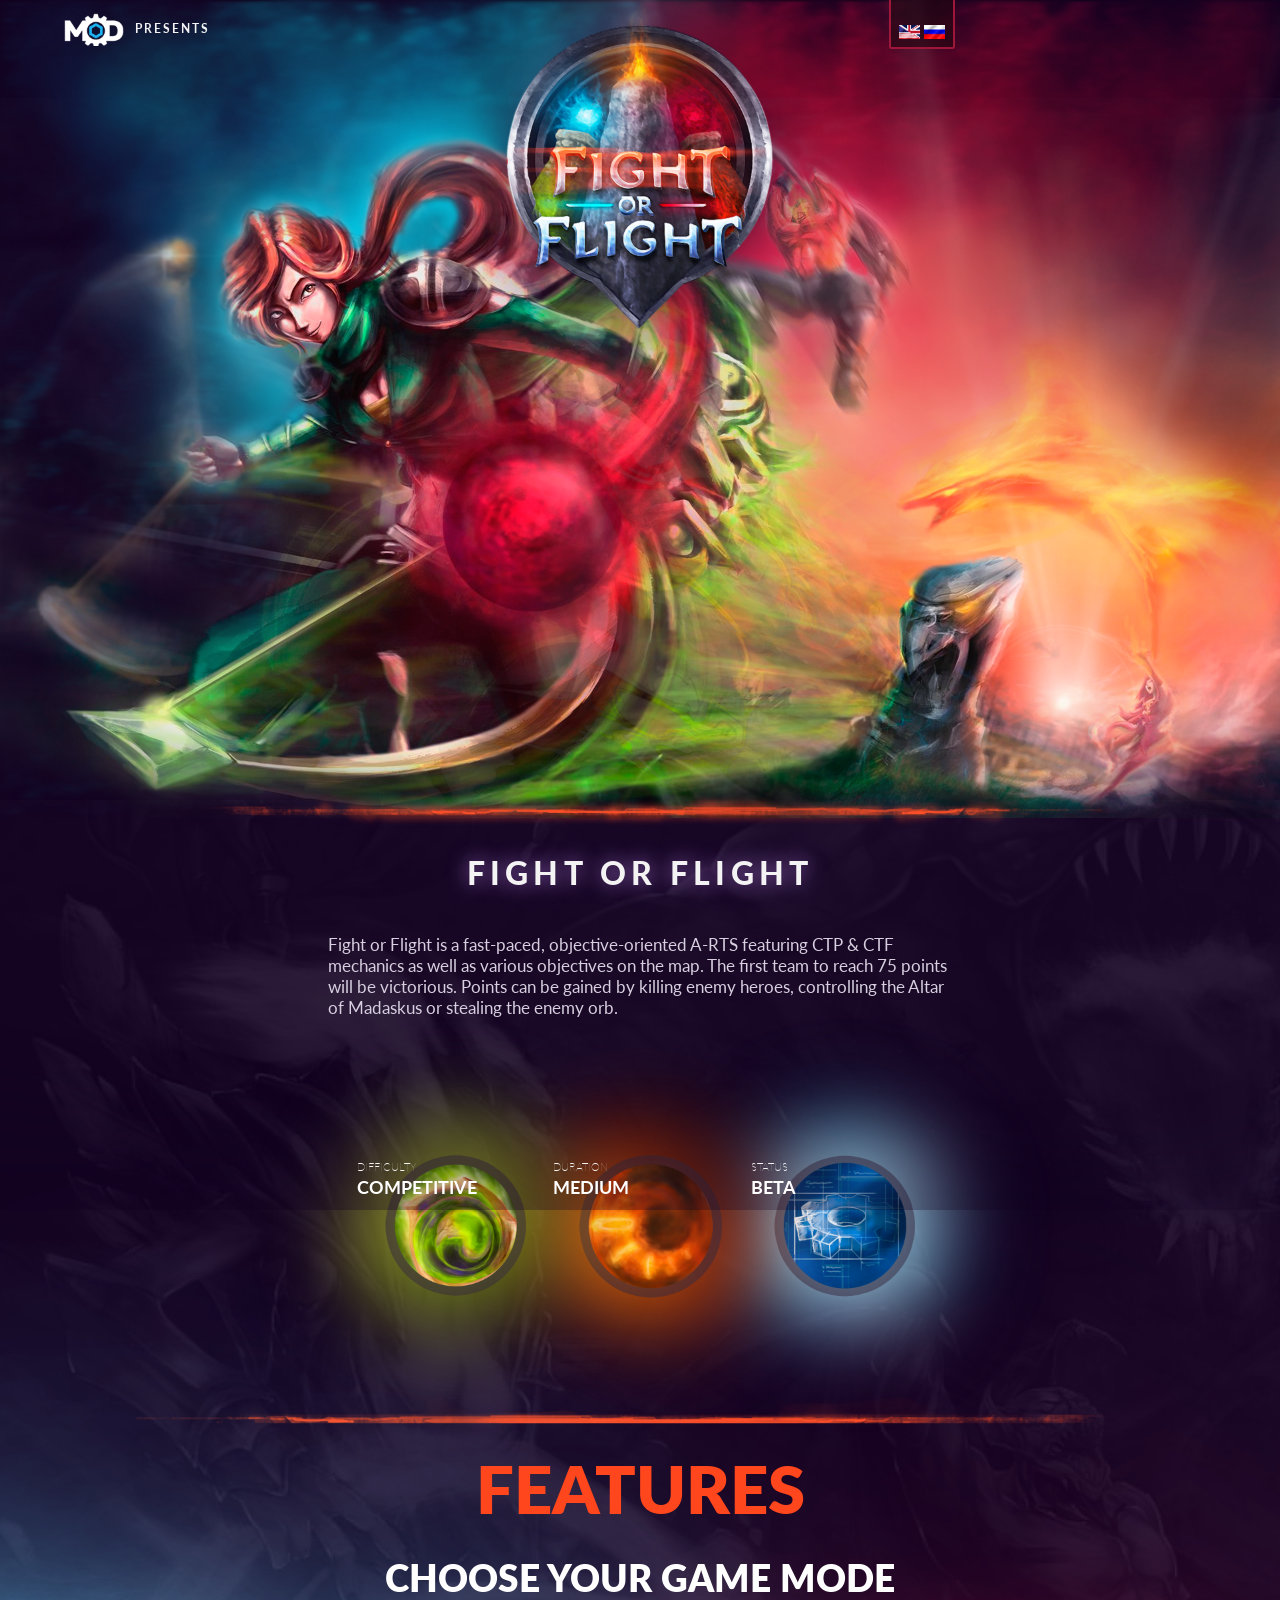
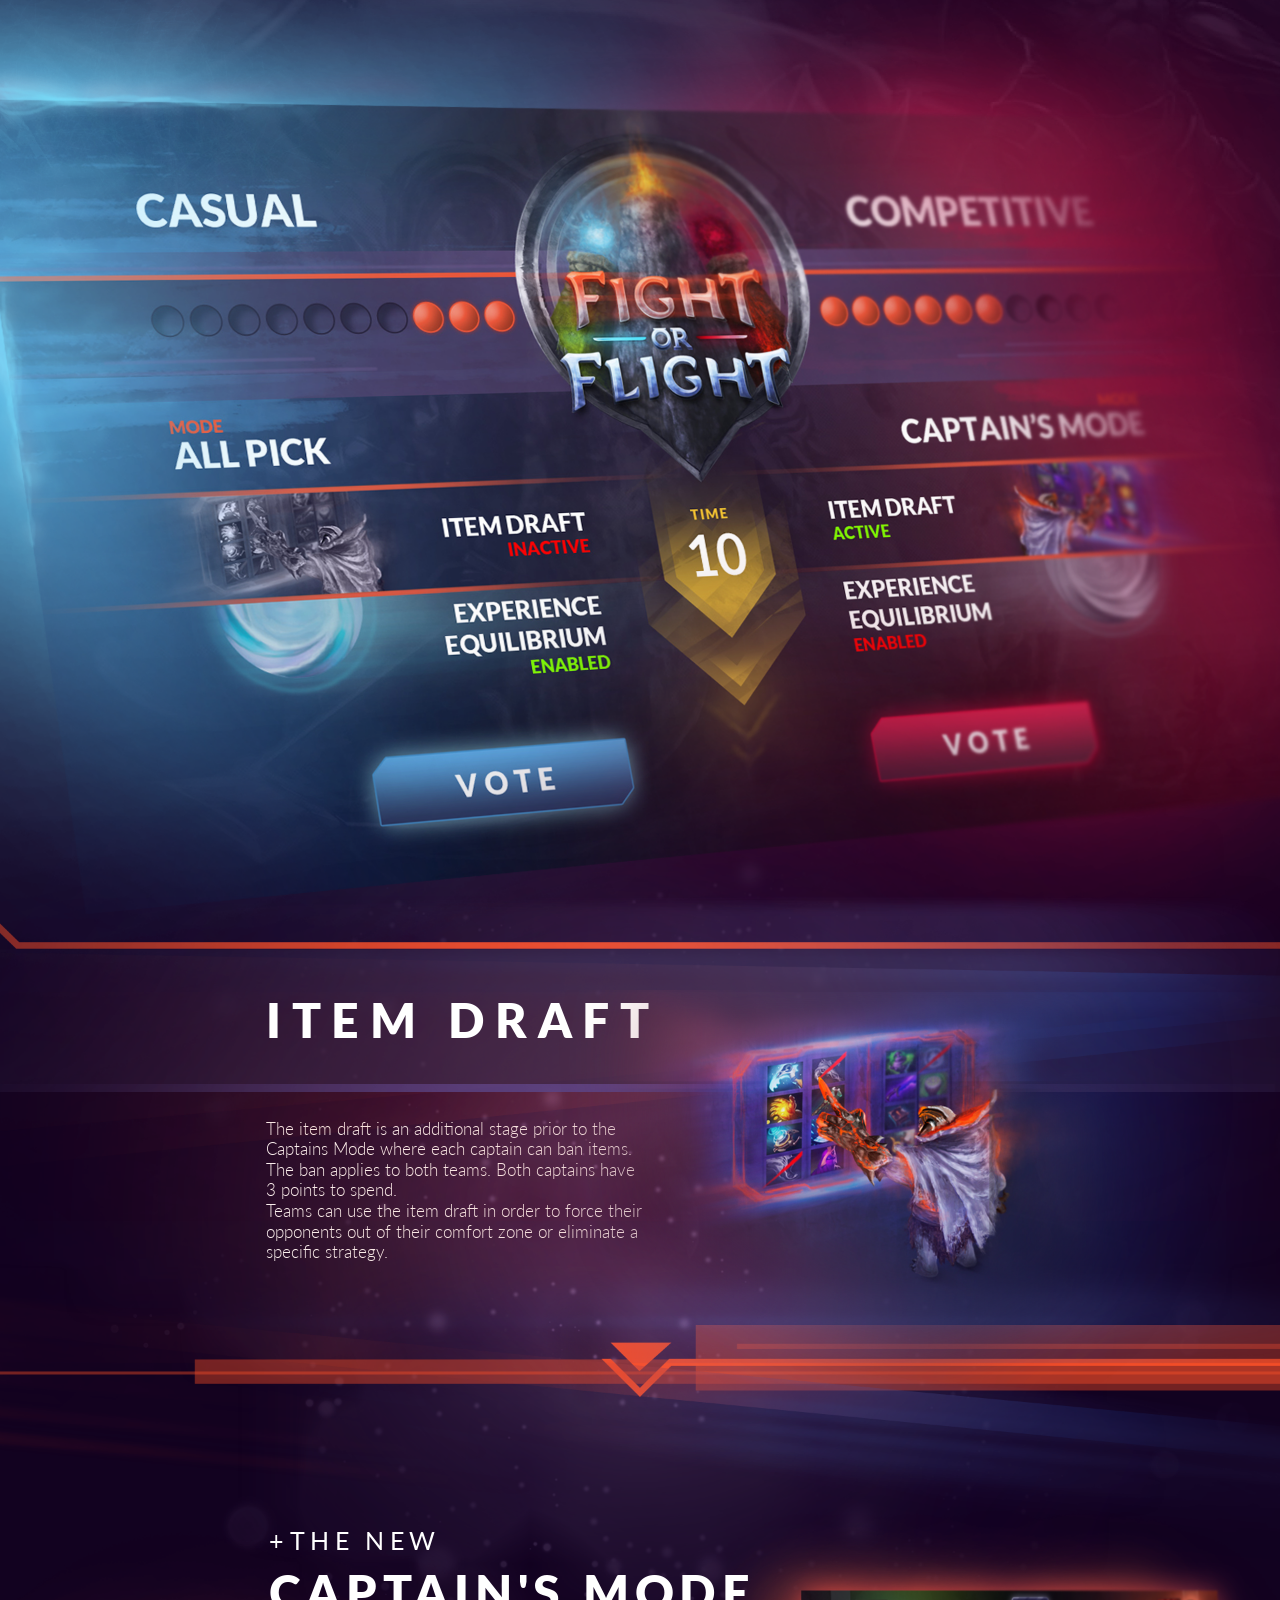
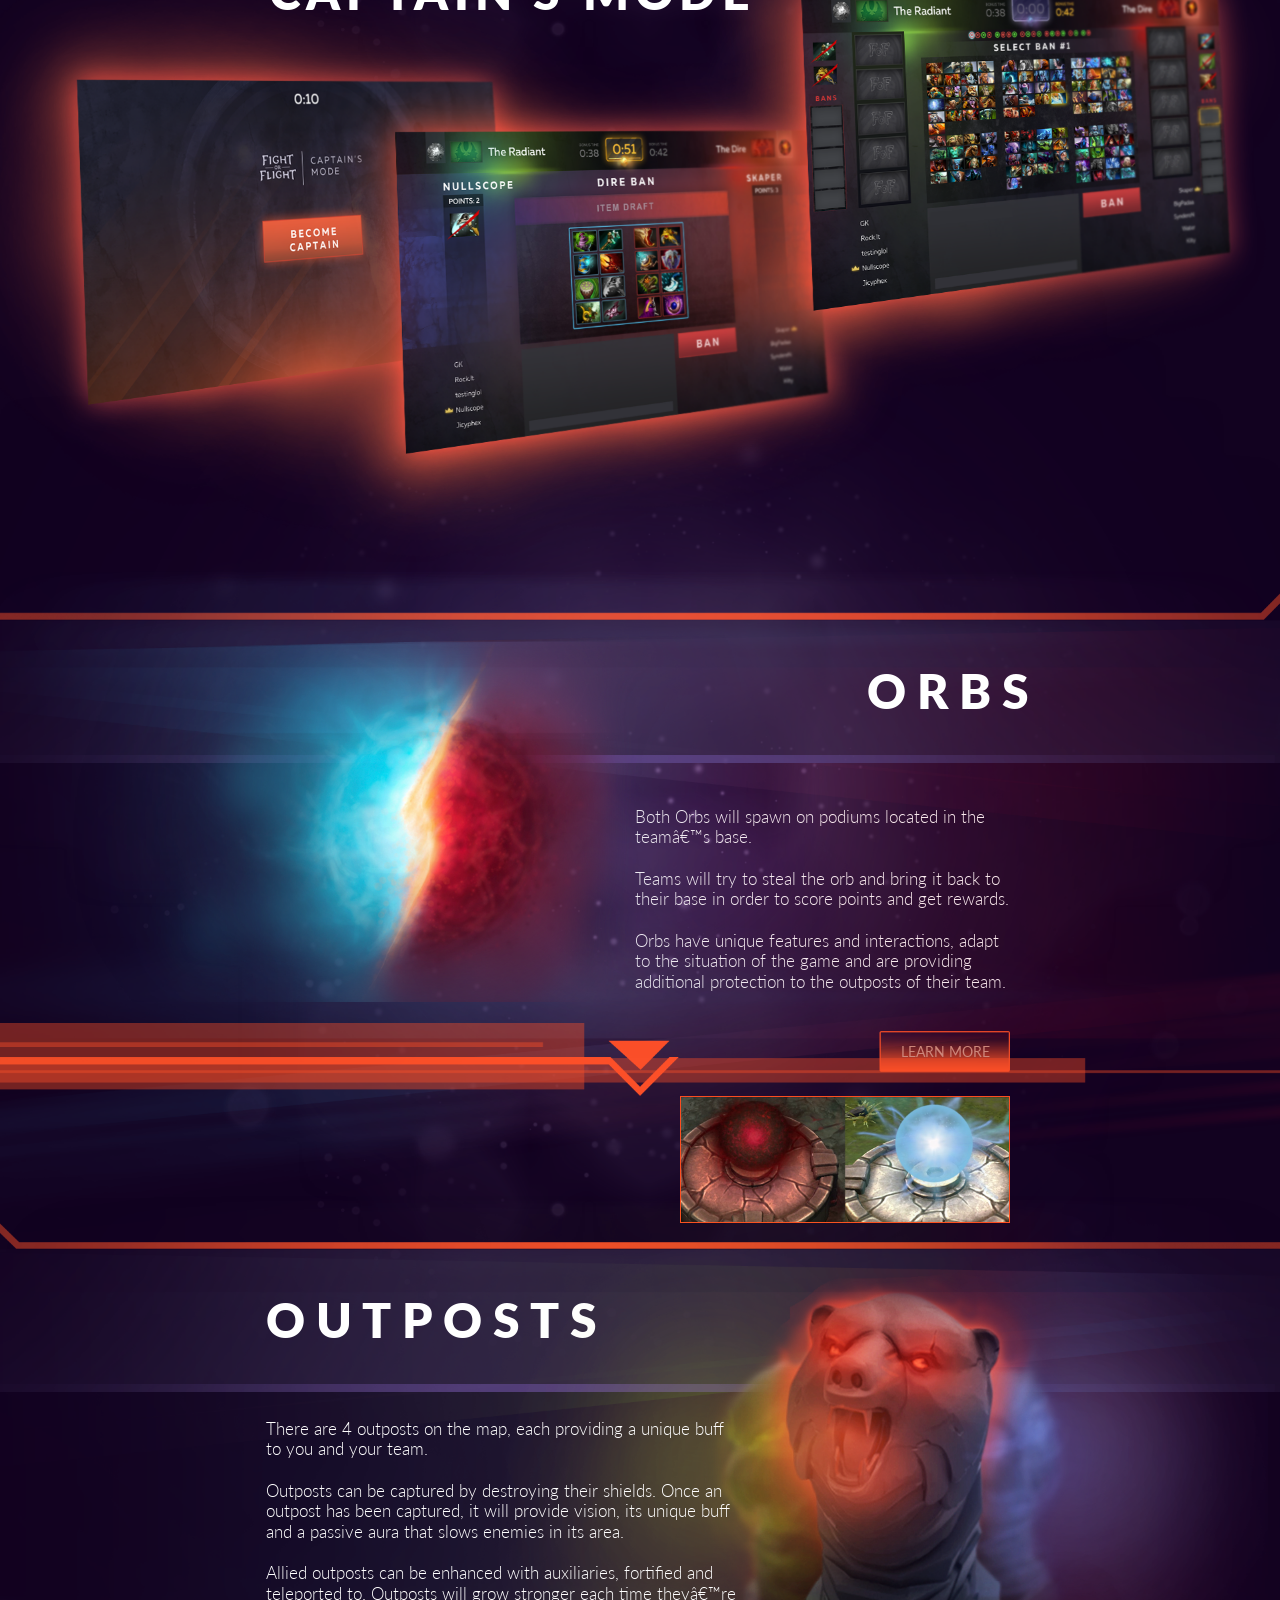
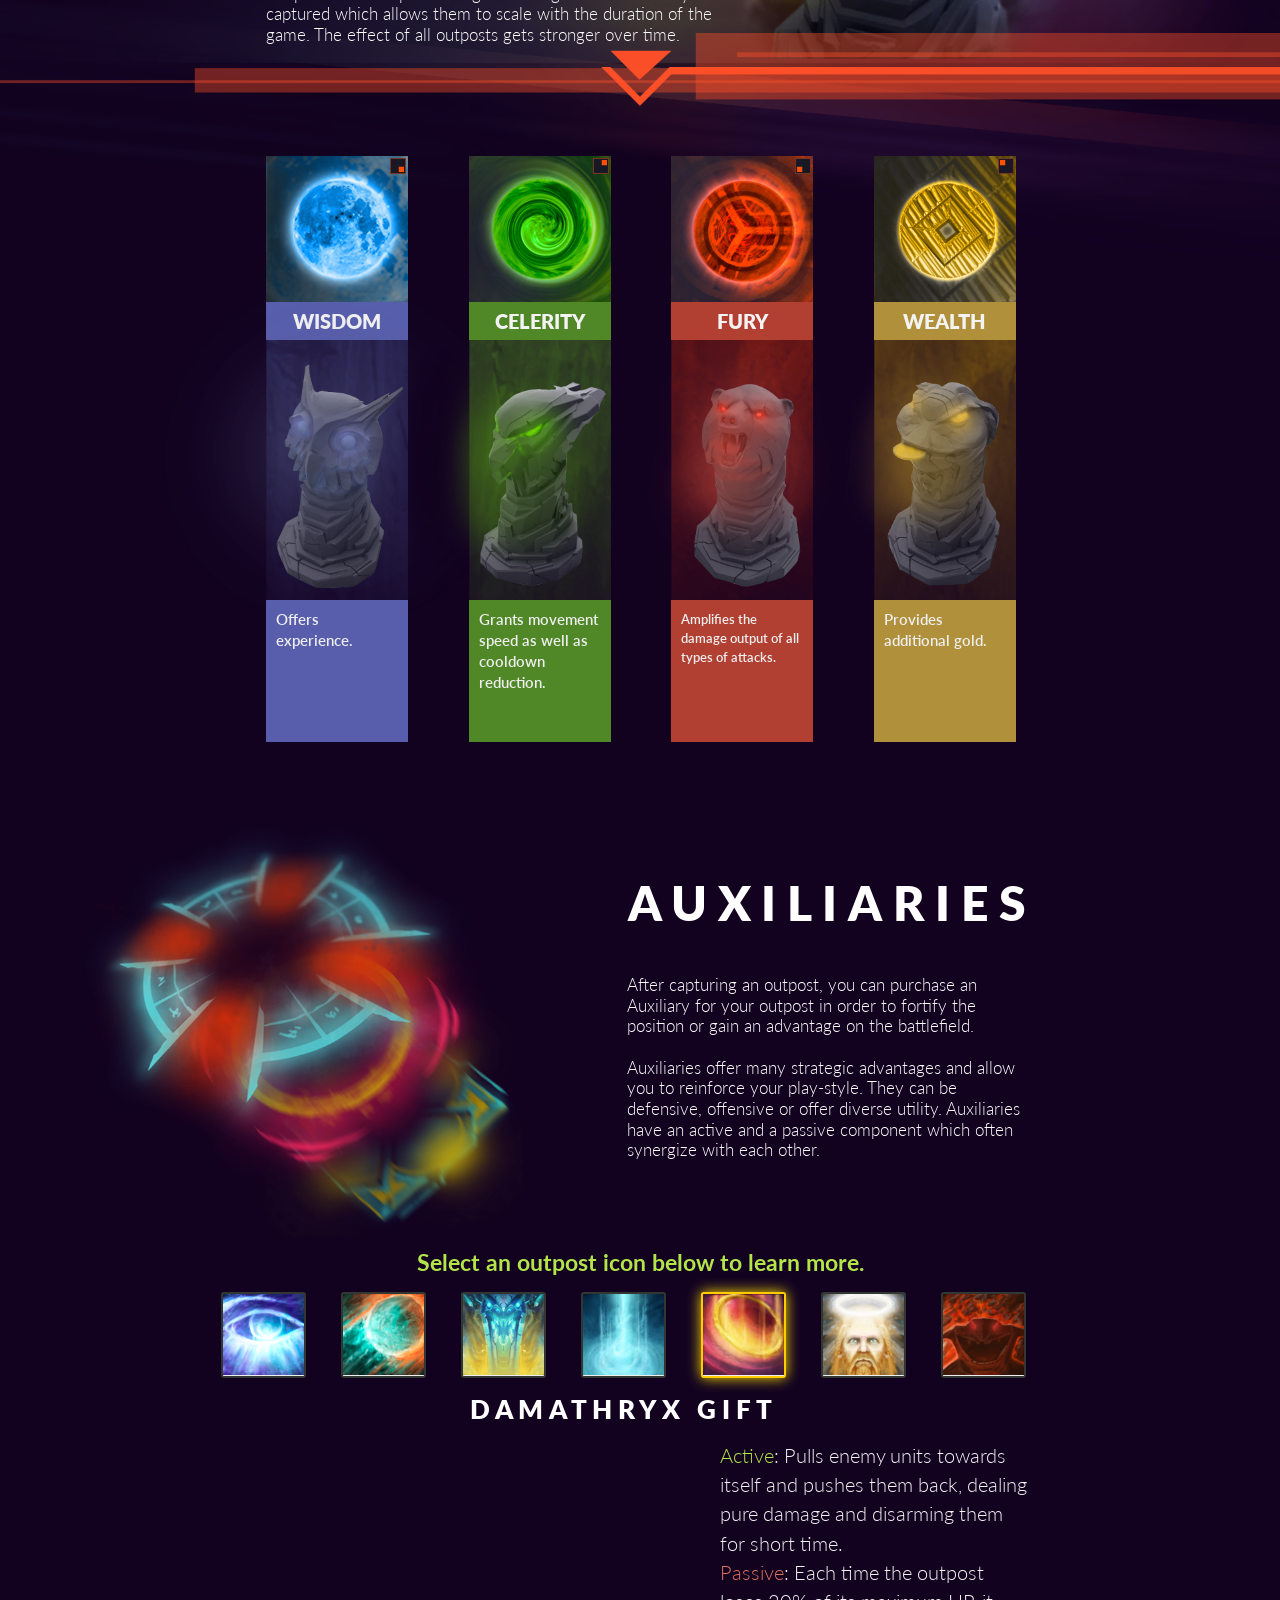
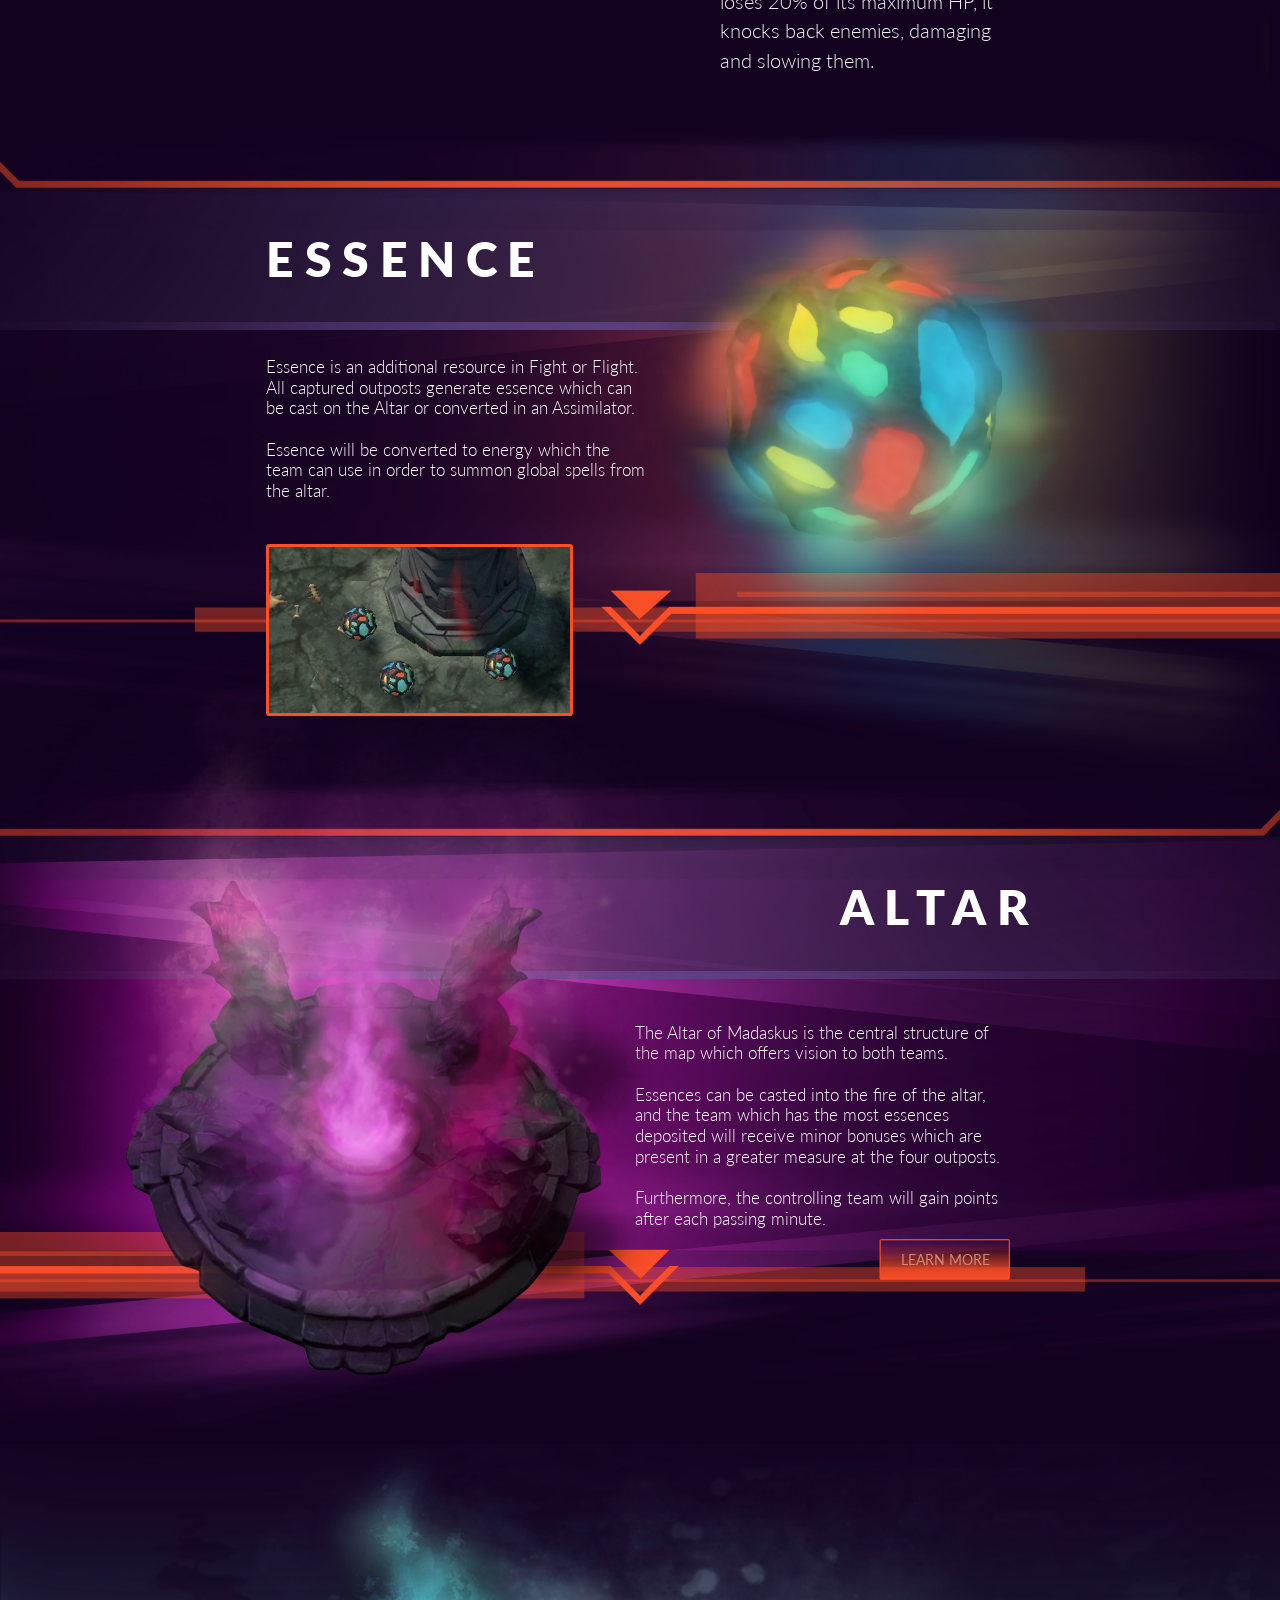
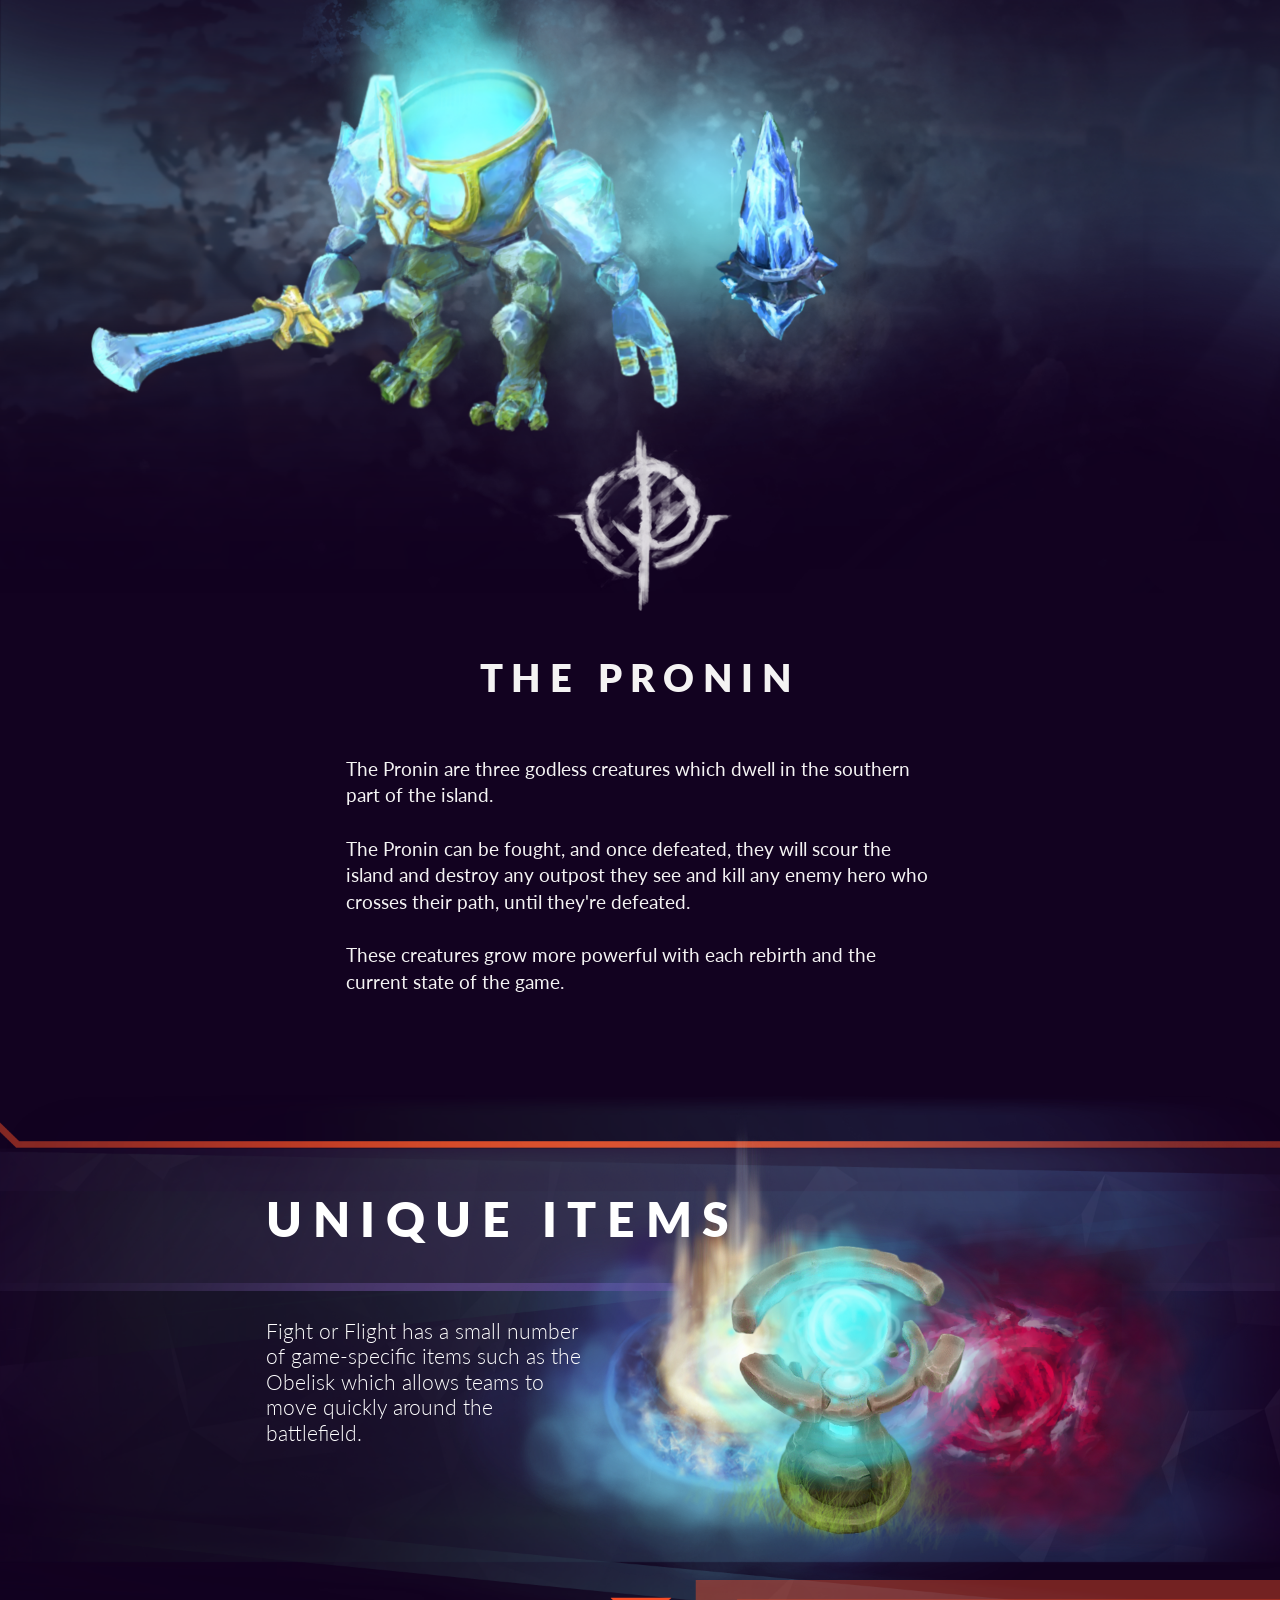
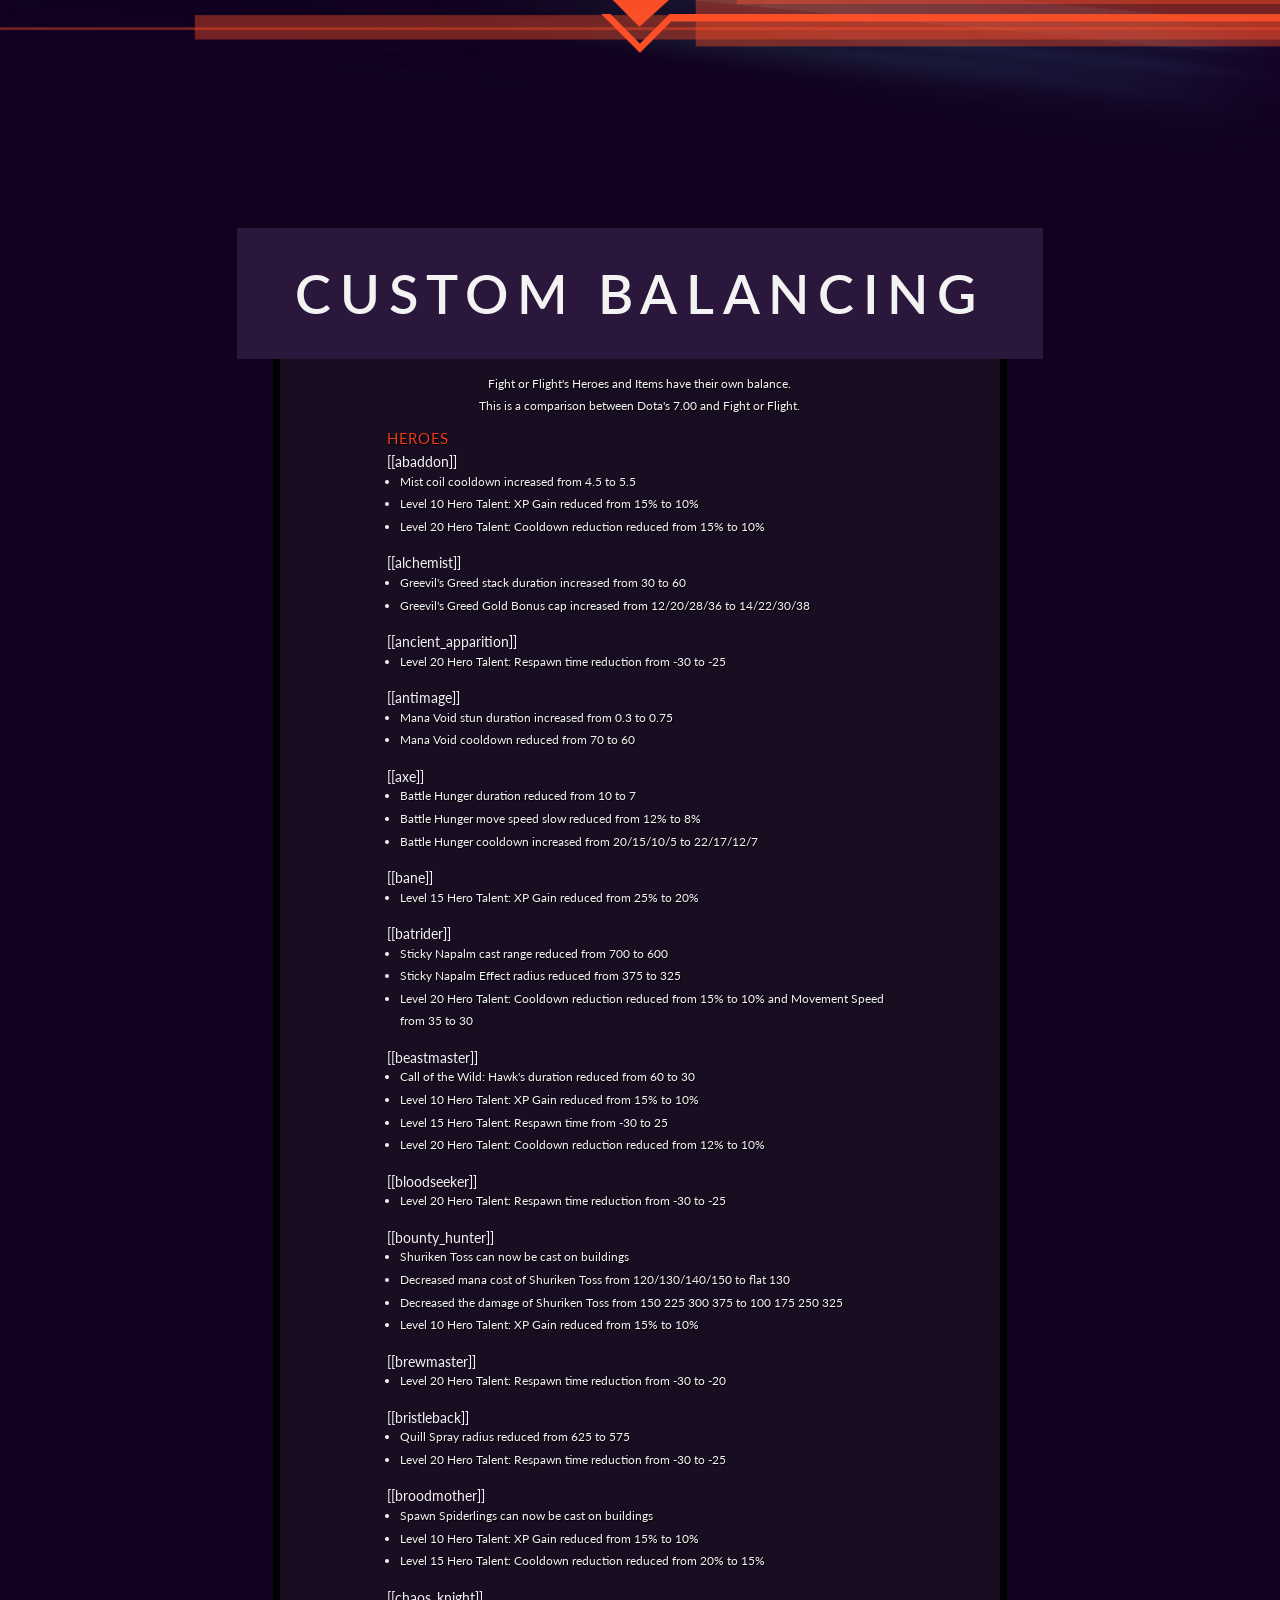
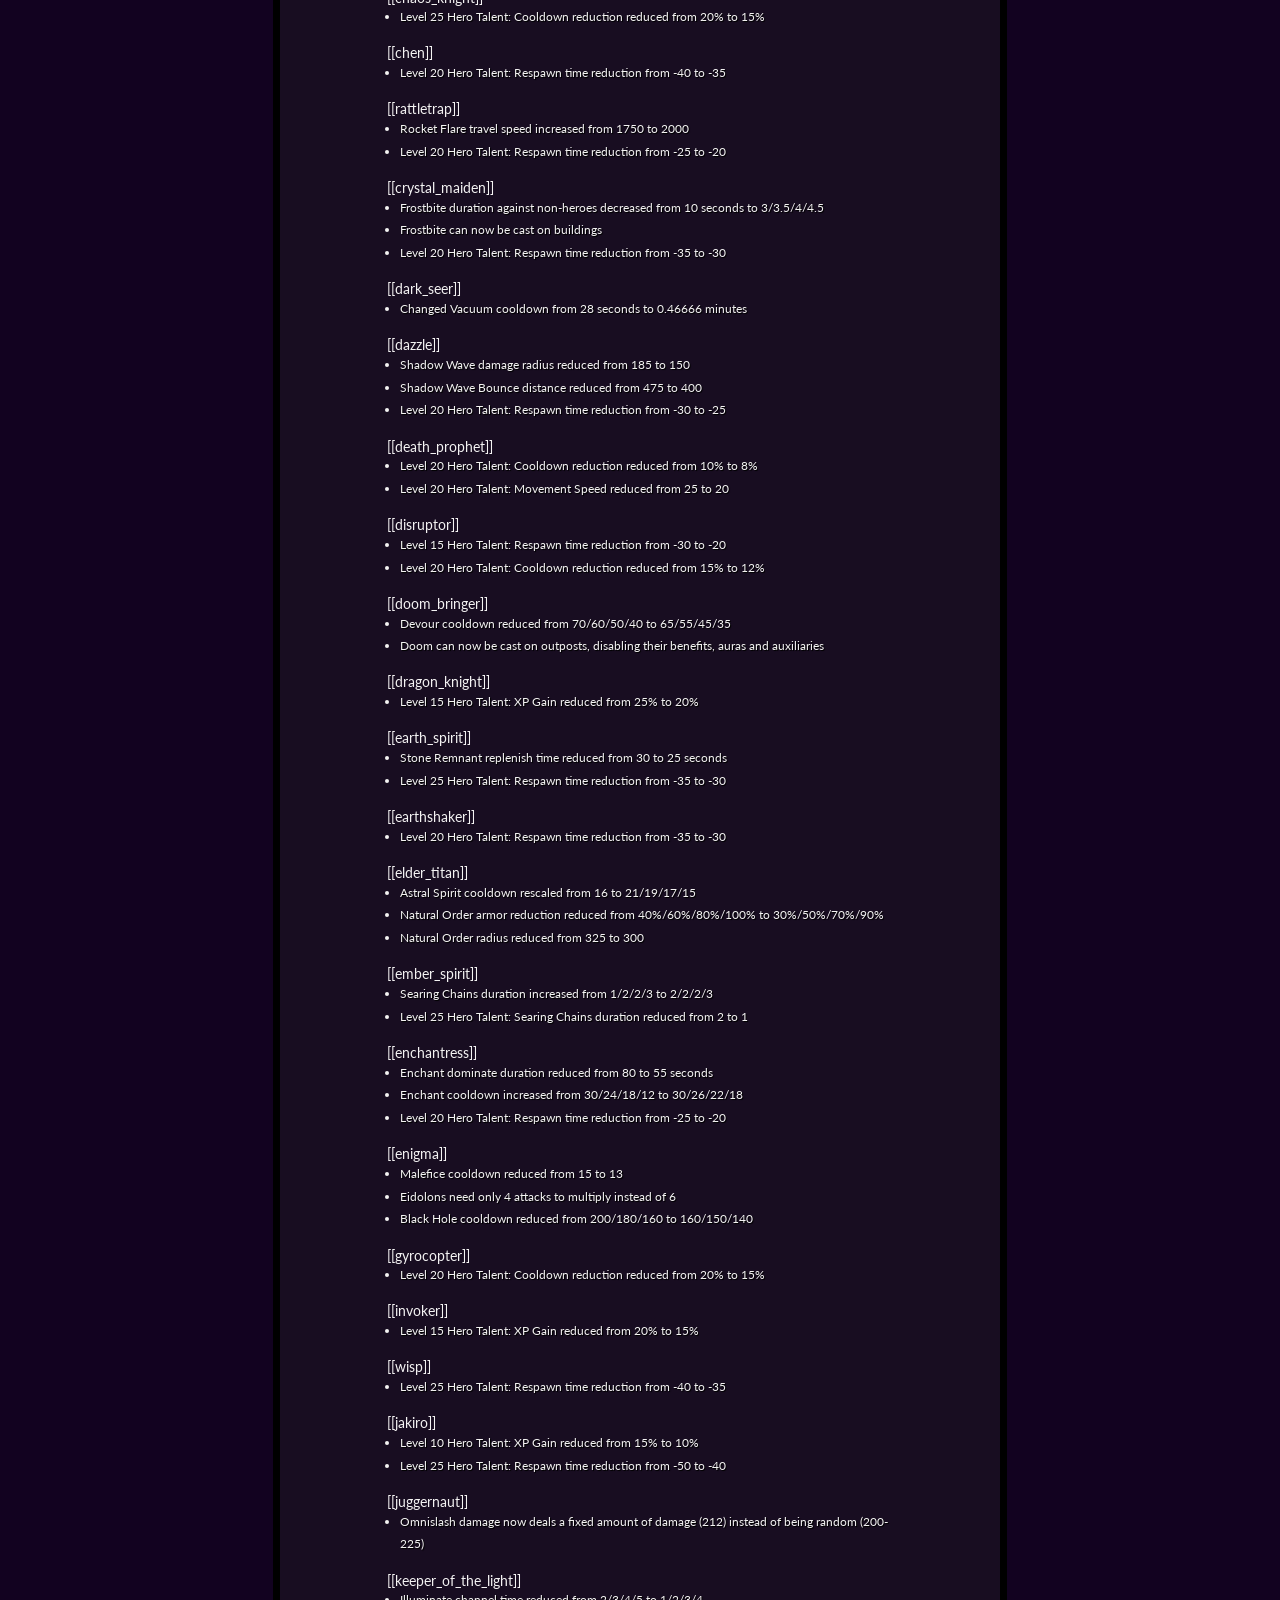
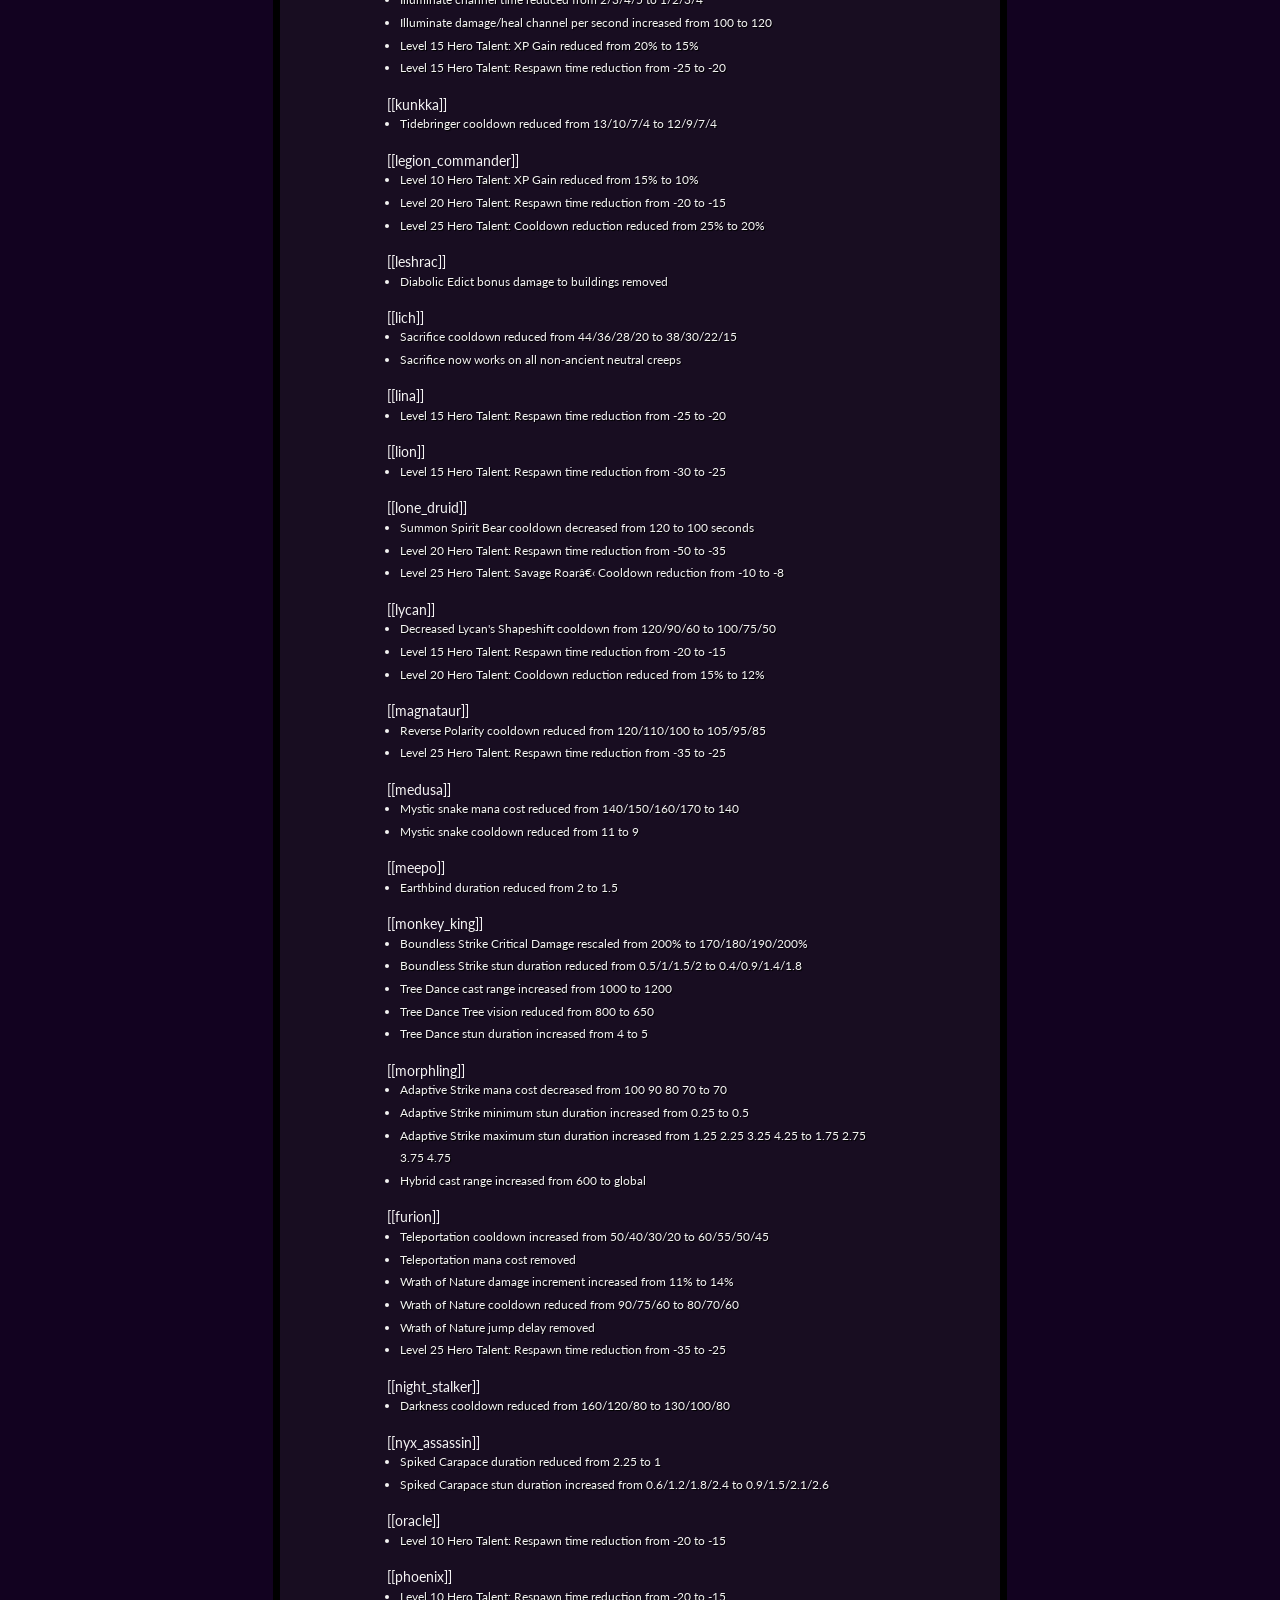
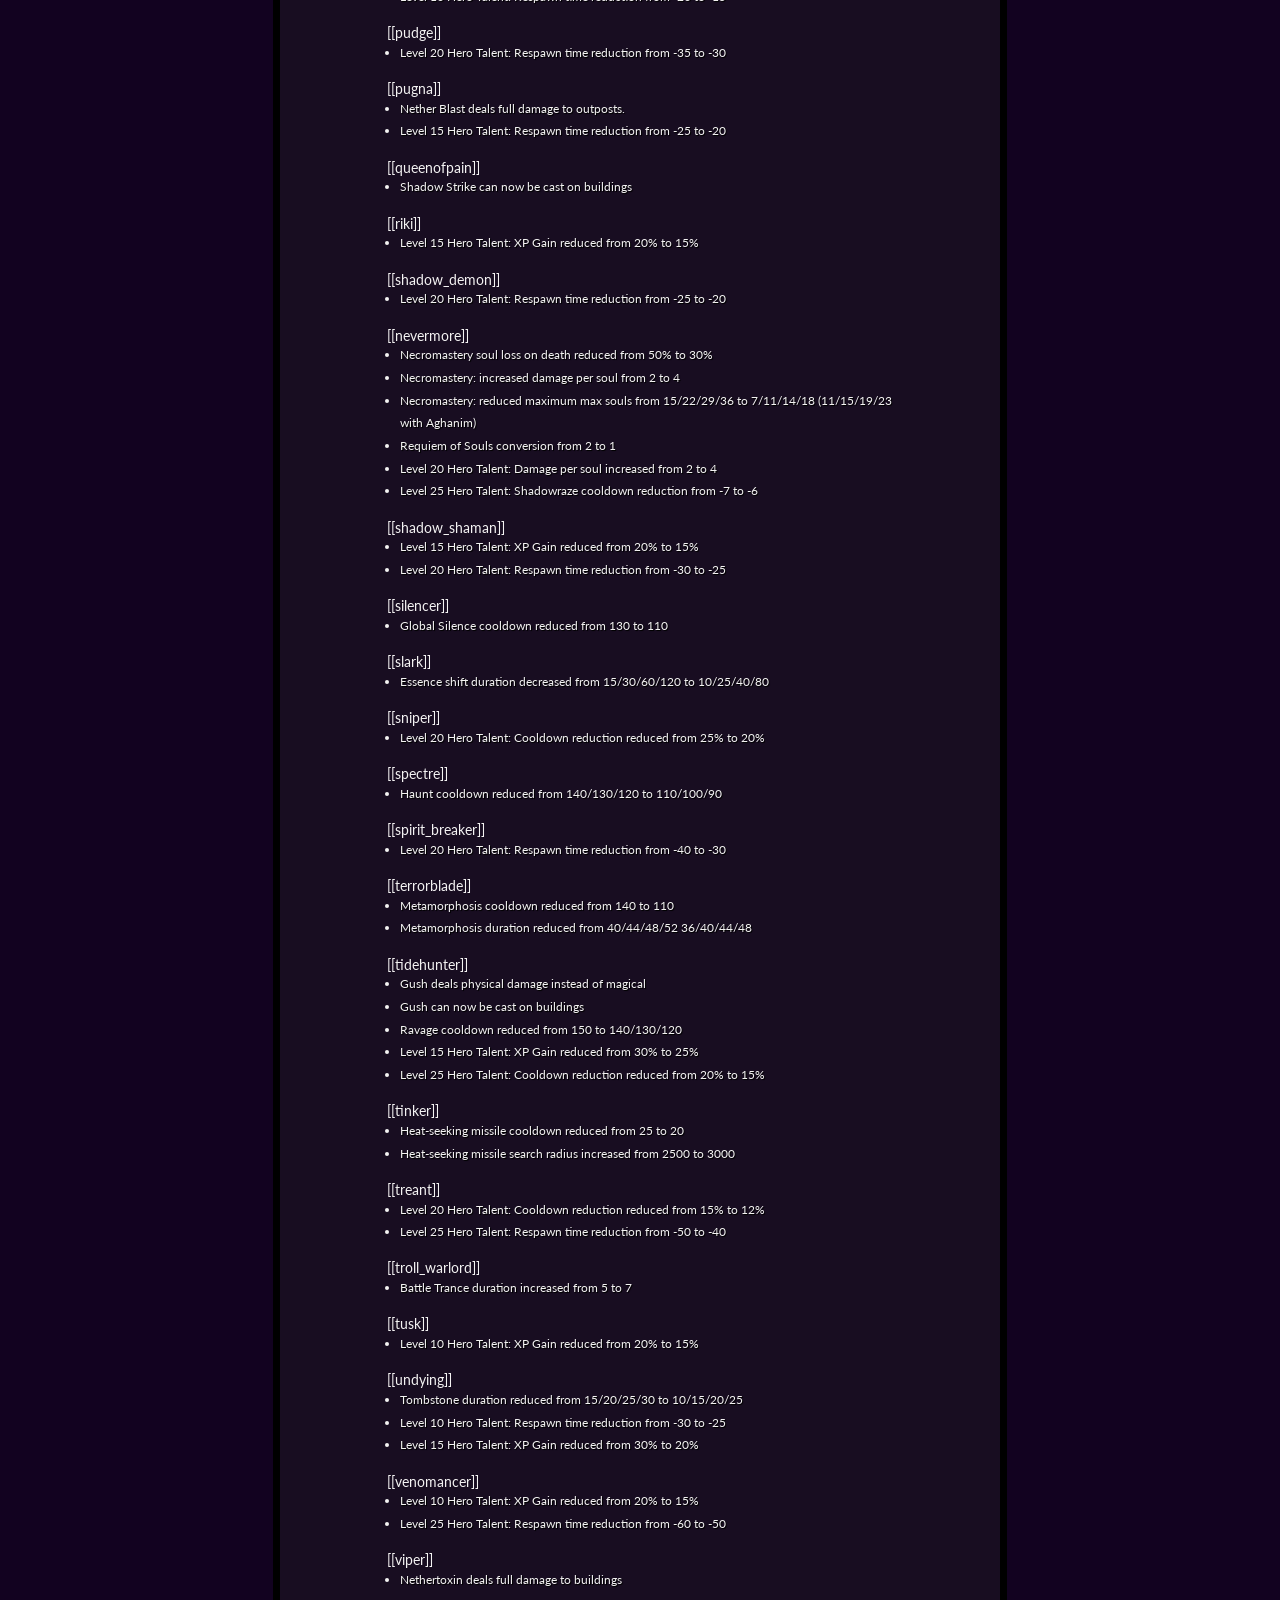
==== index.html @ daba7af6 "Fixed hrefs and srcs" ====
<!DOCTYPE html>
<html>
    <head>
        <!-- <meta name="robots" content="noindex,nofollow"> -->
        <meta name="viewport" content="width=device-width, initial-scale=1">

        <title>Fight or Flight</title>
        <!--[if IE]><link rel="shortcut icon" href="images/favicons/ie-fof.ico"><![endif]-->
        <link rel="icon" href="assets/images/favicons/modern-fof.png">
        <link rel="apple-touch-icon-precomposed" href="/assets/images/favicons/apple-touch-fof.png">
        <link rel="image_src" href="/assets/images/logo.png" />
        <link href='https://fonts.googleapis.com/css?family=Lato:400,300,700,900' rel='stylesheet' type='text/css'>
        <link rel="stylesheet" type="text/css" href="assets/css/home.css">
        <link rel="stylesheet" type="text/css" href="assets/css/bootstrap.min.css">
        <meta charset="ISO-8859-1">
        <meta http-equiv="Content-Type" value="text/html; charset=ISO-8859-1">

        <link rel="stylesheet" type="text/css" href="assets/css/day1.css">
    </head>
    
    <body>
        
            <script>
        (function(d, s, id){
            var js, fjs = d.getElementsByTagName(s)[0];
            if (d.getElementById(id)) {return;}
            js = d.createElement(s); js.id = id;
            js.src = "https://assets.gfycat.com/gfycat.js";
            fjs.parentNode.insertBefore(js, fjs);
        }(document, 'script', 'gfycat-js'));
    </script>
    <div id="header">
        <div class="mod-logo"></div>
        <div class="presents-text">Presents</div>
        <div class="logo"></div>
        <div class="choose-language">
            <a class="language en" href="http://fightorflightgame.com"></a>
            <a class="language ru" href="http://ru.fightorflightgame.com"></a>
        </div>
        <div class="dividing-line"></div>
    </div>

    <div id="main">
        <div id="introduction">
            <div class="title">Fight or Flight</div>
            <div class="description">Fight or Flight is a fast-paced, objective-oriented A-RTS featuring CTP & CTF mechanics as well as various objectives on the map. The first team to reach 75 points will be victorious. Points can be gained by killing enemy heroes, controlling the Altar of Madaskus or stealing the enemy orb.</div>
            <div id="characteristics">
                <div class="shadow">
                </div>
                <div class="char-info difficulty">
                    <div class="title">Difficulty</div>
                    <div class="description">Competitive</div>
                </div>

                <div class="char-info duration">
                    <div class="title">Duration</div>
                    <div class="description">Medium</div>
                </div>

                <div class="char-info status">
                    <div class="title">Status</div>
                    <div class="description">Beta</div>
                </div>

                <div class="characteristic status">

                </div>

                <div class="characteristic duration">

                </div>

                <div class="characteristic difficulty">

                </div>
            </div>
        </div>
        <div id="features">
            <div class="dividing-line"></div>
            <div class="title">Features</div>
            <div id="voting">
                <div class="title">Choose your game mode</div>
                <div class="wallpaper"></div>
                <div class="dividing-line"></div>
            </div>
            <div id="item-draft">
                <div class="art"></div>
                <div class="header">
                    <div class="title">Item Draft</div>
                </div>
                <div class="description">The item draft is an additional stage prior to the Captains Mode where each captain can ban items. The ban applies to both teams. Both captains have 3 points to spend.<br/>
        Teams can use the item draft in order to force their opponents out of their comfort zone or eliminate a specific strategy.</div>
                <div class="wallpaper"></div>
                <div class="dividing-line"></div>
            </div>
            <div id="captains-mode">
                <div class="title">+the new</div>
                <div class="description">Captain's Mode</div>
                <div class="wallpaper"></div>
                <div class="dividing-line"></div>
            </div>
            <div id="orbs">
                <div class="art"></div>
                <div class="header">
                    <div class="title">Orbs</div>
                </div>
                <div class="description">Both Orbs will spawn on podiums located in the team’s base.
        <br/><br/>
        Teams will try to steal the orb and bring it back to their base in order to score points and get rewards.
        <br/><br/>
        Orbs have unique features and interactions, adapt to the situation of the game and are providing additional protection to the outposts of their team.</div>
                <div class="wallpaper"></div>
                <div class="dividing-line"></div>
                <a id="orbs-learn-more" class="learn-more" target="_blank" href="https://www.reddit.com/r/Dota2FoF/wiki/orbs"><span>Learn more</span></a>
                <div class="extra"></div>
                <div class="dividing-line-2"></div>
            </div>
            <div id="outposts" class="clearfix">
                <div class="art"></div>
                <div class="header">
                    <div class="title">Outposts</div>
                </div>
                <div class="description">There are 4 outposts on the map, each providing a unique buff to you and your team. 
        <br/><br/>
        Outposts can be captured by destroying their shields.
        Once an outpost has been captured, it will provide vision, its unique buff and a passive aura that slows enemies in its area. 
        <br/><br/>
        Allied outposts can be enhanced with auxiliaries, fortified and teleported to. Outposts will grow stronger each time they’re captured which allows them to scale with the duration of the game. The effect of all outposts gets stronger over time.</div>
                <div class="wallpaper"></div>
                <div class="dividing-line"></div>

                <div class="info clearfix">
                    <div class="outpost-info wisdom">
                        <div class="header"></div>
                        <div class="title">Wisdom</div>
                        <div class="background"></div>
                        <div class="model"></div>
                        <div class="description">Offers experience.</div>
                    </div>
                    <div class="outpost-info celerity">
                        <div class="header"></div>
                        <div class="title">Celerity</div>
                        <div class="background"></div>
                        <div class="model"></div>
                        <div class="description">Grants movement speed as well as cooldown reduction.</div>
                    </div>
                    <div class="outpost-info fury">
                        <div class="header"></div>
                        <div class="title">Fury</div>
                        <div class="background"></div>
                        <div class="model"></div>
                        <div class="description">Amplifies the damage output of all types of attacks.</div>
                    </div>
                    <div class="outpost-info wealth last">
                        <div class="header"></div>
                        <div class="title">Wealth</div>
                        <div class="background"></div>
                        <div class="model"></div>
                        <div class="description">Provides additional gold.</div>
                    </div>
                </div>

                <!-- <div class="description-2">day1.outposts_desc_2</div> -->
            </div>
            <div id="auxiliaries" class="clearfix">
                <div class="title">Auxiliaries</div>
                <div class="description">After capturing an outpost, you can purchase an Auxiliary for your outpost in order to fortify the position or gain an advantage on the battlefield.
        <br/><br/>
        Auxiliaries offer many strategic advantages and allow you to reinforce your play-style. They can be defensive, offensive or offer diverse utility. Auxiliaries have an active and a passive component which often synergize with each other.
        <br/><br/></div>
                <div class="wallpaper"></div>
                <div class="auxes-learn-more"><b><font color="#b3e44a">Select an outpost icon below to learn more.</b></font></div>
                
                <div id="auxes-info" class="info clearfix">
                    <input type="button" id="soruq-bane" class="aux"></input>
                    <input type="button" id="diffusal-stone" class="aux"></input>
                    <input type="button" id="necrolic-equilibrium" class="aux"></input>
                    <input type="button" id="fundamental-boon" class="aux"></input>
                    <input type="button" id="damathryx-gift" class="aux"></input>
                    <input type="button" id="omniscience-blessing" class="aux"></input>
                    <input type="button" id="goblin-artillery" class="aux"></input>

                    <!-- <div id="aux-info"> -->
                        <div id="aux-title"></div>
                        <div id="aux-description"></div>
                        <div id="aux-video"><div class="gfyitem" data-autoplay="true" data-controls="false" data-id="WhiteDapperHornshark"></div></div>
                    <!-- </div> -->
                </div>
                <div class="dividing-line"></div>
            </div>

            <div id="essence" class="clearfix">
                <div class="art"></div>
                <div class="header">
                    <div class="title">Essence</div>
                </div>
                <div class="description">Essence is an additional resource in Fight or Flight. All captured outposts generate essence which can be cast on the Altar or converted in an Assimilator.
        <br/><br/>
        Essence will be converted to energy which the team can use in order to summon global spells from the altar.</div>
                <div class="wallpaper"></div>
                <div class="extra"></div>
                <div class="dividing-line"></div>
                <div class="dividing-line-2"></div>
            </div>

            <div id="altar" class="clearfix">
                <div class="art"></div>
                <div class="header">
                    <div class="title">Altar</div>
                </div>
                <div class="description">The Altar of Madaskus is the central structure of the map which offers vision to both teams.
        <br/><br/>
        Essences can be casted into the fire of the altar, and the team which has the most essences deposited will receive minor bonuses which are present in a greater measure at the four outposts.
        <br/><br/>
        Furthermore, the controlling team will gain points after each passing minute.</div>
                <div class="wallpaper"></div>
                <div class="dividing-line"></div>
                <a id="altar-learn-more" class="learn-more" target="_blank" href="https://www.reddit.com/r/Dota2FoF/wiki/altar"><span>Learn more</span></a>
            </div>

            <div id="pronin" class="clearfix">
                <div class="wallpaper"></div>
                <div class="header">
                    <div class="icon"></div>
                    <div class="title">The Pronin</div>
                </div>
                <div class="description">The Pronin are three godless creatures which dwell in the southern part of the island.  
        <br/><br/>
        The Pronin can be fought, and once defeated, they will scour the island and destroy any outpost they see and kill any enemy hero who crosses their path, until they're defeated. 
        <br/><br/>
        These creatures grow more powerful with each rebirth and the current state of the game.</div>
                <div class="dividing-line"></div>
            </div>

            <div id="unique-items" class="clearfix">
                <div class="art"></div>
                <div class="header">
                    <div class="title">Unique Items</div>
                </div>
                <div class="description">Fight or Flight has a small number of game-specific items such as the Obelisk which allows teams to move quickly around the battlefield.</div>
                <div class="wallpaper"></div>
                <div class="dividing-line"></div>
            </div>
        </div>

        <div id="changelog">
            <div class="header">
                <div class="title">Custom Balancing</div>
            </div>
            <div class="description">
                <div class="note">
    Fight or Flight's Heroes and Items have their own balance. <br/> This is a comparison between Dota's 7.00 and Fight or Flight.
</div>

<div class="Container RepeatY BGStyle1" id="Heroes">
     <div class="Inner">
        <h3>Heroes</h3>

        [[abaddon]]
        <ul>
            <li>Mist coil cooldown increased from 4.5 to 5.5</li>
            <li>Level 10 Hero Talent: XP Gain reduced from 15% to 10%</li>
            <li>Level 20 Hero Talent: Cooldown reduction reduced from 15% to 10%</li>
        </ul>
        [[alchemist]]
        <ul>
            <li>Greevil's Greed stack duration increased from 30 to 60 </li>
            <li>Greevil's Greed Gold Bonus cap increased from 12/20/28/36 to 14/22/30/38</li>
        </ul>
        [[ancient_apparition]]
        <ul>
            <li>Level 20 Hero Talent: Respawn time reduction from -30 to -25</li> 
        </ul>
        [[antimage]]
        <ul>
            <li>Mana Void stun duration increased from 0.3 to 0.75</li>
            <li>Mana Void cooldown reduced from 70 to 60</li>
        </ul>
        [[axe]]
        <ul>
            <li>Battle Hunger duration reduced from 10 to 7</li>
            <li>Battle Hunger move speed slow reduced from 12% to 8%</li>
            <li>Battle Hunger cooldown increased from 20/15/10/5 to 22/17/12/7</li>
        </ul>
        [[bane]]
        <ul>
            <li>Level 15 Hero Talent: XP Gain reduced from 25% to 20% </li>
        </ul>
        [[batrider]]
        <ul>
            <li>Sticky Napalm cast range reduced from 700 to 600</li>
            <li>Sticky Napalm Effect radius reduced from 375 to 325</li>
            <li>Level 20 Hero Talent: Cooldown reduction reduced from 15% to 10% and Movement Speed from 35 to 30</li>
        </ul>
        [[beastmaster]]
        <ul>
            <li>Call of the Wild: Hawk's duration reduced from 60 to 30</li>
            <li>Level 10 Hero Talent: XP Gain reduced from 15% to 10%</li>
            <li>Level 15 Hero Talent: Respawn time from -30 to 25</li>
            <li>Level 20 Hero Talent: Cooldown reduction reduced from 12% to 10%</li>
        </ul>
        [[bloodseeker]]
        <ul>
            <li>Level 20 Hero Talent: Respawn time reduction from -30 to -25</li>
        </ul>
        [[bounty_hunter]]
        <ul>
            <li>Shuriken Toss can now be cast on buildings</li>
            <li>Decreased mana cost of Shuriken Toss from 120/130/140/150 to flat 130</li>
            <li>Decreased the damage of Shuriken Toss from 150 225 300 375 to 100 175 250 325</li>
            <li>Level 10 Hero Talent: XP Gain reduced from 15% to 10%</li>
        </ul>
        [[brewmaster]]
        <ul>
            <li>Level 20 Hero Talent: Respawn time reduction from -30 to -20</li>
        </ul>
        [[bristleback]]
        <ul>
            <li>Quill Spray radius reduced from 625 to 575 </li>
            <li>Level 20 Hero Talent: Respawn time reduction from -30 to -25</li>
        </ul>
        [[broodmother]]
        <ul>
            <li>Spawn Spiderlings can now be cast on buildings</li>
            <li>Level 10 Hero Talent: XP Gain reduced from 15% to 10% </li>
            <li>Level 15 Hero Talent: Cooldown reduction reduced from 20% to 15%</li>
        </ul>
        [[chaos_knight]]
        <ul>
            <li>Level 25 Hero Talent: Cooldown reduction reduced from 20% to 15%</li>
        </ul>
        [[chen]]
        <ul>
            <li>Level 20 Hero Talent: Respawn time reduction from -40 to -35</li>
        </ul>
        [[rattletrap]]
        <ul>
            <li>Rocket Flare travel speed increased from 1750 to 2000</li>
            <li>Level 20 Hero Talent: Respawn time reduction from -25 to -20</li>
        </ul>
         [[crystal_maiden]]
        <ul> 
            <li>Frostbite duration against non-heroes decreased from 10 seconds to 3/3.5/4/4.5 </li>
            <li>Frostbite can now be cast on buildings</li>
            <li>Level 20 Hero Talent: Respawn time reduction from -35 to -30</li>
        </ul>
        [[dark_seer]] 
        <ul> 
            <li>Changed Vacuum cooldown from 28 seconds to 0.46666 minutes</li>
        </ul>
        [[dazzle]]
        <ul>
            <li>Shadow Wave damage radius reduced from 185 to 150</li>
            <li>Shadow Wave Bounce distance reduced from 475 to 400</li>
            <li>Level 20 Hero Talent: Respawn time reduction from -30 to -25</li>
        </ul>
        [[death_prophet]]
        <ul>
            <li>Level 20 Hero Talent: Cooldown reduction reduced from 10% to 8%</li>
            <li>Level 20 Hero Talent: Movement Speed reduced from 25 to 20</li>
        </ul>
        [[disruptor]]
        <ul>
            <li>Level 15 Hero Talent: Respawn time reduction from -30 to -20</li>
            <li>Level 20 Hero Talent: Cooldown reduction reduced from 15% to 12%</li>
        </ul>
        [[doom_bringer]]
        <ul>
            <li>Devour cooldown reduced from 70/60/50/40 to 65/55/45/35</li>
            <li>Doom can now be cast on outposts, disabling their benefits, auras and auxiliaries</li>
        </ul>
        [[dragon_knight]]
        <ul>
            <li>Level 15 Hero Talent: XP Gain reduced from 25% to 20%</li>
        </ul>
        [[earth_spirit]]
        <ul>
            <li>Stone Remnant replenish time reduced from 30 to 25 seconds</li>
            <li>Level 25 Hero Talent: Respawn time reduction from -35 to -30</li>
        </ul>
        [[earthshaker]]
        <ul>
            <li>Level 20 Hero Talent: Respawn time reduction from -35 to -30</li>
        </ul>
        [[elder_titan]] 
        <ul>
            <li>Astral Spirit cooldown rescaled from 16 to 21/19/17/15</li>
            <li>Natural Order armor reduction reduced from 40%/60%/80%/100% to 30%/50%/70%/90%</li>
            <li>Natural Order radius reduced from 325 to 300</li>
        </ul>
        [[ember_spirit]]
        <ul>
            <li>Searing Chains duration increased from 1/2/2/3 to 2/2/2/3</li>
            <li>Level 25 Hero Talent: Searing Chains duration reduced from 2 to 1</li>
        </ul>
        [[enchantress]]
        <ul>
            <li>Enchant dominate duration reduced from 80 to 55 seconds  </li>
            <li>Enchant cooldown increased from 30/24/18/12 to 30/26/22/18</li>
            <li>Level 20 Hero Talent: Respawn time reduction from -25 to -20</li>
        </ul>
        [[enigma]]
        <ul>
            <li>Malefice cooldown reduced from 15 to 13</li>
            <li>Eidolons need only 4 attacks to multiply instead of 6</li>
            <li>Black Hole cooldown reduced from 200/180/160 to 160/150/140</li>
        </ul>
        [[gyrocopter]]
        <ul>
            <li>Level 20 Hero Talent: Cooldown reduction reduced from 20% to 15%</li>
        </ul>
        [[invoker]]
        <ul>
            <li>Level 15 Hero Talent: XP Gain reduced from 20% to 15%</li>
        </ul>
        [[wisp]]
        <ul>
            <li>Level 25 Hero Talent: Respawn time reduction from -40 to -35</li>
        </ul>
        [[jakiro]] 
        <ul>
            <li>Level 10 Hero Talent: XP Gain reduced from 15% to 10%</li>
            <li>Level 25 Hero Talent: Respawn time reduction from -50 to -40</li>
        </ul>
        [[juggernaut]]
        <ul>
            <li>Omnislash damage now deals a fixed amount of damage (212) instead of being random (200-225)</li>
        </ul>
        [[keeper_of_the_light]]
        <ul>
            <li>Illuminate channel time reduced from 2/3/4/5 to 1/2/3/4</li>
            <li>Illuminate damage/heal channel per second increased from 100 to 120</li>
            <li>Level 15 Hero Talent: XP Gain reduced from 20% to 15%</li>
            <li>Level 15 Hero Talent: Respawn time reduction from -25 to -20</li>
        </ul>
        [[kunkka]] 
        <ul>
            <li>Tidebringer cooldown reduced from 13/10/7/4 to 12/9/7/4</li>
        </ul>
        [[legion_commander]] 
        <ul>
            <li>Level 10 Hero Talent: XP Gain reduced from 15% to 10%</li>
            <li>Level 20 Hero Talent: Respawn time reduction from -20 to -15</li>
            <li>Level 25 Hero Talent: Cooldown reduction reduced from 25% to 20%</li>
        </ul>
        [[leshrac]] 
        <ul>
            <li>Diabolic Edict bonus damage to buildings removed</li>
        </ul>
        [[lich]]
        <ul>
            <li>Sacrifice cooldown reduced from 44/36/28/20 to 38/30/22/15 </li>
            <li>Sacrifice now works on all non-ancient neutral creeps</li>
        </ul>
        [[lina]]
        <ul>
            <li>Level 15 Hero Talent: Respawn time reduction from -25 to -20</li>
        </ul>
        [[lion]]
        <ul>
            <li>Level 15 Hero Talent: Respawn time reduction from -30 to -25</li>
        </ul>
        [[lone_druid]]
        <ul>
            <li>Summon Spirit Bear cooldown decreased from 120 to 100 seconds</li>
            <li>Level 20 Hero Talent: Respawn time reduction from -50 to -35</li>
            <li>Level 25 Hero Talent: Savage Roar​ Cooldown reduction from -10 to -8</li>
        </ul>
        [[lycan]]
        <ul>
            <li>Decreased Lycan's Shapeshift cooldown from 120/90/60 to 100/75/50</li>
            <li>Level 15 Hero Talent: Respawn time reduction from -20 to -15</li>
            <li>Level 20 Hero Talent: Cooldown reduction reduced from 15% to 12%</li>
        </ul>
        [[magnataur]]
        <ul>
            <li>Reverse Polarity cooldown reduced from 120/110/100 to 105/95/85</li>
            <li>Level 25 Hero Talent: Respawn time reduction from -35 to -25</li>
        </ul>
        [[medusa]]
        <ul>
            <li>Mystic snake mana cost reduced from 140/150/160/170 to 140</li>
            <li>Mystic snake cooldown reduced from 11 to 9</li>
        </ul>
        [[meepo]]
        <ul>
            <li>Earthbind duration reduced from 2 to 1.5</li>
        </ul>
        [[monkey_king]]
        <ul>
            <li>Boundless Strike Critical Damage rescaled from 200% to 170/180/190/200%</li>
            <li>Boundless Strike stun duration reduced from 0.5/1/1.5/2 to 0.4/0.9/1.4/1.8</li>
            <li>Tree Dance cast range increased from 1000 to 1200</li>
            <li>Tree Dance Tree vision reduced from 800 to 650</li>
            <li>Tree Dance stun duration increased from 4 to 5</li>
        </ul>
        [[morphling]]
        <ul>
            <li>Adaptive Strike mana cost decreased from 100 90 80 70 to 70</li>
            <li>Adaptive Strike minimum stun duration increased from 0.25 to 0.5</li>
            <li>Adaptive Strike maximum stun duration increased from 1.25 2.25 3.25 4.25 to 1.75 2.75 3.75 4.75</li>
            <li>Hybrid cast range increased from 600 to global</li>
        </ul>
        [[furion]]
        <ul>
            <li>Teleportation cooldown increased from 50/40/30/20 to 60/55/50/45</li>
            <li>Teleportation mana cost removed</li>
            <li>Wrath of Nature damage increment increased from 11% to 14%  </li>
            <li>Wrath of Nature cooldown reduced from 90/75/60 to 80/70/60</li>
            <li>Wrath of Nature jump delay removed </li>
            <li>Level 25 Hero Talent: Respawn time reduction from -35 to -25</li>
        </ul>
        [[night_stalker]]
        <ul>
            <li>Darkness cooldown reduced from 160/120/80 to 130/100/80</li>
        </ul>
        [[nyx_assassin]]
        <ul>
            <li>Spiked Carapace duration reduced from 2.25 to 1</li>
            <li>Spiked Carapace stun duration increased from 0.6/1.2/1.8/2.4 to 0.9/1.5/2.1/2.6</li>
        </ul>
        [[oracle]]
        <ul>
            <li>Level 10 Hero Talent: Respawn time reduction from -20 to -15</li>
        </ul>
        [[phoenix]]
        <ul>
            <li>Level 10 Hero Talent: Respawn time reduction from -20 to -15</li>
        </ul>
        [[pudge]]
        <ul>
            <li>Level 20 Hero Talent: Respawn time reduction from -35 to -30</li>
        </ul>
        [[pugna]]
        <ul>
            <li>Nether Blast deals full damage to outposts.</li>
            <li>Level 15 Hero Talent: Respawn time reduction from -25 to -20</li>
        </ul>
        [[queenofpain]]
        <ul>
            <li>Shadow Strike can now be cast on buildings</li>
        </ul>
        [[riki]]
        <ul>
            <li>Level 15 Hero Talent: XP Gain reduced from 20% to 15%</li>
        </ul>
        [[shadow_demon]]
        <ul>
            <li>Level 20 Hero Talent: Respawn time reduction from -25 to -20</li>
        </ul>
        [[nevermore]]
        <ul>
            <li>Necromastery soul loss on death reduced from 50% to 30%</li>
            <li>Necromastery: increased damage per soul from 2 to 4</li>
            <li>Necromastery: reduced maximum max souls from 15/22/29/36 to 7/11/14/18 (11/15/19/23 with Aghanim)</li>
            <li>Requiem of Souls conversion from 2 to 1</li>
            <li>Level 20 Hero Talent: Damage per soul increased from 2 to 4</li>
            <li>Level 25 Hero Talent: Shadowraze cooldown reduction from -7 to -6</li>
        </ul>
        [[shadow_shaman]]
        <ul>
            <li>Level 15 Hero Talent: XP Gain reduced from 20% to 15%</li>
            <li>Level 20 Hero Talent: Respawn time reduction from -30 to -25</li>
        </ul>
        [[silencer]]
        <ul>
            <li>Global Silence cooldown reduced from 130 to 110</li>
        </ul>
        [[slark]]
        <ul>
            <li>Essence shift duration decreased from 15/30/60/120 to 10/25/40/80</li>
        </ul>
        [[sniper]]
        <ul>
            <li>Level 20 Hero Talent: Cooldown reduction reduced from 25% to 20%</li>
        </ul>
        [[spectre]]
        <ul>
            <li>Haunt cooldown reduced from 140/130/120 to 110/100/90</li>
        </ul>
        [[spirit_breaker]]
        <ul>
            <li>Level 20 Hero Talent: Respawn time reduction from -40 to -30</li>
        </ul>
        [[terrorblade]]
        <ul>
            <li>Metamorphosis cooldown reduced from 140 to 110</li>
            <li>Metamorphosis duration reduced from 40/44/48/52 36/40/44/48</li>
        </ul>
        [[tidehunter]]
        <ul>
            <li>Gush deals physical damage instead of magical</li>
            <li>Gush can now be cast on buildings</li>
            <li>Ravage cooldown reduced from 150 to 140/130/120</li>
            <li>Level 15 Hero Talent: XP Gain reduced from 30% to 25%</li>
            <li>Level 25 Hero Talent: Cooldown reduction reduced from 20% to 15%</li>
        </ul>
        [[tinker]]
        <ul>
            <li>Heat-seeking missile cooldown reduced from 25 to 20</li>
            <li>Heat-seeking missile search radius increased from 2500 to 3000</li>
        </ul>
        [[treant]] 
        <ul>
            <li>Level 20 Hero Talent: Cooldown reduction reduced from 15% to 12%</li>
            <li>Level 25 Hero Talent: Respawn time reduction from -50 to -40</li>
        </ul>
        [[troll_warlord]]
        <ul>
            <li>Battle Trance duration increased from 5 to 7</li>
        </ul>
        [[tusk]] 
        <ul>
            <li>Level 10 Hero Talent: XP Gain reduced from 20% to 15%</li>
        </ul>
        [[undying]]
        <ul>
            <li>Tombstone duration reduced from 15/20/25/30 to 10/15/20/25</li>
            <li>Level 10 Hero Talent: Respawn time reduction from -30 to -25</li>
            <li>Level 15 Hero Talent: XP Gain reduced from 30% to 20%</li>
        </ul>
        [[venomancer]]
        <ul>
            <li>Level 10 Hero Talent: XP Gain reduced from 20% to 15%</li>
            <li>Level 25 Hero Talent: Respawn time reduction from -60 to -50</li>
        </ul>
        [[viper]] 
        <ul>
            <li>Nethertoxin deals full damage to buildings</li>
        </ul>
        [[visage]]
        <ul>
            <li>Soul Assumption cooldown increased from 4 to 8/7/6/4</li>
            <li>Level 10 Hero Talent: XP Gain reduced from 15% to 10%</li>
            <li>Level 20 Hero Talent: Respawn time reduction from -30 to -25</li>
        </ul>
        [[warlock]]
        <ul>
            <li>Chaotic offering cooldown reduced from 165 to 140</li>
            <li>Level 10 Hero Talent: XP Gain reduced from 15% to 10%</li>
            <li>Level 20 Hero Talent: Respawn time reduction from -30 to -25</li>
        </ul>
        [[weaver]]
        <ul>
            <li>The Swarm's beetles will now die from 4 attacks from all types of units</li>
        </ul>
        [[winter_wyvern]] 
        <ul>
            <li>Level 20 Hero Talent: Respawn time reduction from -35 to -30</li>
        </ul>
        [[witch_doctor]]
        <ul>
            <li>Level 10 Hero Talent: XP Gain reduced from 20% to 15%</li>
            <li>Level 15 Hero Talent: Respawn time reduction from -35 to -30</li>
        </ul>
        [[skeleton_king]]
        <ul>
            <li>Wraithfire Blast mana cost reduced from 140 to 110/120/130/140</li> 
        </ul>
        [[zuus]] 
        <ul>
            <li>Lightning Bolt damage rescaled from 100/175/275/350 to 90/150/240/350</li>
            <li>Level 20 Hero Talent: Respawn time reduction from -35 to -30</li>
        </ul>
        [[courier]]
        <ul>
            <li>Courier Burst cooldown decreased from 90 to 60 seconds</li>
            <li>Courier Burst speed increased from 800 to 1000</li>
        </ul>
    </div>
</div>

<div class="Container RepeatY BGStyle0" id="Items">
    <div class="Inner">
        <h3>Items</h3>

        [[blink]]
        <ul>
            <li>Blink dagger range penalty removed</li>
        </ul>
        [[clarity]]
        <ul>
            <li>Clarity's duration decreased from 50 to 25, mana restored remains the same</li>
        </ul>

        [[crimson_guard]]
        <ul>
            <li>Crimson Guard recipe cost increased from 600 to 800</li>
        </ul>

        [[dust]]
        <ul>
            <li>Dust of appearance slow increased from 20% to 30%</li>
        </ul>

        [[enchanted_mango]]
        <ul>
            <li>Enchanted Mango removed</li>
        </ul>
                    
        [[flying_courier]]
        <ul>
            <li>Flying courier is now available from the start</li>
        </ul>

        [[hand_of_midas]]
        <ul>
            <li>Hand of Midas recipe cost reduced from 1550 to 975</li>
        </ul>

        [[helm_of_the_dominator]]
        <ul>
            <li>Helm of the Dominator recipe cost increased from 725 to 850</li>
        </ul>

        [[infused_raindrop]]
        <ul>
            <li>Infused Raindrop initial stock time reduced from 270 to 120 seconds</li>
        </ul>

        [[iron_talon]]
        <ul>
            <li>Iron Talon removed</li>
        </ul>

        [[lotus_orb]]
        <ul>
            <li>Lotus Orb duration from 6 to 3</li>
            <li>Lotus Orb cooldown from 15 to 10</li>
            <li>Lotus Orb mana cost from 75 to 50</li>
        </ul>

        [[magic_stick]]
        <ul>
            <li>Magic stick charge radius decreased from 1200 to 1000</li>
            <li>Magic stick max charges reduced from 10 to 7</li>
        </ul>

        [[magic_wand]]
        <ul>
            <li>Magic wand max charges reduced from 17 to 14</li>
        </ul>

        [[necronomicon_3]]
        <ul>
            <li>Necronomicon recipe cost increased from 1200 to 1300</li>
        </ul>

        [[ward_observer]]
        <ul>
            <li>Observer wards removed </li>
        </ul>

        [[quelling_blade]]
        <ul>
            <li>Quelling blade item cost reduced from 200 to 90</li>
            <li>Quelling blade cooldown reduced from 4 to 3 seconds</li>
        </ul>

        [[phase_boots]]
        <ul>
            <li>Phase meele movement speed decreased from 24% to 18%</li>
            <li>Phase range movement speed decreased from 20% to 15%</li>
        </ul>

        [[smoke_of_deceit]]
        <ul>
            <li>Smoke of deceit cooldown stock time reduced from 660 to 450</li>
            <li>Smoke of deceit bonus movement speed from 15 to 25</li>
            <li>Smoke of deceit max stock increased from 3 to 4</li>
        </ul>

        [[tpscroll]]
        <ul>
            <li>Teleport scroll cooldown reduced from 70 to 60 seconds</li>
        </ul>

        [[tome_of_knowledge]]
        <ul>
            <li>Tome of knowledge removed</li>
        </ul>

        [[tranquil_boots]]
        <ul>
            <li>Tranquil Boots break duration decreased from 13 to 6 seconds</li>
        </ul>
            
    </div>
</div>
            </div>
            <div class="art">
        
            </div>
        </div>
    </div>
    </body>

    <footer>
            <footer id="footer">
        <div class="line"></div>
        <div class="logo"></div>
        <div class="copyright">Copyright © 2017, M.O.D &nbsp;All rights reserved.<br/> Valve, Steam, and Dota are registered trademarks of Valve Corporation.<br/> Background image by JiroJh.</div>
        </div>
    </footer>
            <script src="https://code.jquery.com/jquery-3.1.1.min.js" integrity="sha256-hVVnYaiADRTO2PzUGmuLJr8BLUSjGIZsDYGmIJLv2b8=" crossorigin="anonymous"></script>
    <script>
        (function($) {
            var auxTitles = {
                "soruq-bane" : "Soruq's Bane",
                "diffusal-stone" : "Diffusal Stone",
                "necrolic-equilibrium" : "Necrolic Equilibrium",
                "fundamental-boon" : "Fundamental Boon",
                "damathryx-gift" : "Damathryx Gift",
                "omniscience-blessing" : "Omniscience's Blessing",
                "goblin-artillery" : "Goblin Artillery",
            };

            var auxDescriptions = {
                'soruq-bane' : '<font color="#b3e44a">Active</font>: Purges each marked unit, dealing damage and slowing drastically. <br/><font color="#e0705e">Passive</font>: Enemy units stepping in the area of influence of this outpost will be marked for which reveals a large area around them.',
                'diffusal-stone' : '<font color="#b3e44a">Active</font>: After charging up, releases all of the absorbed mana through a pulse around it, converting its stacks into damage.<br/><font color="#e0705e">Passive</font>: Absorbs mana from all enemy units around the outpost.',
                'necrolic-equilibrium' : '<font color="#b3e44a">Active</font>: Generate a large amount of essence around the outpost.<br/><font color="#e0705e">Passive</font>: Allies entering and leaving the area of effect will receive a movement speed buff. The slow aura for enemy units is further increased.',
                'fundamental-boon' : '<font color="#b3e44a">Active</font>: Calls for unity, prompting each hero to teleport to the outpost. After a short delay, teleports all willing heroes to the outpost and applies invisibility. <br/><font color="#e0705e">Passive</font>: Grants the team the ability to process teleportations within 1 second.',
                'damathryx-gift' : '<font color="#b3e44a">Active</font>: Pulls enemy units towards itself and pushes them back, dealing pure damage and disarming them for short time.<br/><font color="#e0705e">Passive</font>: Each time the outpost loses 20% of its maximum HP, it knocks back enemies, damaging and slowing them.',
                'omniscience-blessing' : '<font color="#b3e44a">Active</font>: Heals the outpost and fortifies itself for a short time.<br/><font color="#e0705e">Passive</font>: Increases armor and regeneration of itself and its allies.',
                'goblin-artillery' : '<font color="#b3e44a">Active</font>: After a short delay, a kinetic impulse damages and surpresses a targeted outpost. The benefit of the outpost, the passive component of the auxiliary and the slow will be disabled for a short time. <br/><font color="#e0705e">Passive</font>: All allied ranged heroes within the area have their attack range increased.',
            };

            var auxVideos = {
                "soruq-bane" : "ImperfectIcyBlackbear",
                "diffusal-stone" : "YoungNearAmericanindianhorse",
                "necrolic-equilibrium" : "VigorousMeaslyAnemone",
                "fundamental-boon" : "CookedGraciousAsiaticlesserfreshwaterclam",
                "damathryx-gift" : "WhiteDapperHornshark",
                "omniscience-blessing" : "EcstaticRevolvingAsiansmallclawedotter",
                "goblin-artillery" : "CarefulPlumpAlleycat",
            };

            $( ".aux" ).click(function() {
                ShowAuxInfo( $(this).attr("id"), true );
            });

            function ShowAuxInfo( auxName, bScroll ){
                $('#soruq-bane').removeClass( 'active' );
                $('#diffusal-stone').removeClass( 'active' );
                $('#necrolic-equilibrium').removeClass( 'active' );
                $('#fundamental-boon').removeClass( 'active' );
                $('#damathryx-gift').removeClass( 'active' );
                $('#omniscience-blessing').removeClass( 'active' );
                $('#goblin-artillery').removeClass( 'active' );

                $('#'+auxName).addClass( 'active' );

                $('#aux-title').html(auxTitles[auxName]);
                $('#aux-description').html(auxDescriptions[auxName]);
                
                if(typeof gfyCollection !== 'undefined'){
                    var collection = gfyCollection.get();
                    collection[0].init({id: auxVideos[auxName]})
                }

                $('#aux-video').show()

                if( bScroll ){
                    $('body, html').animate({
                        scrollTop: $("#auxes-info").offset().top
                    }, 500);
                }
            };

            $('body,html').bind('scroll mousedown wheel DOMMouseScroll mousewheel keyup touchmove', function(e){
                if ( e.which > 0 || e.type == "mousedown" || e.type == "mousewheel" || e.type == "touchmove"){
                    $("html,body").stop();
                }
            });

            ShowAuxInfo( 'damathryx-gift', false );
        })(jQuery);
    </script>

    <script src="assets/js/fetch_heropedia.js"></script>
    </footer>
</html>
---- assets/css/day1.css ----
body{
	background-color: #120220;
	font-family: 'Lato', sans-serif;
	font-weight: 400;
	color: #f4f3f3;
}

a:hover
{
	color:#ffffff;
	text-decoration:none;
	-webkit-transition: color .15s ease-in-out;
	-moz-transition: color .15s ease-in-out;
	-o-transition: color .15s ease-in-out;
	transition: color .15s ease-in-out;
}

a, a:active, a:visited, a:focus {
    color: #959595;
    text-decoration: none;
}

a, a:visited, a:active {
    color: #CC867A;
}

#header{
	top: 0;
	left:0; 
	right:0;
	margin: 0 auto;
	position: absolute;
	width: 100%;
	height: 63.90625vw;
	z-index: 1;
	background-image: url("../images/day1/wallpaper.png");
	background-repeat: no-repeat;
	background-size: 100%;
}

#header > .mod-logo{
	margin: 0.9895833333333334vw 0 0 5vw;
	position: absolute;
	width: 4.6875vw;
	height: 2.6041666666666665vw;
	background-image: url("../images/mod-logo-small.png");
	background-repeat: no-repeat;
	background-size: 100%;
}

#header > .presents-text{
	position: absolute;
	font-size: 0.9375vw;
	font-weight: bold;
	margin-top: 2.25vw;
	margin-left: 10.572916666666666vw;
	text-transform: uppercase;
	letter-spacing: 0.16em;
	line-height: 0%;
}


#header > .logo{
	top: 0;
	left:0; 
	right:0;
	position: absolute;
	margin: 0 auto;
	width: 22.395833333333332vw;
	height: 25.78125vw;
	background-image: url("../images/logo.png");
	background-repeat: no-repeat;
	background-size: 100%;
	-webkit-filter: drop-shadow(0 0 3.80vw rgba(32,2,33,0.95));
    -ms-filter: "progid:DXImageTransform.Microsoft.Dropshadow(OffX=0, OffY=0, Color='#200221')";
    filter: "progid:DXImageTransform.Microsoft.Dropshadow(OffX=0, OffY=0, Color='#200221')";
}

#header > .choose-language{
	float: right;
	margin-right: 25.364583333333332vw;
	padding: 1.9270833333333333vw 0.6770833333333334vw 0.625vw 0.6770833333333334vw;
	background-color: rgba(37, 5, 17, 0.61);
	border: 0.15625vw solid #9e173a;
	border-top: none;
	border-radius: 0 0 0.20833333333333334vw 0.20833333333333334vw;
}

#header > .choose-language > .language{
	float: left;
	margin-left: 0.3125vw;
	width: 1.6145833333333333vw;
	height: 1.09375vw;
	background-repeat: no-repeat;
	background-size: 100%;
}

#header > .choose-language > .language.en{
	margin-left: 0vw;
	background-image: url("../images/day1/us-uk-flag.png");
}

#header > .choose-language > .language.zh{
	background-image: url("../images/day1/zh-flag.png");
}

#header > .choose-language > .language.ru{
	background-image: url("../images/day1/ru-flag.png");
}

#header > .dividing-line{
	margin: 0 auto;
	width: 72.44791666666667vw;
	height: 28.75vw;
	margin-top: 36vw;
	background-image: url("../images/day1/dividing-line.png");
	background-repeat: no-repeat;
	background-size: 100%;
}

#main{
	width: 100%;
	margin-top: 62.5vw;
	background-image: url("../images/day1/background.png");
	background-repeat: no-repeat;
	background-size: 100% 333.125vw;
	background-position: 0px -36.458333333333336vw;
}

#introduction{
	width: 100%;
}

#introduction > .title{
	width: 100%;
	padding-top: 3.90625vw;
	font-weight: 900;
	font-size: 2.5vw;
	text-align: center;
	text-transform: uppercase;
	text-shadow: 0 0 1.511vw rgba(159, 109, 202, 1);
	letter-spacing: 0.16em;
}

#introduction > .description{
	width: 48.7vw;
	margin: 0 auto;
	margin-top: 2.96875vw;
	font-size: 1.3541666666666667vw;
	line-height: 1.65vw;
	text-align: center justify;
	color: #d7cfdf;
}

#showmatch{
	position: absolute;
	width: 100%;
	margin-top: 4.791666666666667vw;
}

#showmatch > .video{
	width: 38.333333333333336vw;
	height: 21.614583333333332vw;
	margin-left: 21.614583333333332vw;
	border: 0.20833333333333334vw solid #fe4f20;
	border-radius: 0.20833333333333334vw;
}

#showmatch > .title{
	float: right;
	text-transform: uppercase;
	font-weight: 800;
	font-size: 2.7604166666666665vw;
	margin-right: 18.4375vw;
	margin-top: 5vw;
}

#characteristics{
	width: 100%;
	overflow:auto;
}

#characteristics > .shadow{
	width: 100%;
	height: 15vw;
	opacity: 0.33;
	background-image: url("../images/day1/shadow.png");
	background-repeat: no-repeat;
	background-size: 100%;
	pointer-events: none;
}

#characteristics > .char-info{
	position: absolute;
	margin-top: -4vw;
}

#characteristics > .char-info > .title{
	font-size: 0.8906250000000001vw;
	font-weight: lighter;
	text-transform: uppercase;
}

#characteristics > .char-info > .description{
	font-size: 1.4171875vw;
	font-weight: bold;
	text-transform: uppercase;
	color: #fff;
}

#characteristics > .char-info.difficulty{
	margin-left: 27.864583333333332vw;
}

#characteristics > .char-info.duration{
	margin-left: 43.177083333333336vw;
}

#characteristics > .char-info.status{
	margin-left: 58.697916666666664vw;
}

#characteristics > .characteristic{
	float: right;
	width: 32.5vw;
	height: 32.5vw;
	margin-top: -15vw;
	background-repeat: no-repeat;
	background-size: 100%;
}

#characteristics > .characteristic.difficulty{
	background-image: url("../images/day1/difficulty-icon.png");
	margin-right: -17.3vw;
}

#characteristics > .characteristic.duration{
	background-image: url("../images/day1/duration-icon.png");
	margin-right: -17.3vw;
}

#characteristics > .characteristic.status{
	background-image: url("../images/day1/status-beta-icon.png");
	margin-right: 17.708333333333332vw;
}

#features{

}

#features > .dividing-line{
	top: 0;
	left:0; 
	right:0;
	margin: 0 auto;
	width: 79.01041666666667vw;
	height: 2.3958333333333335vw;
	margin-top: -3.2vw;
	background-image: url("../images/day1/features-dividing-line.png");
	background-repeat: no-repeat;
	background-size: 100%;
	pointer-events: none;
}

#features > .title{
	width: 100%;
	margin-top: 1.3020833333333333vw;
	text-align: center;
	text-transform: uppercase;
	font-size: 5.208333333333333vw;
	font-weight: 800;
	color: #ff461c;
}

#voting{

}

#voting .title{
	width: 100%;
	margin-top: 1.3020833333333333vw;
	text-align: center;
	text-transform: uppercase;
	font-size: 2.8645833333333335vw;
	font-weight: 800;
	color: #fff;
}

#voting .wallpaper{
	width: 100%;
	height: 124.6875vw;
	background-image: url("../images/day1/voting-ui.png");
	background-repeat: no-repeat;
	background-size: 100%;
	margin-top: -29.6875vw;
	pointer-events: none;
}

#voting .dividing-line{
	width: 100%;
	height: 2.0833333333333335vw;
	background-image: url("../images/day1/divider-line.png");
	background-repeat: no-repeat;
	background-size: 100%;
	margin-top: -23.3vw;
	pointer-events: none;
}

#item-draft{
	position: relative;
}

#item-draft .header{
	position: relative;
	width: 100%;
	height: 11.145833333333334vw;
	background-image: url("../images/day1/item-draft-header.png");
	background-repeat: no-repeat;
	background-size: 100%;
	pointer-events: none;
}

#item-draft .title{
	height: 11.145833333333334vw;
	margin-left: 20.78125vw;
	text-transform: uppercase;
	font-size: 3.75vw;
	font-weight: 800;
	line-height: 11.145833333333334vw;
	letter-spacing: 0.22em;
	color: #fff;
}

#item-draft .description{
	width: 29.6875vw;
	margin-top: 2.0833333333333335vw;
	margin-left: 20.78125vw;
	font-size: 1.3541666666666667vw;
	font-weight: 300;
	line-height: 1.6145833333333333vw;
	color: #fff;
}

#item-draft .art{
	position: absolute;
	width: 100%;
	height: 52.03125vw;
	margin-top: -4.166666666666667vw;
	background-image: url("../images/day1/item-draft-art.png");
	background-repeat: no-repeat;
	background-size: 100%;
	pointer-events: none;
}

#item-draft .wallpaper{
	z-index: 2;
	top: 0;
	position: absolute;
	width: 52.708333333333336vw;
	height: 30.78125vw;
	margin-top: 3.1770833333333335vw;
	margin-left: 43.645833333333336vw;
	background-image: url("../images/day1/item-draft.png");
	background-repeat: no-repeat;
	background-size: 100%;
	pointer-events: none;
}

#item-draft .dividing-line{
	width: 100%;
	height: 5.677083333333333vw;
	background-image: url("../images/day1/divider-line-with-arrow.png");
	background-repeat: no-repeat;
	background-size: 100%;
	margin-top: 4.8vw;
	pointer-events: none;
}

#captains-mode .title{
	margin-top: 9.791666666666666vw;
	margin-left: 21.041666666666668vw;
	text-transform: uppercase;
	font-size: 1.9270833333333333vw;
	font-weight: 400;
	letter-spacing: 0.22em;
	color: #fff;
}

#captains-mode .description{
	margin-left: 21.041666666666668vw;
	text-transform: uppercase;
	font-size: 3.75vw;
	font-weight: 800;
	letter-spacing: 0.12em;
	color: #fff;
}

#captains-mode .wallpaper{
	width: 100%;
	height: 51.197916666666664vw;
	margin-top: -9.3vw;
	background-image: url("../images/day1/captains-mode-ui.png");
	background-repeat: no-repeat;
	background-size: 100%;
	pointer-events: none;
}

#captains-mode .dividing-line{
	width: 100%;
	margin-top: 2.4vw;
	height: 2.0833333333333335vw;
	background-image: url("../images/day1/divider-line.png");
	background-repeat: no-repeat;
	background-size: 100%;
	pointer-events: none;

	-moz-transform: scaleX(-1);
    -o-transform: scaleX(-1);
    -webkit-transform: scaleX(-1);
    transform: scaleX(-1);
    filter: FlipH;
    -ms-filter: "FlipH";
}

#orbs{
	position: relative;
}

#orbs .header{
	position: relative;
	width: 100%;
	height: 11.145833333333334vw;
	background-image: url("../images/day1/item-draft-header.png");
	background-repeat: no-repeat;
	background-size: 100%;
	pointer-events: none;
}

#orbs .title{
	float: right;
	height: 11.145833333333334vw;
	margin-right: 18.8vw;
	text-transform: uppercase;
	font-size: 3.75vw;
	font-weight: 800;
	line-height: 11.145833333333334vw;
	letter-spacing: 0.22em;
	color: #fff;
}

#orbs .description{
	width: 29.6875vw;
	margin-top: 3.4375vw;
	margin-left: 49.583333333333336vw;
	font-size: 1.3541666666666667vw;
	font-weight: 300;
	line-height: 1.6145833333333333vw;
	color: #fff;
}

#orbs .art{
	position: absolute;
	width: 100%;
	height: 52.03125vw;
	margin-top: -3.90625vw;
	background-image: url("../images/day1/orbs-art.png");
	background-repeat: no-repeat;
	background-size: 100%;
	pointer-events: none;
}

#orbs .wallpaper{
	z-index: 2;
	top: 0;
	position: absolute;
	width: 52.708333333333336vw;
	height: 30.78125vw;
	margin-top: -0.9vw;
	margin-left: 5.729166666666667vw;
	background-image: url("../images/day1/orbs.png");
	background-repeat: no-repeat;
	background-size: 100%;
	pointer-events: none;
}

#orbs .dividing-line{
	width: 100%;
	height: 5.677083333333333vw;
	background-image: url("../images/day1/divider-line-with-arrow.png");
	background-repeat: no-repeat;
	background-size: 100%;
	margin-top: 2.4vw;

	-moz-transform: scaleX(-1);
    -o-transform: scaleX(-1);
    -webkit-transform: scaleX(-1);
    transform: scaleX(-1);
    filter: FlipH;
    -ms-filter: "FlipH";

    pointer-events: none;
}

#orbs .extra{
	width: 25.78125vw;
	height: 9.895833333333334vw;
	margin-left: 53.125vw;
	border: 0.10416666666666667vw solid #fe4f20;
	background-image: url("../images/day1/orbs-extra.png");
	background-repeat: no-repeat;
	background-size: 100%;
}

#orbs .dividing-line-2{
	width: 100%;
	height: 2.0833333333333335vw;
	background-image: url("../images/day1/divider-line.png");
	background-repeat: no-repeat;
	background-size: 100%;
	pointer-events: none;
}

#orbs-learn-more{
	position: absolute;
	margin-left: 68.7vw;
	margin-top: -5.052083333333333vw;
}

.learn-more{
	display: inline-block;
	position: relative;
	width: 10.260416666666666vw;
	height: 3.2291666666666665vw;
	font-size: 1.09375vw;
	text-align: center;
	text-transform: uppercase;
	background-image: url("../images/day1/learn-more-bg.png");
	background-repeat: no-repeat;
	background-size: 100%;
	cursor: pointer;
}

.learn-more > span{
	display:inline-block; 
	vertical-align:middle;
	line-height: 3.2291666666666665vw;
}

#outposts{
	position: relative;
}

#outposts > .header{
	position: relative;
	width: 100%;
	height: 11.145833333333334vw;
	background-image: url("../images/day1/item-draft-header.png");
	background-repeat: no-repeat;
	background-size: 100%;
	pointer-events: none;
}

#outposts > .header > .title{
	height: 11.145833333333334vw;
	margin-left: 20.78125vw;
	text-transform: uppercase;
	font-size: 3.75vw;
	font-weight: 800;
	line-height: 11.145833333333334vw;
	letter-spacing: 0.22em;
	color: #fff;
}

#outposts > .description{
	z-index: 1;
	position: relative;
	width: 36.979166666666664vw;
	margin-top: 2.0833333333333335vw;
	margin-left: 20.78125vw;
	font-size: 1.3541666666666667vw;
	font-weight: 300;
	line-height: 1.6145833333333333vw;
	color: #fff;
}

#outposts .art{
	position: absolute;
	width: 100%;
	height: 52.03125vw;
	margin-top: -4.166666666666667vw;
	background-image: url("../images/day1/outposts-art.png");
	background-repeat: no-repeat;
	background-size: 100%;
	pointer-events: none;
}

#outposts .wallpaper{
	z-index: 0;
	top: 0;
	position: absolute;
	width: 63.697916666666664vw;
	height: 45.416666666666664vw;
	margin-top: -4vw;
	margin-left: 35.4vw;
	background-image: url("../images/day1/outposts.png");
	background-repeat: no-repeat;
	background-size: 100%;
	pointer-events: none;
}

#outposts .dividing-line{
	z-index: 3;
	width: 100%;
	position: relative;
	height: 5.677083333333333vw;
	background-image: url("../images/day1/divider-line-with-arrow.png");
	background-repeat: no-repeat;
	background-size: 100%;
	margin-top: -1vw;
	pointer-events: none;
}

#outposts .info{
	position: relative;
	margin-left: 20.78125vw;
	margin-top: 3.90625vw;
}

#outposts > .description-2{
	z-index: 1;
	position: relative;
	width: 58.59375vw;
	margin-top: 4.375vw;
	margin-left: 20.78125vw;
	font-size: 1.1458333333333333vw;
	font-weight: 300;
	line-height: 1.6145833333333333vw;
	color: #fff;
}

#outposts .outpost-info{
	position: relative;
	float: left;
	margin-right: 4.739583333333333vw;
}

#outposts .outpost-info > .header{
	width: 11.09375vw;
	height: 11.40625vw;
	background-repeat: no-repeat;
	background-size: 100%;
}

#outposts .outpost-info > .title{
	width: 11.09375vw;
	height: 3.0208333333333335vw;
	line-height: 3.0208333333333335vw;
	font-size: 1.5625vw;
	font-weight: 800;
	text-align: center;
	text-transform: uppercase;
	background-repeat: no-repeat;
	background-size: 100%;
}

#outposts .outpost-info > .background{
	width: 11.09375vw;
	height: 31vw;
	background-repeat: no-repeat;
	background-size: 100%;
}

#outposts .outpost-info > .model{
	top: 0;
	position: absolute;
	background-repeat: no-repeat;
	background-size: 100%;
}

#outposts .outpost-info > .description{
	top: 0;
	position: absolute;
	width: 11.09375vw;
	height: 11.145833333333334vw;
	margin-top: 34.7vw;
	font-size: 1.1458333333333333vw;
	padding: 0.78125vw;
	font-weight: 600;
	color: #efefef;
}

#outposts .outpost-info.last{
	margin-right: 0;
}

#outposts .outpost-info.wisdom > .header{
	background-image: url("../images/day1/wisdom-header.png");
}

#outposts .outpost-info.wisdom > .title{
	background-color: #585eac;
}

#outposts .outpost-info.wisdom > .background{
	background-image: url("../images/day1/wisdom-background.png");
}

#outposts .outpost-info.wisdom > .model{
	width: 22.34375vw;
	height: 27.96875vw;
	margin-top: 9.21875vw;
	margin-left: -8.90625vw;
	background-image: url("../images/day1/wisdom-outpost.png");
}

#outposts .outpost-info.wisdom > .description{
	background-color: #585eac;
}

#outposts .outpost-info.celerity > .header{
	background-image: url("../images/day1/celerity-header.png");
}

#outposts .outpost-info.celerity > .title{
	background-color: #508827;
}

#outposts .outpost-info.celerity > .background{
	background-image: url("../images/day1/celerity-background.png");
}

#outposts .outpost-info.celerity > .model{
	width: 15.833333333333334vw;
	height: 21.979166666666668vw;
	margin-top: 12.604166666666666vw;
	margin-left: -2.2916666666666665vw;
	background-image: url("../images/day1/celerity-outpost.png");
}

#outposts .outpost-info.celerity > .description{
	background-color: #508827;
}

#outposts .outpost-info.fury > .header{
	background-image: url("../images/day1/fury-header.png");
}

#outposts .outpost-info.fury > .title{
	background-color: #b24032;
}

#outposts .outpost-info.fury > .background{
	background-image: url("../images/day1/fury-background.png");
}

#outposts .outpost-info.fury > .model{
	width: 16.510416666666668vw;
	height: 21.510416666666668vw;
	margin-top: 12.1875vw;
	margin-left: -2.4479166666666665vw;
	background-image: url("../images/day1/fury-outpost.png");
}

#outposts .outpost-info.fury > .description{
	font-size: 1.0416666666666667vw;
	background-color: #b24032;
}

#outposts .outpost-info.wealth > .header{
	background-image: url("../images/day1/wealth-header.png");
}

#outposts .outpost-info.wealth > .title{
	background-color: #b1903c;
}

#outposts .outpost-info.wealth > .background{
	background-image: url("../images/day1/wealth-background.png");
}

#outposts .outpost-info.wealth > .model{
	width: 14.583333333333334vw;
	height: 20.364583333333332vw;
	margin-top: 13.28125vw;
	margin-left: -2.5vw;
	background-image: url("../images/day1/wealth-outpost.png");
}

#outposts .outpost-info.wealth > .description{
	background-color: #b1903c;
}

#auxiliaries{
	position: relative;
	margin-top: 7.447916666666667vw;
}

#auxiliaries > .title{
	height: 11.145833333333334vw;
	float: right;
	margin-right: 19vw;
	text-transform: uppercase;
	font-size: 3.75vw;
	font-weight: 800;
	line-height: 11.145833333333334vw;
	letter-spacing: 0.22em;
	color: #fff;
}

#auxiliaries > .description{
	z-index: 1;
	position: relative;
	float: right;
	width: 32vw;
	margin-right: 19vw;
	font-size: 1.3541666666666667vw;
	font-weight: 300;
	line-height: 1.6145833333333333vw;
	color: #fff;
}

#auxiliaries > .auxes-learn-more{
	position: relative;
	margin-top: 1vw;
	width: 100%;
	text-align: center;
	font-size: 1.8vw;
	font-weight: 300;
	line-height: 1.6145833333333333vw;
	color: #fff;
}

#auxiliaries .wallpaper{
	width: 34.947916666666664vw;
	height: 32.760416666666664vw;
	margin-left: 6.197916666666667vw;
	margin-top: -1vw;
	background-image: url("../images/day1/auxiliaries.png");
	background-repeat: no-repeat;
	background-size: 100%;
	pointer-events: none;
}

#auxiliaries .dividing-line{
	width: 100%;
	height: 2.0833333333333335vw;
	background-image: url("../images/day1/divider-line.png");
	background-repeat: no-repeat;
	background-size: 100%;
	pointer-events: none;
}

#auxiliaries .info{
	margin-left: 17.239583333333332vw;
	margin-top: 1.5625vw;
	width: 63.020833333333336vw;
}

#auxiliaries .aux{
	float: left;
	margin-right: 2.7083333333333335vw;
	width: 6.666666666666667vw;
	height: 6.666666666666667vw;
	border: 0.20833333333333334vw solid #323733;
	border-radius: 0.20833333333333334vw;
	background-repeat: no-repeat;
	background-size: 100%;
	outline: none;
}

#auxiliaries .aux:last-of-type{
	margin-right: 0;
}

#auxiliaries .aux.active{
	border-color: #ffcc00;
	box-shadow: 0px 0px 1.09375vw #ffde00;
}

/*#aux-info{
	float: right;
	width: 24vw;
}*/

#aux-title{
	float: left;
	width: 100%;
	text-transform: uppercase;
	text-align: center;
	font-size: 2vw;
	font-weight: 800;
	letter-spacing: 0.22em;
	margin-top: 1.0416666666666667vw;
	margin-bottom: 1.0416666666666667vw;
	color: #fff;

	/*margin-top: 2.0833333333333335vw;*/
}

#aux-description{
	width: 24vw;
	float: right;
	font-size: 1.6vw;
	font-weight: 300;
}

#aux-video{
	float: left;
	width: 37.5vw;
	height: 25vw;
	display: none;
	/*margin-top: 2.0833333333333335vw;*/
}

#soruq-bane{
	background-image: url("../images/day1/soruq-bane-icon.png");
}

#diffusal-stone{
	background-image: url("../images/day1/diffusal-stone-icon.png");
}

#necrolic-equilibrium{
	background-image: url("../images/day1/necrolic-equilibrium-icon.png");
}

#fundamental-boon{
	background-image: url("../images/day1/fundamental-boon-icon.png");
}

#damathryx-gift{
	background-image: url("../images/day1/damathryx-gift-icon.png");
}

#omniscience-blessing{
	background-image: url("../images/day1/omniscience-blessing-icon.png");
}

#goblin-artillery{
	background-image: url("../images/day1/goblin-artillery-icon.png");
}

#essence{
	position: relative;
}

#essence > .header{
	position: relative;
	width: 100%;
	height: 11.145833333333334vw;
	background-image: url("../images/day1/item-draft-header.png");
	background-repeat: no-repeat;
	background-size: 100%;
	pointer-events: none;
}

#essence > .header > .title{
	height: 11.145833333333334vw;
	margin-left: 20.78125vw;
	text-transform: uppercase;
	font-size: 3.75vw;
	font-weight: 800;
	line-height: 11.145833333333334vw;
	letter-spacing: 0.22em;
	color: #fff;
}

#essence > .description{
	z-index: 1;
	position: relative;
	width: 29.6875vw;
	margin-top: 2.0833333333333335vw;
	margin-left: 20.78125vw;
	font-size: 1.3541666666666667vw;
	font-weight: 300;
	line-height: 1.6145833333333333vw;
	color: #fff;
}

#essence .art{
	position: absolute;
	width: 100%;
	height: 52.03125vw;
	margin-top: -4.166666666666667vw;
	background-image: url("../images/day1/essence-art.png");
	background-repeat: no-repeat;
	background-size: 100%;
	pointer-events: none;
}

#essence .wallpaper{
	z-index: 4;
	top: 0;
	position: absolute;
	width: 49.53125vw;
	height: 52.65625vw;
	margin-top: -15.5vw;
	margin-left: 49.6vw;
	background-image: url("../images/day1/essence.png");
	background-repeat: no-repeat;
	background-size: 100%;
	pointer-events: none;
}

#essence .extra{
	z-index: 5;
	position: relative;
	width: 24.010416666666668vw;
	height: 13.4375vw;
	margin-top: 3.3333333333333335vw;
	margin-left: 20.78125vw;
	margin-bottom: 7.291666666666667vw;
	border: 0.2604166666666667vw solid #fe4f20;
	border-radius: 0.2604166666666667vw;
	background-image: url("../images/day1/essence-extra.png");
	background-repeat: no-repeat;
	background-size: 100%;
}

#essence .dividing-line{
	z-index: 3;
	width: 100%;
	position: absolute;
	height: 5.677083333333333vw;
	background-image: url("../images/day1/divider-line-with-arrow.png");
	background-repeat: no-repeat;
	background-size: 100%;
	margin-top: -18.491666666666667vw;
	margin-bottom: 7.291666666666667vw;
	pointer-events: none;
}

#essence .dividing-line-2{
	width: 100%;
	height: 2.0833333333333335vw;
	background-image: url("../images/day1/divider-line.png");
	background-repeat: no-repeat;
	background-size: 100%;
	pointer-events: none;

	-moz-transform: scaleX(-1);
    -o-transform: scaleX(-1);
    -webkit-transform: scaleX(-1);
    transform: scaleX(-1);
    filter: FlipH;
    -ms-filter: "FlipH";
}

#altar{
	position: relative;
}

#altar .header{
	position: relative;
	width: 100%;
	height: 11.145833333333334vw;
	background-image: url("../images/day1/item-draft-header.png");
	background-repeat: no-repeat;
	background-size: 100%;
	pointer-events: none;
}

#altar .title{
	float: right;
	height: 11.145833333333334vw;
	margin-right: 18.8vw;
	text-transform: uppercase;
	font-size: 3.75vw;
	font-weight: 800;
	line-height: 11.145833333333334vw;
	letter-spacing: 0.22em;
	color: #fff;
}

#altar .description{
	position: relative;
	width: 29.6875vw;
	margin-top: 3.4375vw;
	margin-left: 49.583333333333336vw;
	font-size: 1.3541666666666667vw;
	font-weight: 300;
	line-height: 1.6145833333333333vw;
	color: #fff;
}

#altar .art{
	position: absolute;
	width: 100%;
	height: 52.03125vw;
	margin-top: -4.21875vw;
	background-image: url("../images/day1/altar-art.png");
	background-repeat: no-repeat;
	background-size: 100%;
	pointer-events: none;
}

#altar .wallpaper{
	z-index: 2;
	top: 0;
	position: absolute;
	width: 58.125vw;
	height: 58.59375vw;
	margin-top: -14.635416666666666vw;
	background-image: url("../images/day1/altar.png");
	background-repeat: no-repeat;
	background-size: 100%;
	pointer-events: none;
}

#altar .dividing-line{
	width: 100%;
	height: 5.677083333333333vw;
	background-image: url("../images/day1/divider-line-with-arrow.png");
	background-repeat: no-repeat;
	background-size: 100%;
	margin-top: 0.2vw;
	margin-bottom: 10.885416666666666vw;

	-moz-transform: scaleX(-1);
    -o-transform: scaleX(-1);
    -webkit-transform: scaleX(-1);
    transform: scaleX(-1);
    filter: FlipH;
    -ms-filter: "FlipH";

    pointer-events: none;
}

#altar-learn-more{
	position: absolute;
	margin-left: 68.7vw;
	margin-top: -16vw;
}

#pronin{
	position: relative;
}

#pronin .header{
	width: 100%;
}

#pronin .line{
	width: 33.645833333333336vw;
	height: 0.8333333333333334vw;
	margin: 0 auto;
	background-image: url("../images/day1/pronin-line.png");
	background-repeat: no-repeat;
	background-size: 100%;
}

#pronin .title{
	margin-top: 3vw;
	text-align: center;
	font-weight: 800;
	font-size: 3vw;
	letter-spacing: 0.22em;
	text-transform: uppercase;
}

#pronin .description{
	width: 46vw;
	font-size: 1.4583333333333333vw;
	margin: 0 auto;
	margin-bottom: 9.84375vw;
	padding-top: 4vw;
	clear: both;
}

#pronin .wallpaper{
	width: 100%;
	height: 58.541666666666664vw;
	pointer-events: none;
	background-image: url("../images/day1/pronin.png");
	background-repeat: no-repeat;
	background-size: 100%;
}

#pronin .icon{
	width: 14.6875vw;
	height: 14.427083333333334vw;
	margin: 0 auto;
	margin-top: -13.020833333333334vw;
	background-image: url("../images/day1/pronin-icon.png");
	background-repeat: no-repeat;
	background-size: 100%;
}

#pronin .dividing-line{
	width: 100%;
	height: 2.0833333333333335vw;
	background-image: url("../images/day1/divider-line.png");
	background-repeat: no-repeat;
	background-size: 100%;
	pointer-events: none;
}

#pronin-learn-more{
	position: absolute;
	margin-left: 68.7vw;
	margin-top: -16vw;
}

#unique-items{
	position: relative;
}

#unique-items > .header{
	position: relative;
	width: 100%;
	height: 11.145833333333334vw;
	background-image: url("../images/day1/item-draft-header.png");
	background-repeat: no-repeat;
	background-size: 100%;
	pointer-events: none;
}

#unique-items > .header > .title{
	position: relative;
	z-index: 1;
	height: 11.145833333333334vw;
	margin-left: 20.78125vw;
	text-transform: uppercase;
	font-size: 3.75vw;
	font-weight: 800;
	line-height: 11.145833333333334vw;
	letter-spacing: 0.22em;
	color: #fff;
}

#unique-items > .description{
	z-index: 1;
	position: relative;
	width: 25vw;
	margin-top: 2.0833333333333335vw;
	margin-left: 20.78125vw;
	font-size: 1.625vw;
	font-weight: 300;
	line-height: 2vw;
	color: #fff;
}

#unique-items .art{
	position: absolute;
	width: 100%;
	height: 52.03125vw;
	margin-top: -4.166666666666667vw;
	background-image: url("../images/day1/unique-items-art.png");
	background-repeat: no-repeat;
	background-size: 100%;
	pointer-events: none;
}

#unique-items .wallpaper{
	z-index: 0;
	top: 0;
	position: absolute;
	width: 63.177083333333336vw;
	height: 38.4375vw;
	margin-top: -4vw;
	margin-left: 35vw;
	background-image: url("../images/day1/unique-items.png");
	background-repeat: no-repeat;
	background-size: 100%;
	pointer-events: none;
}

#unique-items .dividing-line{
	z-index: 3;
	width: 100%;
	position: relative;
	height: 5.677083333333333vw;
	background-image: url("../images/day1/divider-line-with-arrow.png");
	background-repeat: no-repeat;
	background-size: 100%;
	margin-top: 10.5vw;
	pointer-events: none;
}

#changelog{
	line-height: 1.3020833333333333vw;
}

#changelog h3
{
    text-transform: uppercase;
    font-weight: normal;
    font-size: 1.1458333333333333vw;
    letter-spacing: 0.052083333333333336vw;
    color: #ED3B1C;
    text-shadow: 0.052083333333333336vw 0.052083333333333336vw 0.052083333333333336vw #000000;

    margin-top: 1.0416666666666667vw;
    margin-bottom: 0.5208333333333334vw;
}

#changelog p {
    margin: 0 0 0.5208333333333334vw;
}

#changelog ol, #changelog ul {
    margin-top: 0;
    margin-bottom: 0.5208333333333334vw;
    padding-left: 0;
    padding-bottom: 0.78125vw;
}

#changelog li {
    font-size: 0.9375vw;
    line-height: 1.7708333333333333vw;
    margin-left: 1.0416666666666667vw;
    text-shadow: 0.052083333333333336vw 0.052083333333333336vw 0.052083333333333336vw #000000;
}

#changelog .header{
	position: relative;
	margin: 0 auto;
	margin-top: 13.697916666666666vw;
	width: 63.020833333333336vw;
	height: 10.260416666666666vw;
	background-color: #2a173b;
	z-index: 2;
}

#changelog .header > .title{
	width: 100%;
	height: 10.260416666666666vw;
	text-align: center;
	line-height: 10.260416666666666vw;
	text-transform: uppercase;
	font-size: 4.21875vw;
	font-weight: 600;
	letter-spacing: 0.16em;
}

#changelog .description{
	position: relative;
	margin: 0 auto;
	width: 57.291666666666664vw;
	border: 0.5729166666666666vw solid black;
	border-top: none;
	padding: 1.0416666666666667vw 8.333333333333334vw 1.0416666666666667vw 8.333333333333334vw;
	background-color: #180d21;
	z-index: 2;
}

#changelog .note{
	width: 100%;
	text-align: center;
	font-size: 0.9375vw;
    line-height: 1.7708333333333333vw;
    text-shadow: 0.052083333333333336vw 0.052083333333333336vw 0.052083333333333336vw #000000;
}

.ChangeDetailsExtended{
	position: relative;
    display: none;
    background-color: #0E0E0E;
    border: 0.052083333333333336vw solid black;
    margin-top: 0px;
    margin-left: -1.0416666666666667vw;
    padding: 0.78125vw;
    padding-left: 1.0416666666666667vw;
    color: #707070;
}

.ChangeDetailsEToggle {
    display: block;
    margin-top: 0.5208333333333334vw;
    color: #CC867A;
}

.ChangeDetailsPopup {
    display: none;
    position: absolute;
    z-index: 100;
    width: 94.5%;
    background-color: #131313;
    border: 0.052083333333333336vw solid black;
    margin: 0 auto;
    margin-top: 0.2604166666666667vw;
    padding: 0.78125vw;
    padding-top: 0.5208333333333334vw;
    padding-bottom: 0.5208333333333334vw;
    color: #707070;
}

.ChangeDetailsEToggle.HideButton {
    margin-top: -0.2604166666666667vw;
    margin-bottom: 0.78125vw;
}

.ChangeNoteImage{
	max-height: 1.875vw;
}

.ChangeNoteImage.item img{
	width: 2.5vw;
	height: 1.875vw;
}

.ChangeNoteImage.hero:not(:first-child){
	/*margin-top: 2.6041666666666665vw;*/
}

.ChangeNoteImage.hero img{
	width: 3.0729166666666665vw;
	height: 1.71875vw;
}

#Items strong {
    font-size: 0.9375vw;
}

#Heroes b, #Items b {
    font-size: 0.9375vw;
    padding-bottom: 0.20833333333333334vw;
    margin-top: -0.5208333333333334vw;
    display: block;
}

#changelog .art{
	position: relative;
	width: 100%;
	height: 79vw;
	margin-top: -30vw;
	background-image: url("../images/day1/mod-art.png");
	background-repeat: no-repeat;
	background-size: 100%;
	z-index: 1;
}

#footer{

	width: 100%;
	height: 16.197916666666668vw;
	background-color: #120220;
	background-image: url("../images/day1/footer.png");
	background-repeat: no-repeat;
	background-size: 100%;
}

#footer .line{
	position: absolute;
	margin-top: -3.2vw;
	width: 100%;
	height: 5.885416666666667vw;
	background-image: url("../images/day1/footer-line.png");
	background-repeat: no-repeat;
	background-size: 100%;
}

#footer .logo{
	position: absolute;
	width: 15.520833333333334vw;
	height: 5.208333333333333vw;
	margin-top: 4vw;
	margin-left: 22.5vw;
	background-image: url("../images/day1/simple-logo.png");
	background-repeat: no-repeat;
	background-size: 100%;
}

#footer .copyright{
	position: absolute;
	margin-top: 9.6vw;
	margin-left: 22.552083333333332vw;
	font-size: 0.7291666666666666vw;
}

#footer > .play-button, #header > .play-button{
	position: absolute;
	width: 15.833333333333334vw;
	height: 9.427083333333334vw;
	margin-left: 40.989583333333336vw;
	margin-top: 1.3vw;
	pointer-events: none;
}

#header > .play-button{
	width: 28.125vw;
	height: 16.770833333333332vw;
	margin-left: 35vw;
	margin-top: 30vw;
}

#footer > .play-button .background, #header > .play-button .background{
	position: absolute;
	width: 15.833333333333334vw;
	height: 9.427083333333334vw;
	background-image: url("../images/day1/play-button.png");
	background-repeat: no-repeat;
	background-size: 100%;
}

#header > .play-button .background{
	width: 28.125vw;
	height: 16.770833333333332vw;
}

#footer > .play-button a, #header > .play-button a{
	position: relative;
	display: block;
	top: 50%;
	transform: translateY(-50%);
	margin: 0 auto;
	width: 9.010416666666666vw;
	height: 2.34375vw;
	font-size: 1.0416666666666667vw;
	font-weight: 600;
	text-transform: uppercase;
	color: #ffffff;
	text-align: center;
	line-height: 2.34375vw;
	text-decoration: none;
	pointer-events: auto;
}

#header > .play-button a{
	width: 15.833333333333334vw;
	font-size: 1.5vw;
}

.play-button a:link, .play-button a:visited, .play-button a:active{
	color: #ffffff;
}

#footer > .play-button:hover .background, #header > .play-button:hover .background{
	background-image: url("../images/day1/play-button-hover.png");
}

#footer > .follow_us{
	position: absolute;
	margin-left: 71.51041666666667vw;
	margin-top: 4.427083333333333vw;
	text-transform: uppercase;
	font-weight: bold;
	font-size: 0.9375vw;
}

#footer > .follow_links{
	position: absolute;
	margin-left: 71.09375vw;
	margin-top: 6.5vw;
}

#footer .follow{
	float: left;
	margin-right: 0.3vw;
	width: 1.7708333333333333vw;
	height: 1.6666666666666667vw;
	background-repeat: no-repeat;
	background-size: 100%;
}

#footer .follow.reddit{
	width: 1.71875vw;
	height: 1.6666666666666667vw;
	background-image: url("../images/reddit-logo.png");
}

#footer .follow.steam{
	background-image: url("../images/steam-logo.png");
}

#footer .follow.twitter{
	background-image: url("../images/twitter-logo.png");
}

#footer .follow.discord{
	background-image: url("../images/discord-logo.png");
}
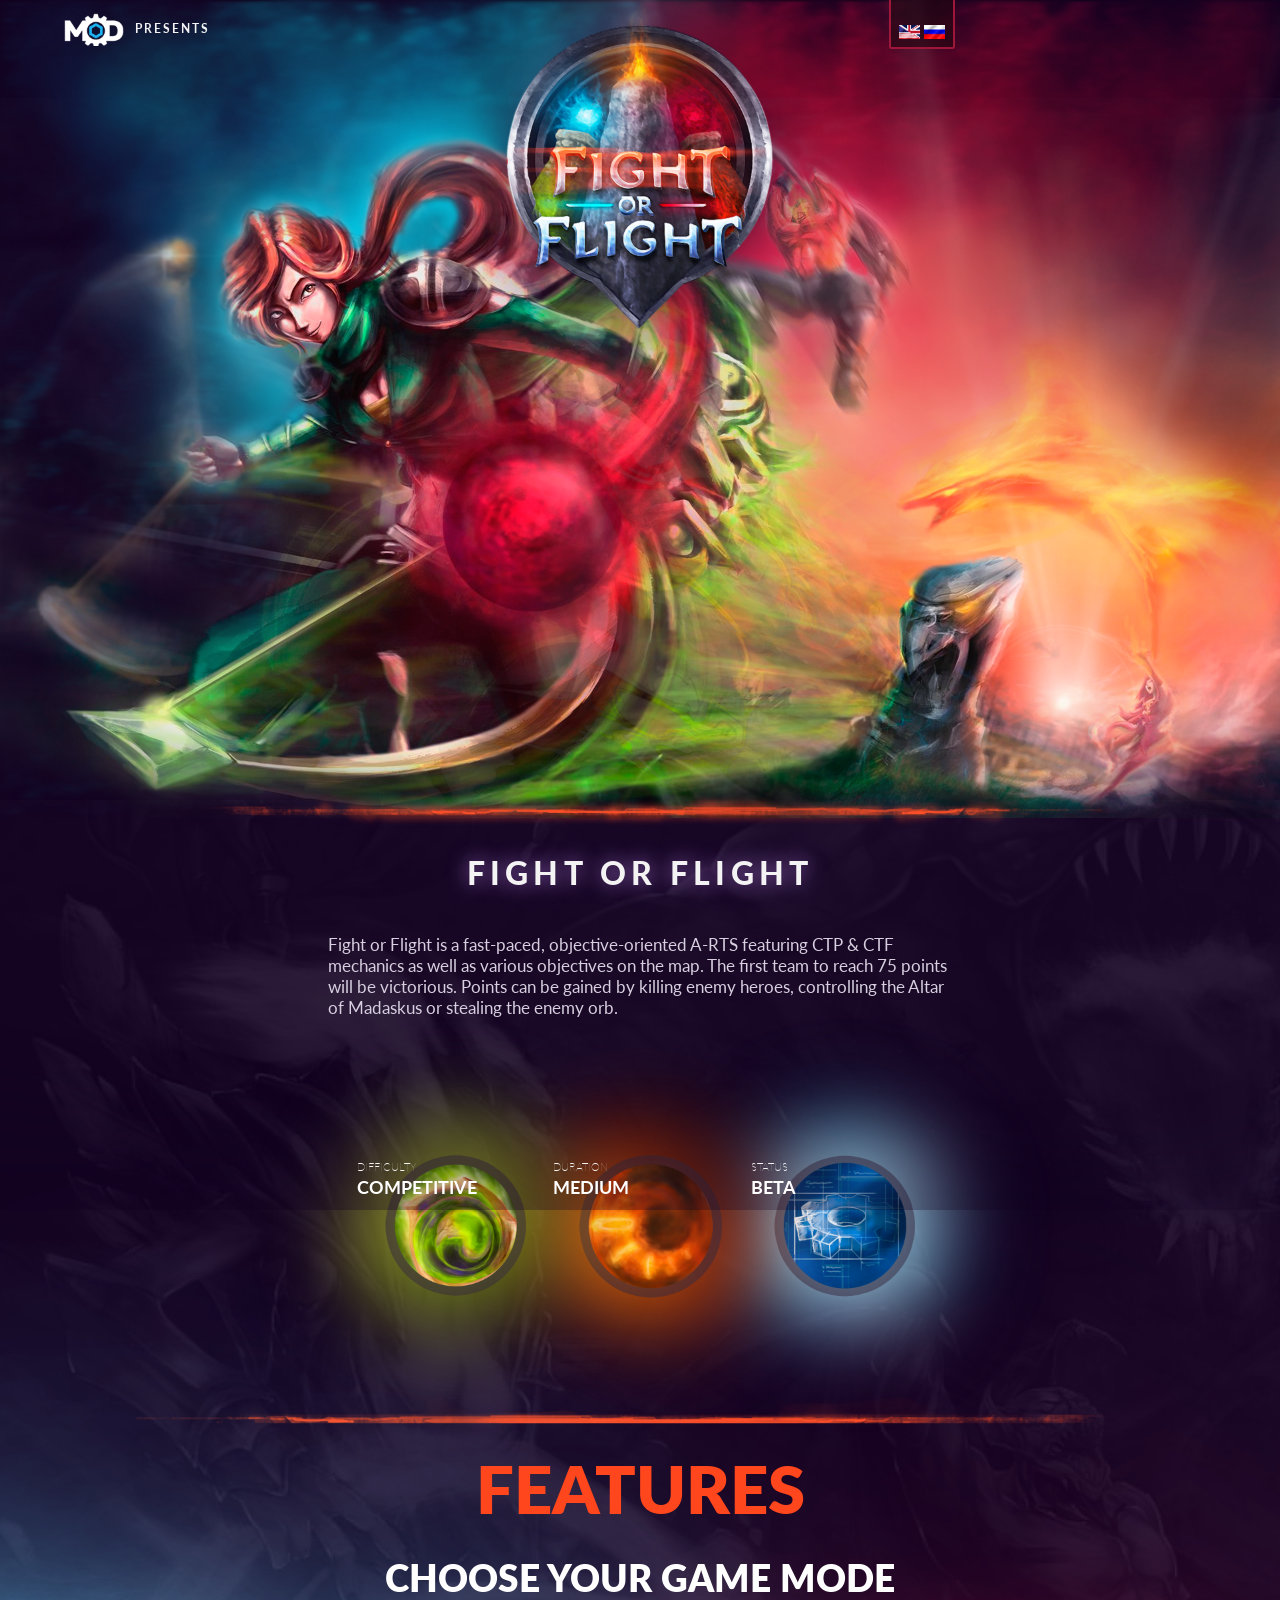
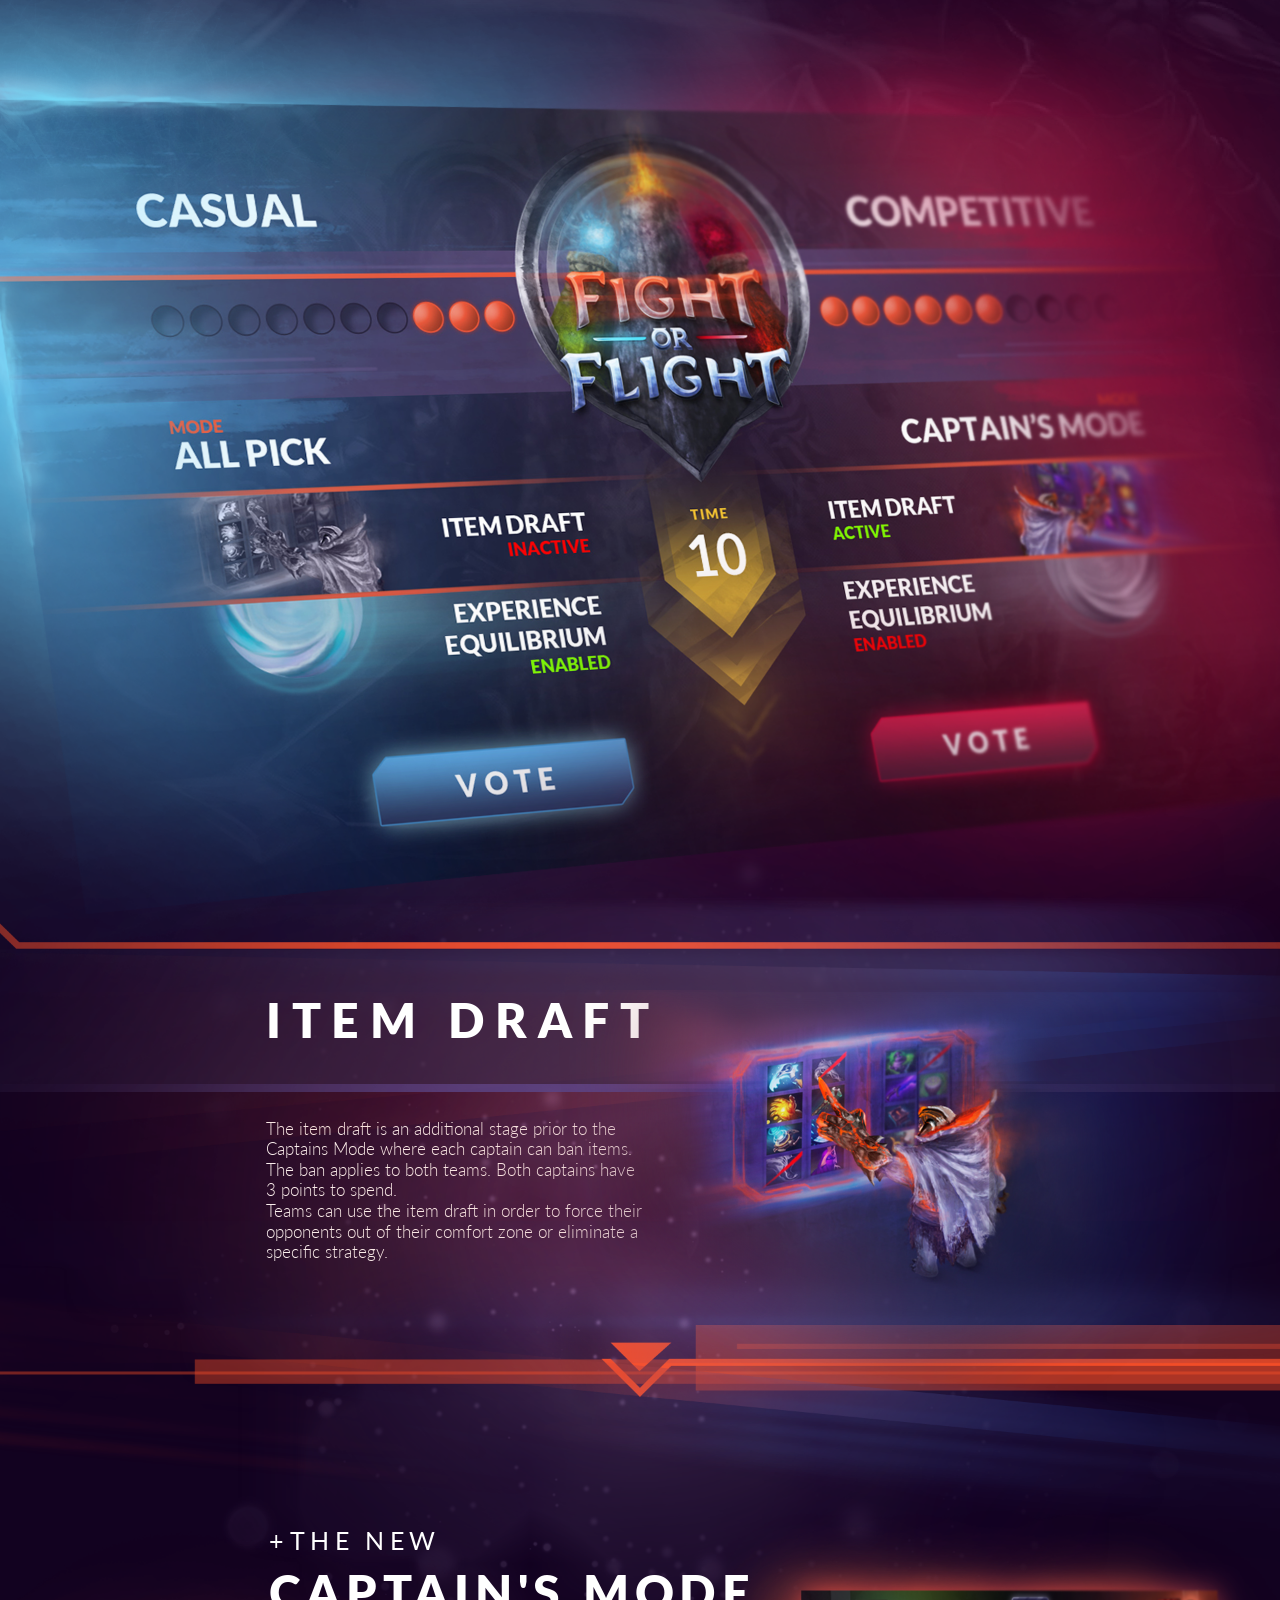
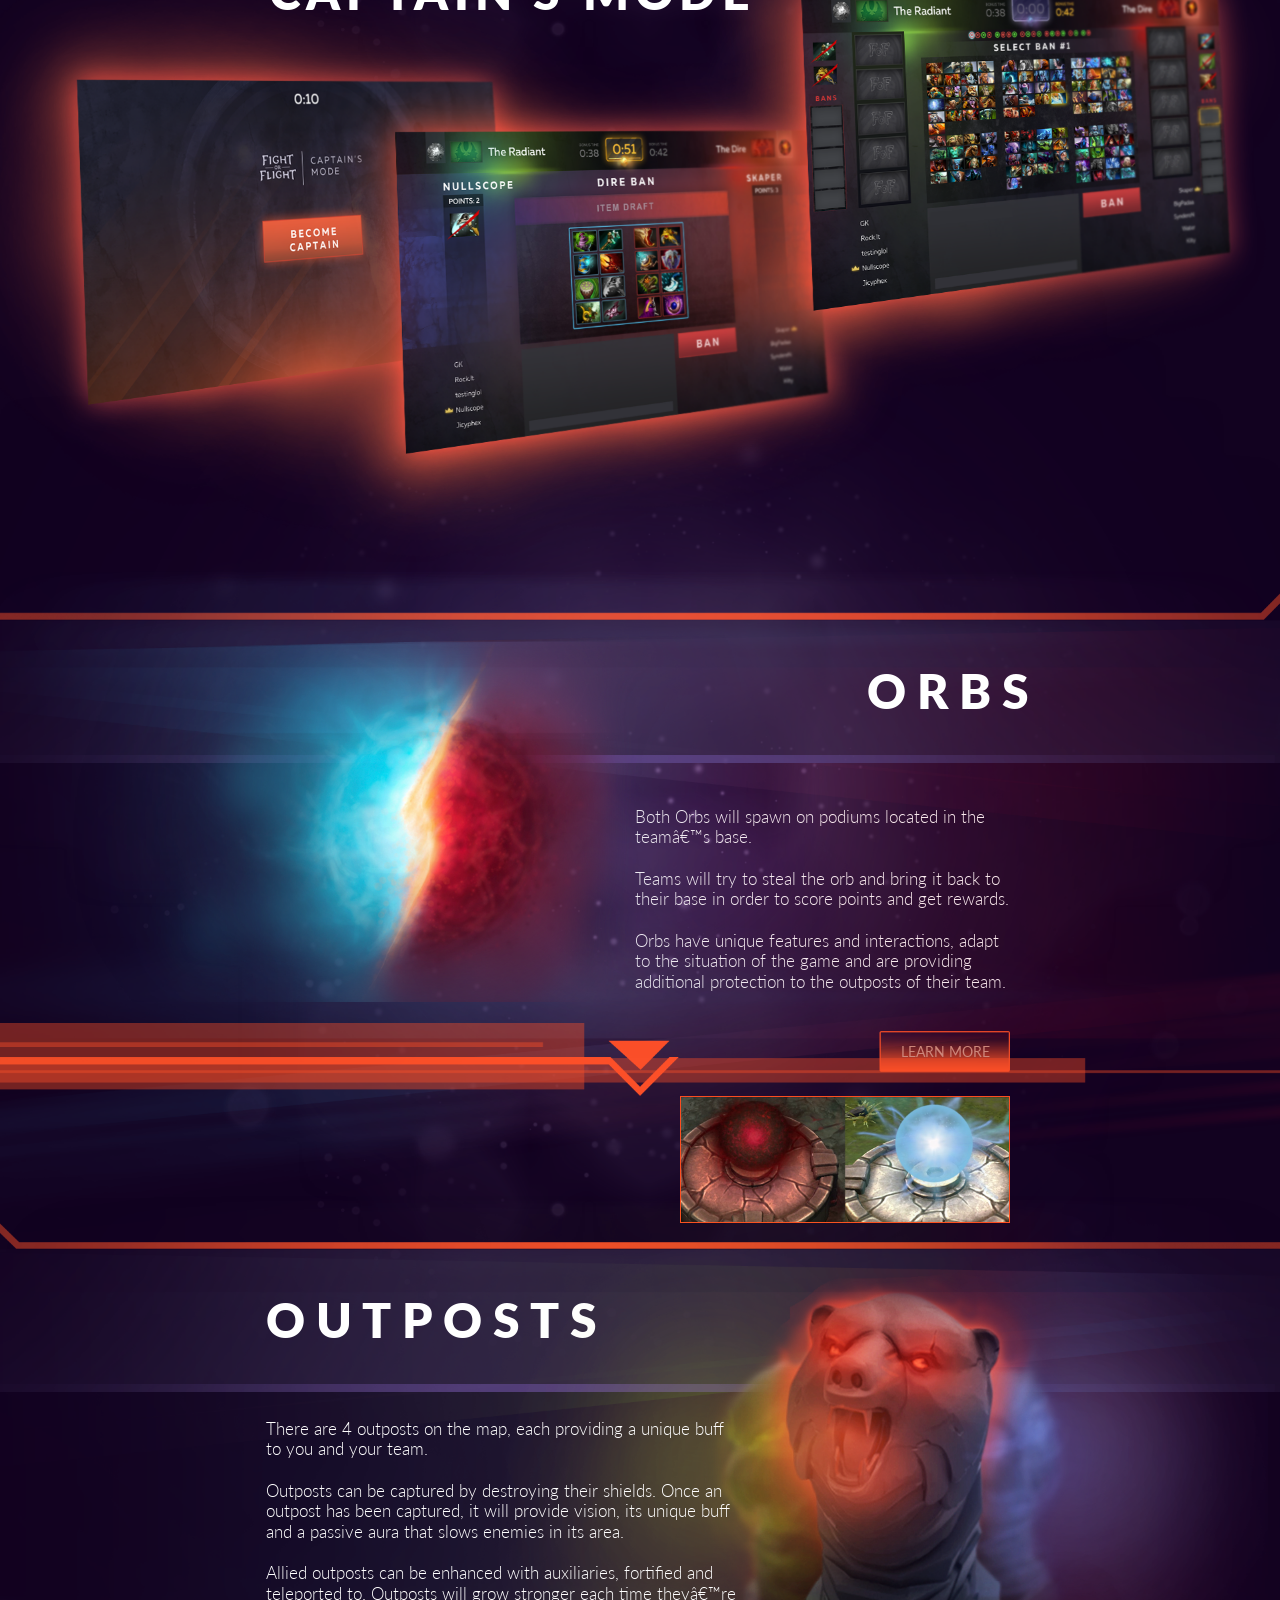
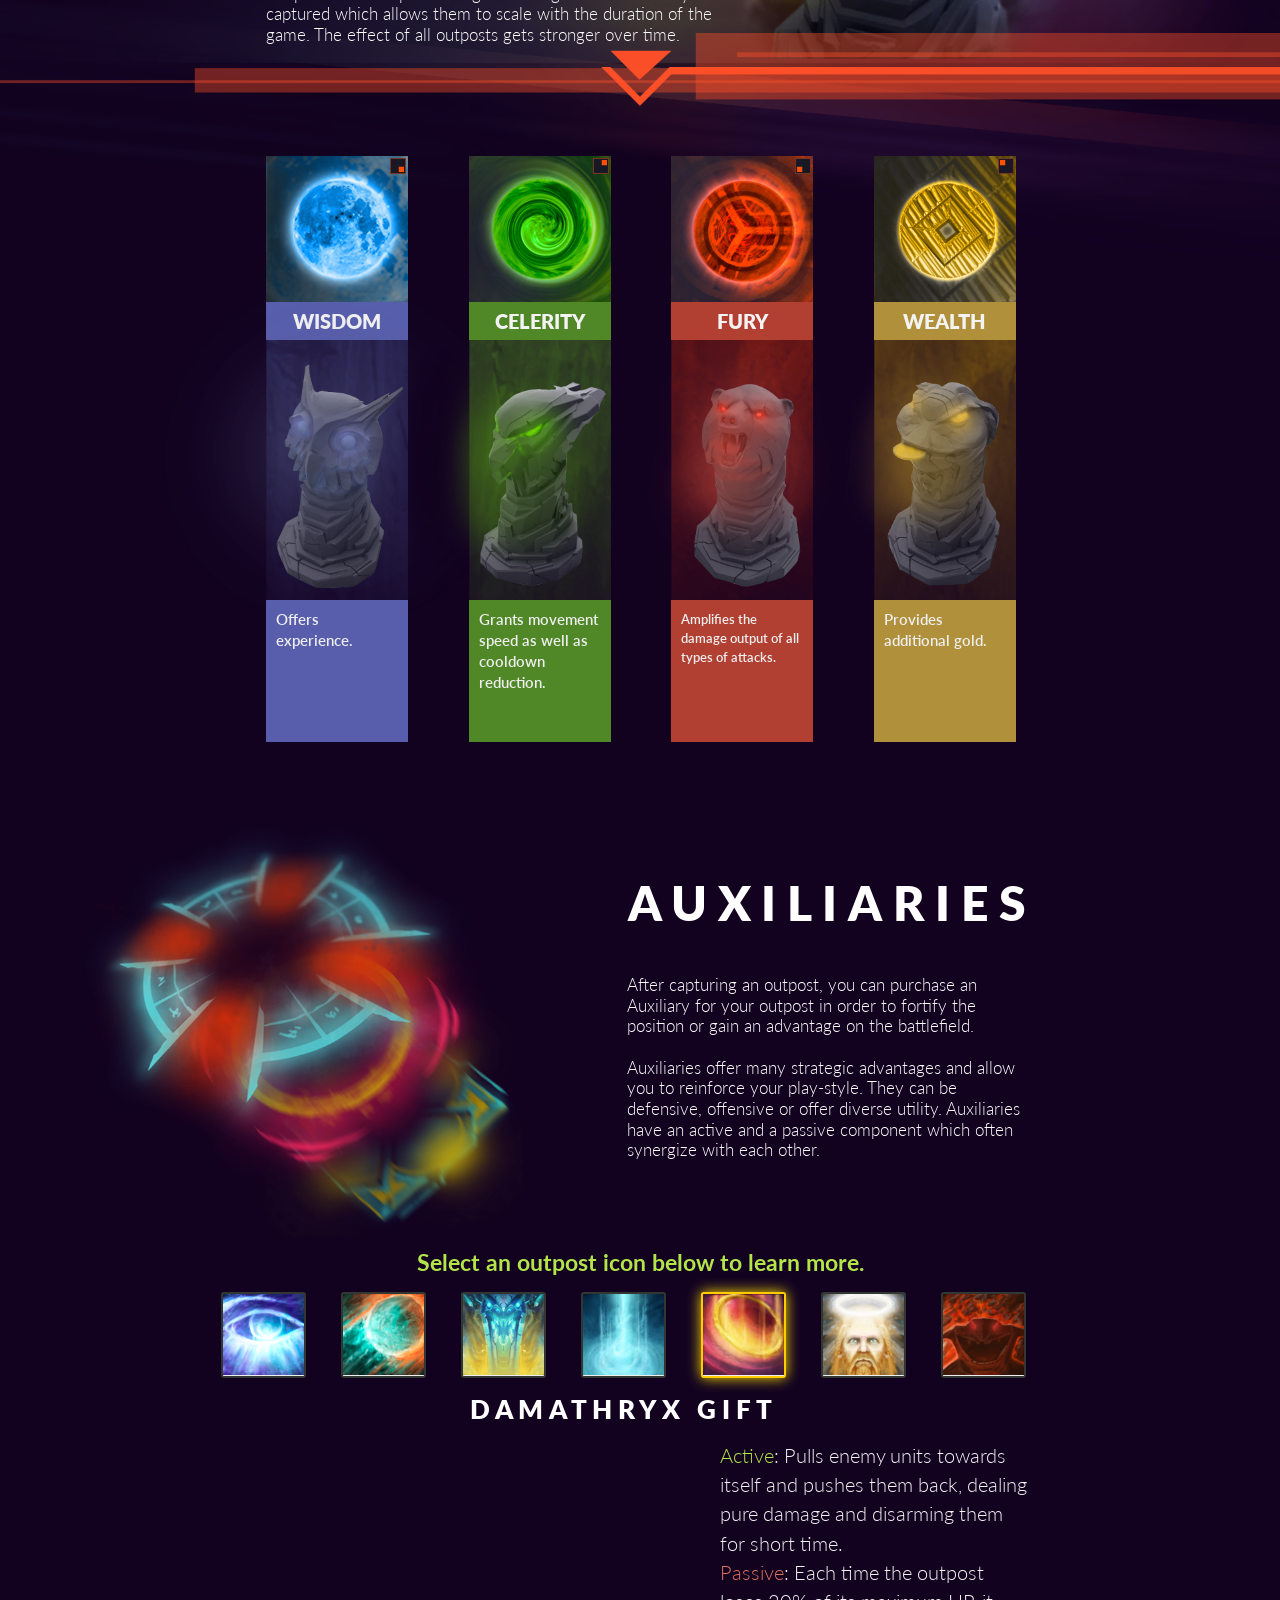
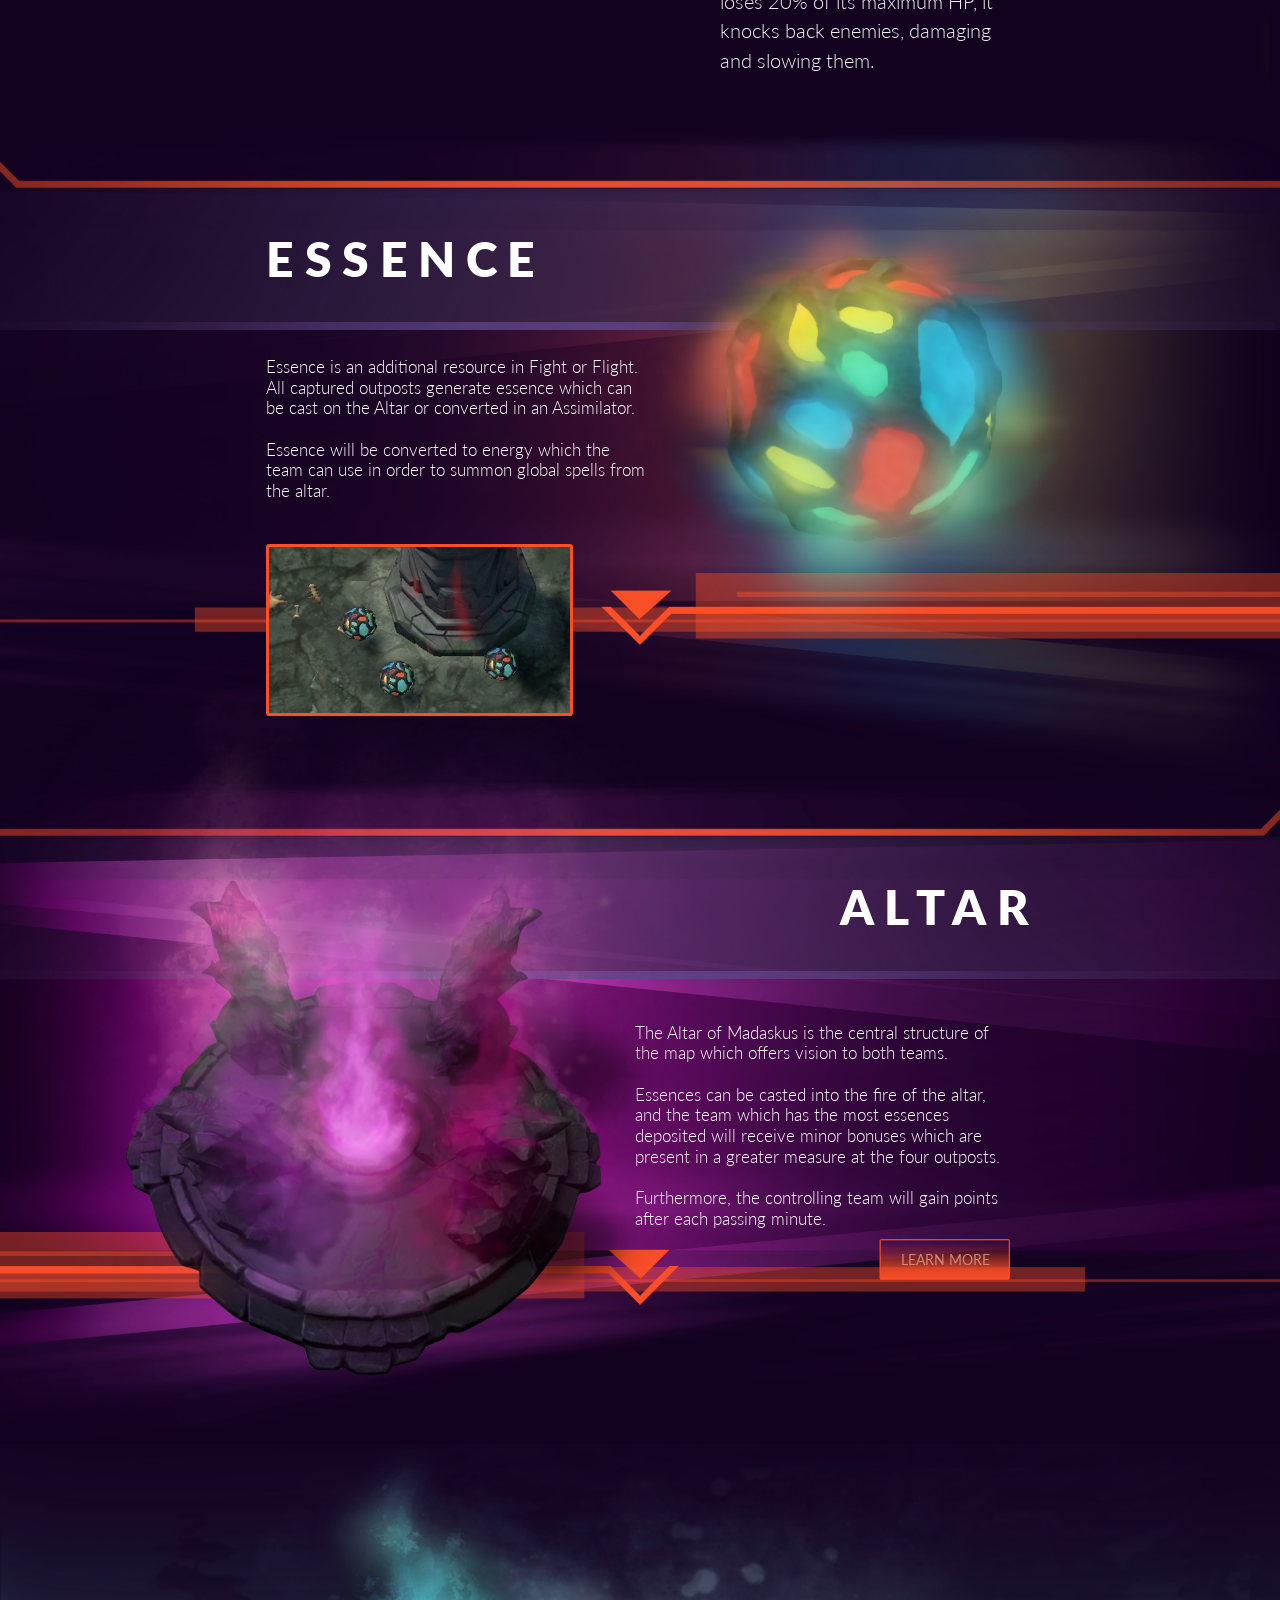
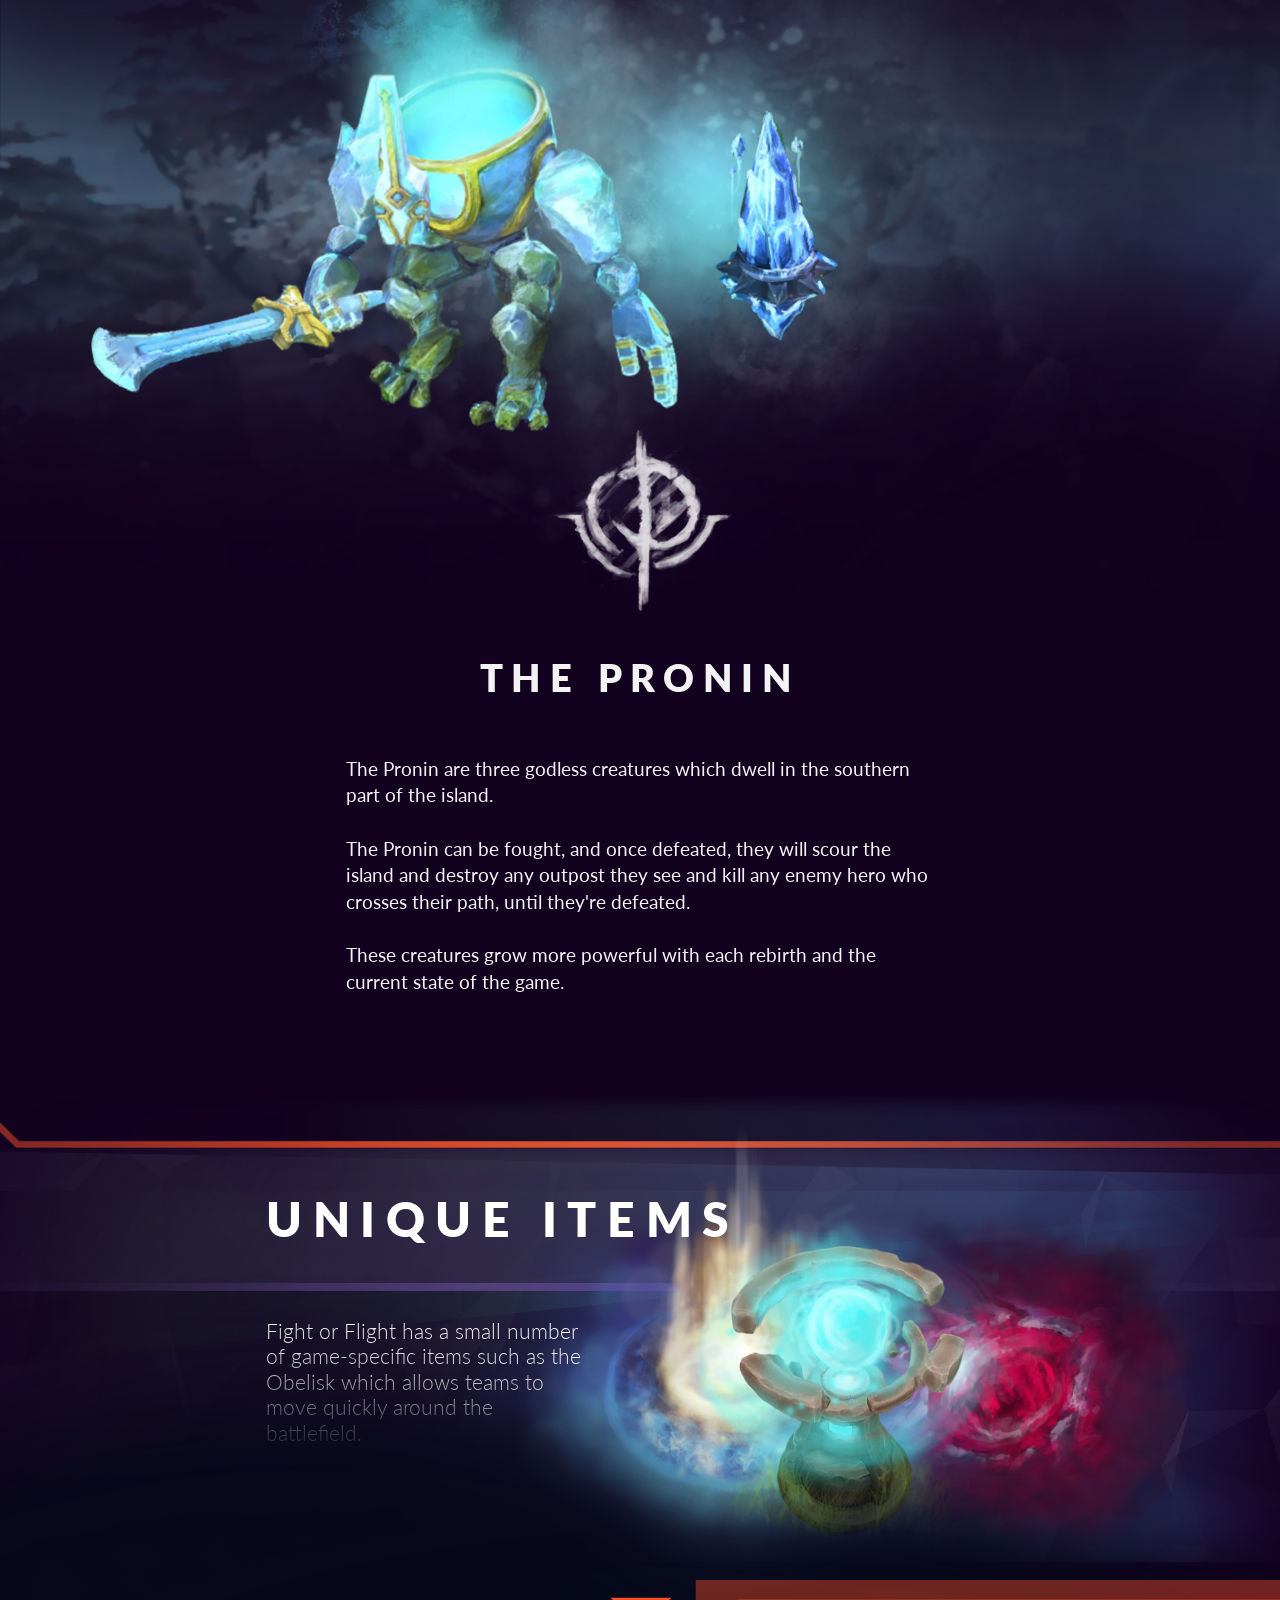
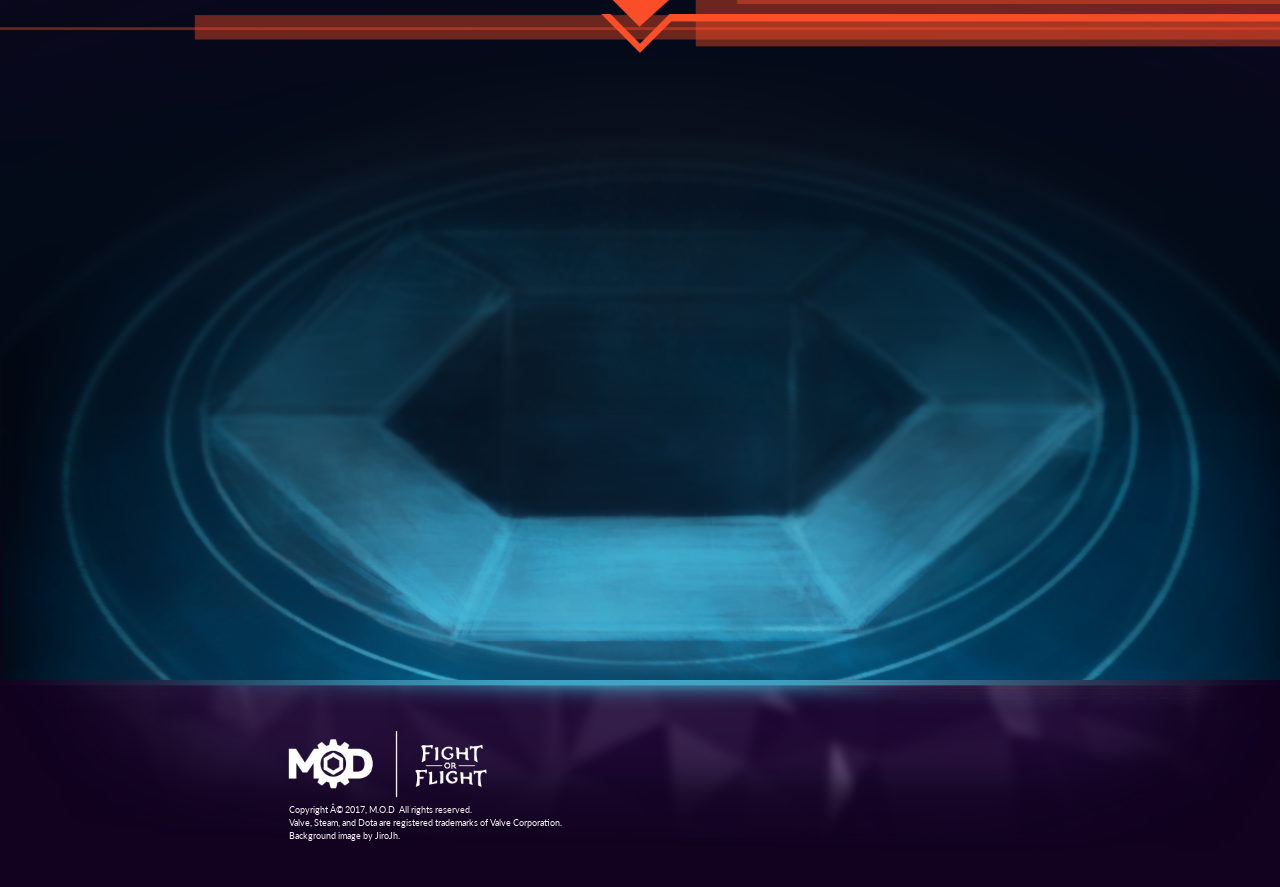
==== commit 6f734a78: "Removed Changelog on static version" ====
--- a/index.html
+++ b/index.html
@@ -13,14 +13,14 @@
         <link rel="stylesheet" type="text/css" href="assets/css/home.css">
         <link rel="stylesheet" type="text/css" href="assets/css/bootstrap.min.css">
         <meta charset="ISO-8859-1">
-        <meta http-equiv="Content-Type" value="text/html; charset=ISO-8859-1">
+        <meta http-equiv="Content-Type" value="text/html; charset=UTF-8">
 
         <link rel="stylesheet" type="text/css" href="assets/css/day1.css">
     </head>
     
-    <body>
+<body>
         
-            <script>
+    <script>
         (function(d, s, id){
             var js, fjs = d.getElementsByTagName(s)[0];
             if (d.getElementById(id)) {return;}
@@ -243,566 +243,18 @@
             </div>
         </div>
 
-        <div id="changelog">
-            <div class="header">
-                <div class="title">Custom Balancing</div>
-            </div>
-            <div class="description">
-                <div class="note">
-    Fight or Flight's Heroes and Items have their own balance. <br/> This is a comparison between Dota's 7.00 and Fight or Flight.
-</div>
-
-<div class="Container RepeatY BGStyle1" id="Heroes">
-     <div class="Inner">
-        <h3>Heroes</h3>
-
-        [[abaddon]]
-        <ul>
-            <li>Mist coil cooldown increased from 4.5 to 5.5</li>
-            <li>Level 10 Hero Talent: XP Gain reduced from 15% to 10%</li>
-            <li>Level 20 Hero Talent: Cooldown reduction reduced from 15% to 10%</li>
-        </ul>
-        [[alchemist]]
-        <ul>
-            <li>Greevil's Greed stack duration increased from 30 to 60 </li>
-            <li>Greevil's Greed Gold Bonus cap increased from 12/20/28/36 to 14/22/30/38</li>
-        </ul>
-        [[ancient_apparition]]
-        <ul>
-            <li>Level 20 Hero Talent: Respawn time reduction from -30 to -25</li> 
-        </ul>
-        [[antimage]]
-        <ul>
-            <li>Mana Void stun duration increased from 0.3 to 0.75</li>
-            <li>Mana Void cooldown reduced from 70 to 60</li>
-        </ul>
-        [[axe]]
-        <ul>
-            <li>Battle Hunger duration reduced from 10 to 7</li>
-            <li>Battle Hunger move speed slow reduced from 12% to 8%</li>
-            <li>Battle Hunger cooldown increased from 20/15/10/5 to 22/17/12/7</li>
-        </ul>
-        [[bane]]
-        <ul>
-            <li>Level 15 Hero Talent: XP Gain reduced from 25% to 20% </li>
-        </ul>
-        [[batrider]]
-        <ul>
-            <li>Sticky Napalm cast range reduced from 700 to 600</li>
-            <li>Sticky Napalm Effect radius reduced from 375 to 325</li>
-            <li>Level 20 Hero Talent: Cooldown reduction reduced from 15% to 10% and Movement Speed from 35 to 30</li>
-        </ul>
-        [[beastmaster]]
-        <ul>
-            <li>Call of the Wild: Hawk's duration reduced from 60 to 30</li>
-            <li>Level 10 Hero Talent: XP Gain reduced from 15% to 10%</li>
-            <li>Level 15 Hero Talent: Respawn time from -30 to 25</li>
-            <li>Level 20 Hero Talent: Cooldown reduction reduced from 12% to 10%</li>
-        </ul>
-        [[bloodseeker]]
-        <ul>
-            <li>Level 20 Hero Talent: Respawn time reduction from -30 to -25</li>
-        </ul>
-        [[bounty_hunter]]
-        <ul>
-            <li>Shuriken Toss can now be cast on buildings</li>
-            <li>Decreased mana cost of Shuriken Toss from 120/130/140/150 to flat 130</li>
-            <li>Decreased the damage of Shuriken Toss from 150 225 300 375 to 100 175 250 325</li>
-            <li>Level 10 Hero Talent: XP Gain reduced from 15% to 10%</li>
-        </ul>
-        [[brewmaster]]
-        <ul>
-            <li>Level 20 Hero Talent: Respawn time reduction from -30 to -20</li>
-        </ul>
-        [[bristleback]]
-        <ul>
-            <li>Quill Spray radius reduced from 625 to 575 </li>
-            <li>Level 20 Hero Talent: Respawn time reduction from -30 to -25</li>
-        </ul>
-        [[broodmother]]
-        <ul>
-            <li>Spawn Spiderlings can now be cast on buildings</li>
-            <li>Level 10 Hero Talent: XP Gain reduced from 15% to 10% </li>
-            <li>Level 15 Hero Talent: Cooldown reduction reduced from 20% to 15%</li>
-        </ul>
-        [[chaos_knight]]
-        <ul>
-            <li>Level 25 Hero Talent: Cooldown reduction reduced from 20% to 15%</li>
-        </ul>
-        [[chen]]
-        <ul>
-            <li>Level 20 Hero Talent: Respawn time reduction from -40 to -35</li>
-        </ul>
-        [[rattletrap]]
-        <ul>
-            <li>Rocket Flare travel speed increased from 1750 to 2000</li>
-            <li>Level 20 Hero Talent: Respawn time reduction from -25 to -20</li>
-        </ul>
-         [[crystal_maiden]]
-        <ul> 
-            <li>Frostbite duration against non-heroes decreased from 10 seconds to 3/3.5/4/4.5 </li>
-            <li>Frostbite can now be cast on buildings</li>
-            <li>Level 20 Hero Talent: Respawn time reduction from -35 to -30</li>
-        </ul>
-        [[dark_seer]] 
-        <ul> 
-            <li>Changed Vacuum cooldown from 28 seconds to 0.46666 minutes</li>
-        </ul>
-        [[dazzle]]
-        <ul>
-            <li>Shadow Wave damage radius reduced from 185 to 150</li>
-            <li>Shadow Wave Bounce distance reduced from 475 to 400</li>
-            <li>Level 20 Hero Talent: Respawn time reduction from -30 to -25</li>
-        </ul>
-        [[death_prophet]]
-        <ul>
-            <li>Level 20 Hero Talent: Cooldown reduction reduced from 10% to 8%</li>
-            <li>Level 20 Hero Talent: Movement Speed reduced from 25 to 20</li>
-        </ul>
-        [[disruptor]]
-        <ul>
-            <li>Level 15 Hero Talent: Respawn time reduction from -30 to -20</li>
-            <li>Level 20 Hero Talent: Cooldown reduction reduced from 15% to 12%</li>
-        </ul>
-        [[doom_bringer]]
-        <ul>
-            <li>Devour cooldown reduced from 70/60/50/40 to 65/55/45/35</li>
-            <li>Doom can now be cast on outposts, disabling their benefits, auras and auxiliaries</li>
-        </ul>
-        [[dragon_knight]]
-        <ul>
-            <li>Level 15 Hero Talent: XP Gain reduced from 25% to 20%</li>
-        </ul>
-        [[earth_spirit]]
-        <ul>
-            <li>Stone Remnant replenish time reduced from 30 to 25 seconds</li>
-            <li>Level 25 Hero Talent: Respawn time reduction from -35 to -30</li>
-        </ul>
-        [[earthshaker]]
-        <ul>
-            <li>Level 20 Hero Talent: Respawn time reduction from -35 to -30</li>
-        </ul>
-        [[elder_titan]] 
-        <ul>
-            <li>Astral Spirit cooldown rescaled from 16 to 21/19/17/15</li>
-            <li>Natural Order armor reduction reduced from 40%/60%/80%/100% to 30%/50%/70%/90%</li>
-            <li>Natural Order radius reduced from 325 to 300</li>
-        </ul>
-        [[ember_spirit]]
-        <ul>
-            <li>Searing Chains duration increased from 1/2/2/3 to 2/2/2/3</li>
-            <li>Level 25 Hero Talent: Searing Chains duration reduced from 2 to 1</li>
-        </ul>
-        [[enchantress]]
-        <ul>
-            <li>Enchant dominate duration reduced from 80 to 55 seconds  </li>
-            <li>Enchant cooldown increased from 30/24/18/12 to 30/26/22/18</li>
-            <li>Level 20 Hero Talent: Respawn time reduction from -25 to -20</li>
-        </ul>
-        [[enigma]]
-        <ul>
-            <li>Malefice cooldown reduced from 15 to 13</li>
-            <li>Eidolons need only 4 attacks to multiply instead of 6</li>
-            <li>Black Hole cooldown reduced from 200/180/160 to 160/150/140</li>
-        </ul>
-        [[gyrocopter]]
-        <ul>
-            <li>Level 20 Hero Talent: Cooldown reduction reduced from 20% to 15%</li>
-        </ul>
-        [[invoker]]
-        <ul>
-            <li>Level 15 Hero Talent: XP Gain reduced from 20% to 15%</li>
-        </ul>
-        [[wisp]]
-        <ul>
-            <li>Level 25 Hero Talent: Respawn time reduction from -40 to -35</li>
-        </ul>
-        [[jakiro]] 
-        <ul>
-            <li>Level 10 Hero Talent: XP Gain reduced from 15% to 10%</li>
-            <li>Level 25 Hero Talent: Respawn time reduction from -50 to -40</li>
-        </ul>
-        [[juggernaut]]
-        <ul>
-            <li>Omnislash damage now deals a fixed amount of damage (212) instead of being random (200-225)</li>
-        </ul>
-        [[keeper_of_the_light]]
-        <ul>
-            <li>Illuminate channel time reduced from 2/3/4/5 to 1/2/3/4</li>
-            <li>Illuminate damage/heal channel per second increased from 100 to 120</li>
-            <li>Level 15 Hero Talent: XP Gain reduced from 20% to 15%</li>
-            <li>Level 15 Hero Talent: Respawn time reduction from -25 to -20</li>
-        </ul>
-        [[kunkka]] 
-        <ul>
-            <li>Tidebringer cooldown reduced from 13/10/7/4 to 12/9/7/4</li>
-        </ul>
-        [[legion_commander]] 
-        <ul>
-            <li>Level 10 Hero Talent: XP Gain reduced from 15% to 10%</li>
-            <li>Level 20 Hero Talent: Respawn time reduction from -20 to -15</li>
-            <li>Level 25 Hero Talent: Cooldown reduction reduced from 25% to 20%</li>
-        </ul>
-        [[leshrac]] 
-        <ul>
-            <li>Diabolic Edict bonus damage to buildings removed</li>
-        </ul>
-        [[lich]]
-        <ul>
-            <li>Sacrifice cooldown reduced from 44/36/28/20 to 38/30/22/15 </li>
-            <li>Sacrifice now works on all non-ancient neutral creeps</li>
-        </ul>
-        [[lina]]
-        <ul>
-            <li>Level 15 Hero Talent: Respawn time reduction from -25 to -20</li>
-        </ul>
-        [[lion]]
-        <ul>
-            <li>Level 15 Hero Talent: Respawn time reduction from -30 to -25</li>
-        </ul>
-        [[lone_druid]]
-        <ul>
-            <li>Summon Spirit Bear cooldown decreased from 120 to 100 seconds</li>
-            <li>Level 20 Hero Talent: Respawn time reduction from -50 to -35</li>
-            <li>Level 25 Hero Talent: Savage Roar​ Cooldown reduction from -10 to -8</li>
-        </ul>
-        [[lycan]]
-        <ul>
-            <li>Decreased Lycan's Shapeshift cooldown from 120/90/60 to 100/75/50</li>
-            <li>Level 15 Hero Talent: Respawn time reduction from -20 to -15</li>
-            <li>Level 20 Hero Talent: Cooldown reduction reduced from 15% to 12%</li>
-        </ul>
-        [[magnataur]]
-        <ul>
-            <li>Reverse Polarity cooldown reduced from 120/110/100 to 105/95/85</li>
-            <li>Level 25 Hero Talent: Respawn time reduction from -35 to -25</li>
-        </ul>
-        [[medusa]]
-        <ul>
-            <li>Mystic snake mana cost reduced from 140/150/160/170 to 140</li>
-            <li>Mystic snake cooldown reduced from 11 to 9</li>
-        </ul>
-        [[meepo]]
-        <ul>
-            <li>Earthbind duration reduced from 2 to 1.5</li>
-        </ul>
-        [[monkey_king]]
-        <ul>
-            <li>Boundless Strike Critical Damage rescaled from 200% to 170/180/190/200%</li>
-            <li>Boundless Strike stun duration reduced from 0.5/1/1.5/2 to 0.4/0.9/1.4/1.8</li>
-            <li>Tree Dance cast range increased from 1000 to 1200</li>
-            <li>Tree Dance Tree vision reduced from 800 to 650</li>
-            <li>Tree Dance stun duration increased from 4 to 5</li>
-        </ul>
-        [[morphling]]
-        <ul>
-            <li>Adaptive Strike mana cost decreased from 100 90 80 70 to 70</li>
-            <li>Adaptive Strike minimum stun duration increased from 0.25 to 0.5</li>
-            <li>Adaptive Strike maximum stun duration increased from 1.25 2.25 3.25 4.25 to 1.75 2.75 3.75 4.75</li>
-            <li>Hybrid cast range increased from 600 to global</li>
-        </ul>
-        [[furion]]
-        <ul>
-            <li>Teleportation cooldown increased from 50/40/30/20 to 60/55/50/45</li>
-            <li>Teleportation mana cost removed</li>
-            <li>Wrath of Nature damage increment increased from 11% to 14%  </li>
-            <li>Wrath of Nature cooldown reduced from 90/75/60 to 80/70/60</li>
-            <li>Wrath of Nature jump delay removed </li>
-            <li>Level 25 Hero Talent: Respawn time reduction from -35 to -25</li>
-        </ul>
-        [[night_stalker]]
-        <ul>
-            <li>Darkness cooldown reduced from 160/120/80 to 130/100/80</li>
-        </ul>
-        [[nyx_assassin]]
-        <ul>
-            <li>Spiked Carapace duration reduced from 2.25 to 1</li>
-            <li>Spiked Carapace stun duration increased from 0.6/1.2/1.8/2.4 to 0.9/1.5/2.1/2.6</li>
-        </ul>
-        [[oracle]]
-        <ul>
-            <li>Level 10 Hero Talent: Respawn time reduction from -20 to -15</li>
-        </ul>
-        [[phoenix]]
-        <ul>
-            <li>Level 10 Hero Talent: Respawn time reduction from -20 to -15</li>
-        </ul>
-        [[pudge]]
-        <ul>
-            <li>Level 20 Hero Talent: Respawn time reduction from -35 to -30</li>
-        </ul>
-        [[pugna]]
-        <ul>
-            <li>Nether Blast deals full damage to outposts.</li>
-            <li>Level 15 Hero Talent: Respawn time reduction from -25 to -20</li>
-        </ul>
-        [[queenofpain]]
-        <ul>
-            <li>Shadow Strike can now be cast on buildings</li>
-        </ul>
-        [[riki]]
-        <ul>
-            <li>Level 15 Hero Talent: XP Gain reduced from 20% to 15%</li>
-        </ul>
-        [[shadow_demon]]
-        <ul>
-            <li>Level 20 Hero Talent: Respawn time reduction from -25 to -20</li>
-        </ul>
-        [[nevermore]]
-        <ul>
-            <li>Necromastery soul loss on death reduced from 50% to 30%</li>
-            <li>Necromastery: increased damage per soul from 2 to 4</li>
-            <li>Necromastery: reduced maximum max souls from 15/22/29/36 to 7/11/14/18 (11/15/19/23 with Aghanim)</li>
-            <li>Requiem of Souls conversion from 2 to 1</li>
-            <li>Level 20 Hero Talent: Damage per soul increased from 2 to 4</li>
-            <li>Level 25 Hero Talent: Shadowraze cooldown reduction from -7 to -6</li>
-        </ul>
-        [[shadow_shaman]]
-        <ul>
-            <li>Level 15 Hero Talent: XP Gain reduced from 20% to 15%</li>
-            <li>Level 20 Hero Talent: Respawn time reduction from -30 to -25</li>
-        </ul>
-        [[silencer]]
-        <ul>
-            <li>Global Silence cooldown reduced from 130 to 110</li>
-        </ul>
-        [[slark]]
-        <ul>
-            <li>Essence shift duration decreased from 15/30/60/120 to 10/25/40/80</li>
-        </ul>
-        [[sniper]]
-        <ul>
-            <li>Level 20 Hero Talent: Cooldown reduction reduced from 25% to 20%</li>
-        </ul>
-        [[spectre]]
-        <ul>
-            <li>Haunt cooldown reduced from 140/130/120 to 110/100/90</li>
-        </ul>
-        [[spirit_breaker]]
-        <ul>
-            <li>Level 20 Hero Talent: Respawn time reduction from -40 to -30</li>
-        </ul>
-        [[terrorblade]]
-        <ul>
-            <li>Metamorphosis cooldown reduced from 140 to 110</li>
-            <li>Metamorphosis duration reduced from 40/44/48/52 36/40/44/48</li>
-        </ul>
-        [[tidehunter]]
-        <ul>
-            <li>Gush deals physical damage instead of magical</li>
-            <li>Gush can now be cast on buildings</li>
-            <li>Ravage cooldown reduced from 150 to 140/130/120</li>
-            <li>Level 15 Hero Talent: XP Gain reduced from 30% to 25%</li>
-            <li>Level 25 Hero Talent: Cooldown reduction reduced from 20% to 15%</li>
-        </ul>
-        [[tinker]]
-        <ul>
-            <li>Heat-seeking missile cooldown reduced from 25 to 20</li>
-            <li>Heat-seeking missile search radius increased from 2500 to 3000</li>
-        </ul>
-        [[treant]] 
-        <ul>
-            <li>Level 20 Hero Talent: Cooldown reduction reduced from 15% to 12%</li>
-            <li>Level 25 Hero Talent: Respawn time reduction from -50 to -40</li>
-        </ul>
-        [[troll_warlord]]
-        <ul>
-            <li>Battle Trance duration increased from 5 to 7</li>
-        </ul>
-        [[tusk]] 
-        <ul>
-            <li>Level 10 Hero Talent: XP Gain reduced from 20% to 15%</li>
-        </ul>
-        [[undying]]
-        <ul>
-            <li>Tombstone duration reduced from 15/20/25/30 to 10/15/20/25</li>
-            <li>Level 10 Hero Talent: Respawn time reduction from -30 to -25</li>
-            <li>Level 15 Hero Talent: XP Gain reduced from 30% to 20%</li>
-        </ul>
-        [[venomancer]]
-        <ul>
-            <li>Level 10 Hero Talent: XP Gain reduced from 20% to 15%</li>
-            <li>Level 25 Hero Talent: Respawn time reduction from -60 to -50</li>
-        </ul>
-        [[viper]] 
-        <ul>
-            <li>Nethertoxin deals full damage to buildings</li>
-        </ul>
-        [[visage]]
-        <ul>
-            <li>Soul Assumption cooldown increased from 4 to 8/7/6/4</li>
-            <li>Level 10 Hero Talent: XP Gain reduced from 15% to 10%</li>
-            <li>Level 20 Hero Talent: Respawn time reduction from -30 to -25</li>
-        </ul>
-        [[warlock]]
-        <ul>
-            <li>Chaotic offering cooldown reduced from 165 to 140</li>
-            <li>Level 10 Hero Talent: XP Gain reduced from 15% to 10%</li>
-            <li>Level 20 Hero Talent: Respawn time reduction from -30 to -25</li>
-        </ul>
-        [[weaver]]
-        <ul>
-            <li>The Swarm's beetles will now die from 4 attacks from all types of units</li>
-        </ul>
-        [[winter_wyvern]] 
-        <ul>
-            <li>Level 20 Hero Talent: Respawn time reduction from -35 to -30</li>
-        </ul>
-        [[witch_doctor]]
-        <ul>
-            <li>Level 10 Hero Talent: XP Gain reduced from 20% to 15%</li>
-            <li>Level 15 Hero Talent: Respawn time reduction from -35 to -30</li>
-        </ul>
-        [[skeleton_king]]
-        <ul>
-            <li>Wraithfire Blast mana cost reduced from 140 to 110/120/130/140</li> 
-        </ul>
-        [[zuus]] 
-        <ul>
-            <li>Lightning Bolt damage rescaled from 100/175/275/350 to 90/150/240/350</li>
-            <li>Level 20 Hero Talent: Respawn time reduction from -35 to -30</li>
-        </ul>
-        [[courier]]
-        <ul>
-            <li>Courier Burst cooldown decreased from 90 to 60 seconds</li>
-            <li>Courier Burst speed increased from 800 to 1000</li>
-        </ul>
-    </div>
-</div>
-
-<div class="Container RepeatY BGStyle0" id="Items">
-    <div class="Inner">
-        <h3>Items</h3>
-
-        [[blink]]
-        <ul>
-            <li>Blink dagger range penalty removed</li>
-        </ul>
-        [[clarity]]
-        <ul>
-            <li>Clarity's duration decreased from 50 to 25, mana restored remains the same</li>
-        </ul>
-
-        [[crimson_guard]]
-        <ul>
-            <li>Crimson Guard recipe cost increased from 600 to 800</li>
-        </ul>
-
-        [[dust]]
-        <ul>
-            <li>Dust of appearance slow increased from 20% to 30%</li>
-        </ul>
-
-        [[enchanted_mango]]
-        <ul>
-            <li>Enchanted Mango removed</li>
-        </ul>
-                    
-        [[flying_courier]]
-        <ul>
-            <li>Flying courier is now available from the start</li>
-        </ul>
-
-        [[hand_of_midas]]
-        <ul>
-            <li>Hand of Midas recipe cost reduced from 1550 to 975</li>
-        </ul>
-
-        [[helm_of_the_dominator]]
-        <ul>
-            <li>Helm of the Dominator recipe cost increased from 725 to 850</li>
-        </ul>
-
-        [[infused_raindrop]]
-        <ul>
-            <li>Infused Raindrop initial stock time reduced from 270 to 120 seconds</li>
-        </ul>
-
-        [[iron_talon]]
-        <ul>
-            <li>Iron Talon removed</li>
-        </ul>
-
-        [[lotus_orb]]
-        <ul>
-            <li>Lotus Orb duration from 6 to 3</li>
-            <li>Lotus Orb cooldown from 15 to 10</li>
-            <li>Lotus Orb mana cost from 75 to 50</li>
-        </ul>
-
-        [[magic_stick]]
-        <ul>
-            <li>Magic stick charge radius decreased from 1200 to 1000</li>
-            <li>Magic stick max charges reduced from 10 to 7</li>
-        </ul>
-
-        [[magic_wand]]
-        <ul>
-            <li>Magic wand max charges reduced from 17 to 14</li>
-        </ul>
-
-        [[necronomicon_3]]
-        <ul>
-            <li>Necronomicon recipe cost increased from 1200 to 1300</li>
-        </ul>
-
-        [[ward_observer]]
-        <ul>
-            <li>Observer wards removed </li>
-        </ul>
-
-        [[quelling_blade]]
-        <ul>
-            <li>Quelling blade item cost reduced from 200 to 90</li>
-            <li>Quelling blade cooldown reduced from 4 to 3 seconds</li>
-        </ul>
-
-        [[phase_boots]]
-        <ul>
-            <li>Phase meele movement speed decreased from 24% to 18%</li>
-            <li>Phase range movement speed decreased from 20% to 15%</li>
-        </ul>
-
-        [[smoke_of_deceit]]
-        <ul>
-            <li>Smoke of deceit cooldown stock time reduced from 660 to 450</li>
-            <li>Smoke of deceit bonus movement speed from 15 to 25</li>
-            <li>Smoke of deceit max stock increased from 3 to 4</li>
-        </ul>
-
-        [[tpscroll]]
-        <ul>
-            <li>Teleport scroll cooldown reduced from 70 to 60 seconds</li>
-        </ul>
-
-        [[tome_of_knowledge]]
-        <ul>
-            <li>Tome of knowledge removed</li>
-        </ul>
-
-        [[tranquil_boots]]
-        <ul>
-            <li>Tranquil Boots break duration decreased from 13 to 6 seconds</li>
-        </ul>
-            
-    </div>
-</div>
-            </div>
-            <div class="art">
+        <div id="mod-art">
         
-            </div>
         </div>
     </div>
-    </body>
-
-    <footer>
-            <footer id="footer">
-        <div class="line"></div>
-        <div class="logo"></div>
-        <div class="copyright">Copyright © 2017, M.O.D &nbsp;All rights reserved.<br/> Valve, Steam, and Dota are registered trademarks of Valve Corporation.<br/> Background image by JiroJh.</div>
-        </div>
-    </footer>
-            <script src="https://code.jquery.com/jquery-3.1.1.min.js" integrity="sha256-hVVnYaiADRTO2PzUGmuLJr8BLUSjGIZsDYGmIJLv2b8=" crossorigin="anonymous"></script>
+</body>
+    
+<footer id="footer">
+    <div class="line"></div>
+    <div class="logo"></div>
+    <div class="copyright">Copyright © 2017, M.O.D &nbsp;All rights reserved.<br/> Valve, Steam, and Dota are registered trademarks of Valve Corporation.<br/> Background image by JiroJh.</div>
+    
+    <script src="https://code.jquery.com/jquery-3.1.1.min.js" integrity="sha256-hVVnYaiADRTO2PzUGmuLJr8BLUSjGIZsDYGmIJLv2b8=" crossorigin="anonymous"></script>
     <script>
         (function($) {
             var auxTitles = {
@@ -878,5 +330,5 @@
     </script>
 
     <script src="assets/js/fetch_heropedia.js"></script>
-    </footer>
+</footer>
 </html>
--- a/assets/css/day1.css
+++ b/assets/css/day1.css
@@ -1419,7 +1419,7 @@
     display: block;
 }
 
-#changelog .art{
+#changelog .art, #mod-art{
 	position: relative;
 	width: 100%;
 	height: 79vw;
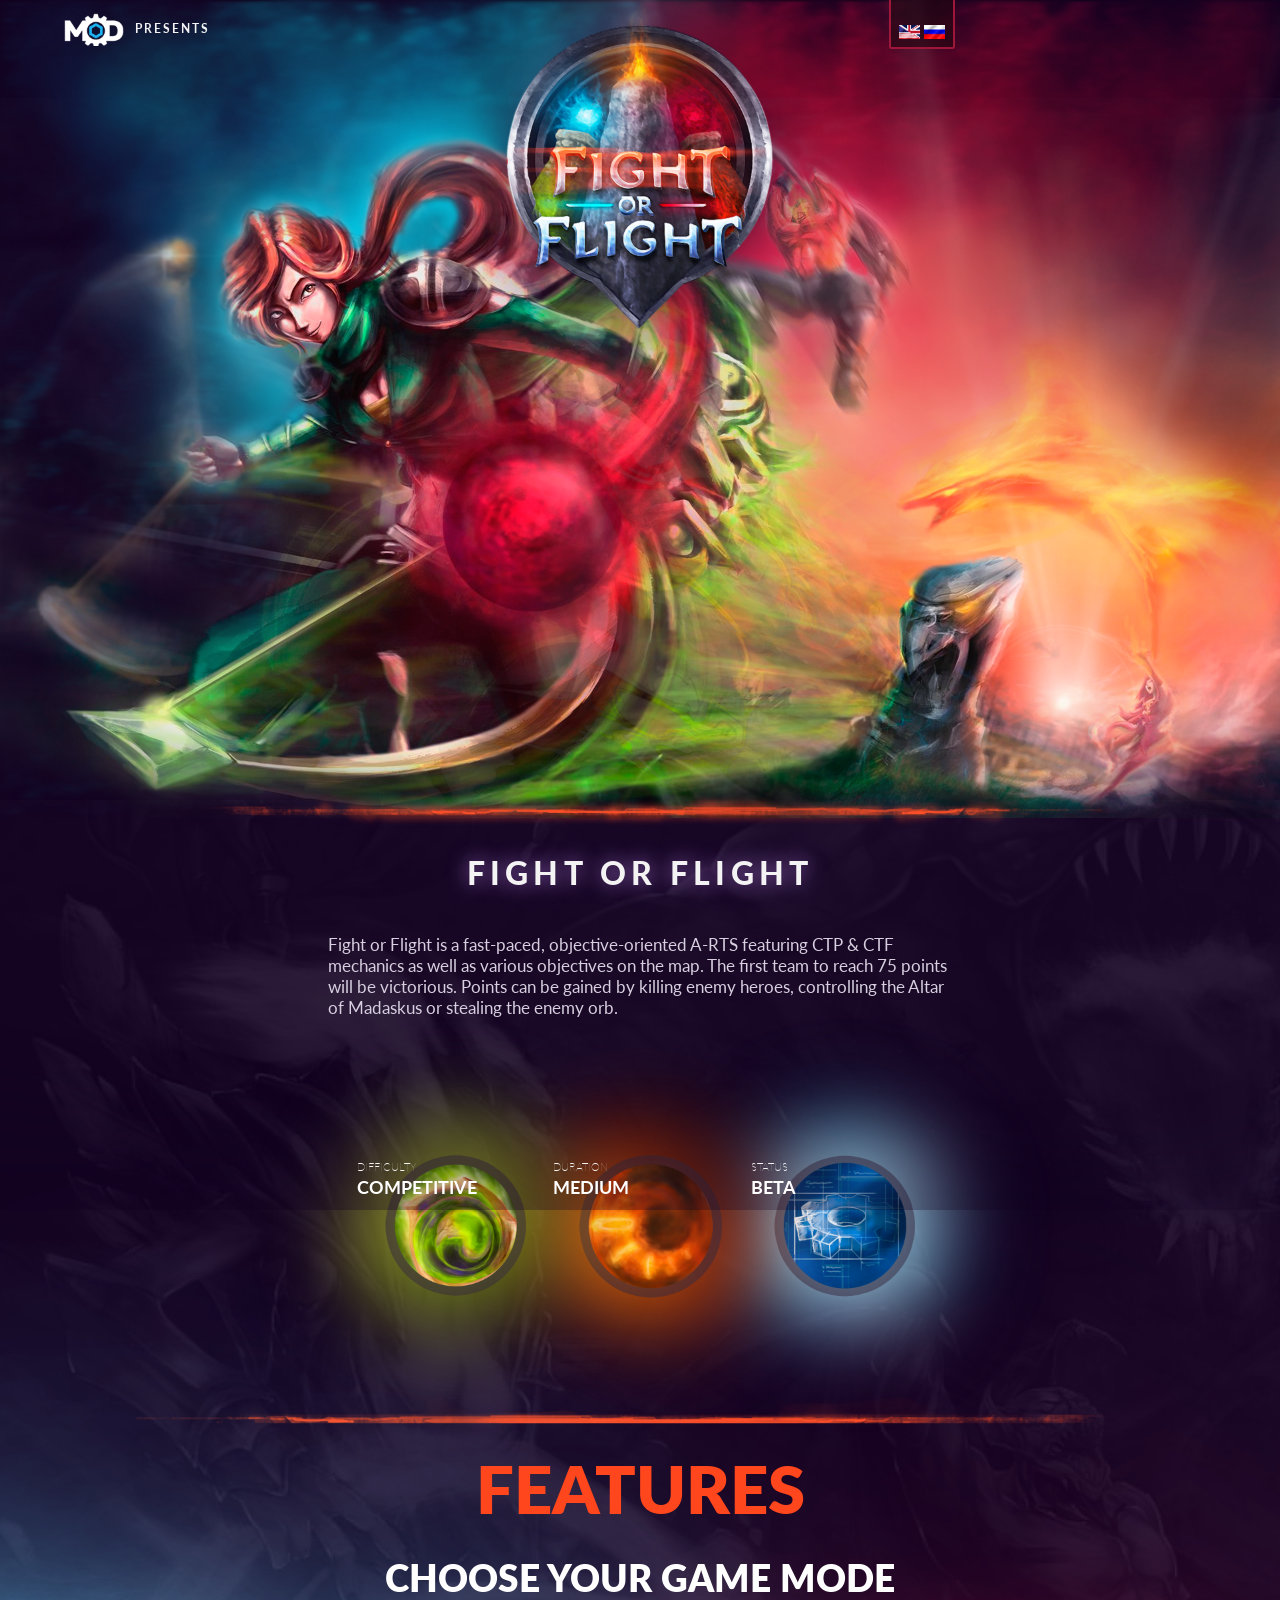
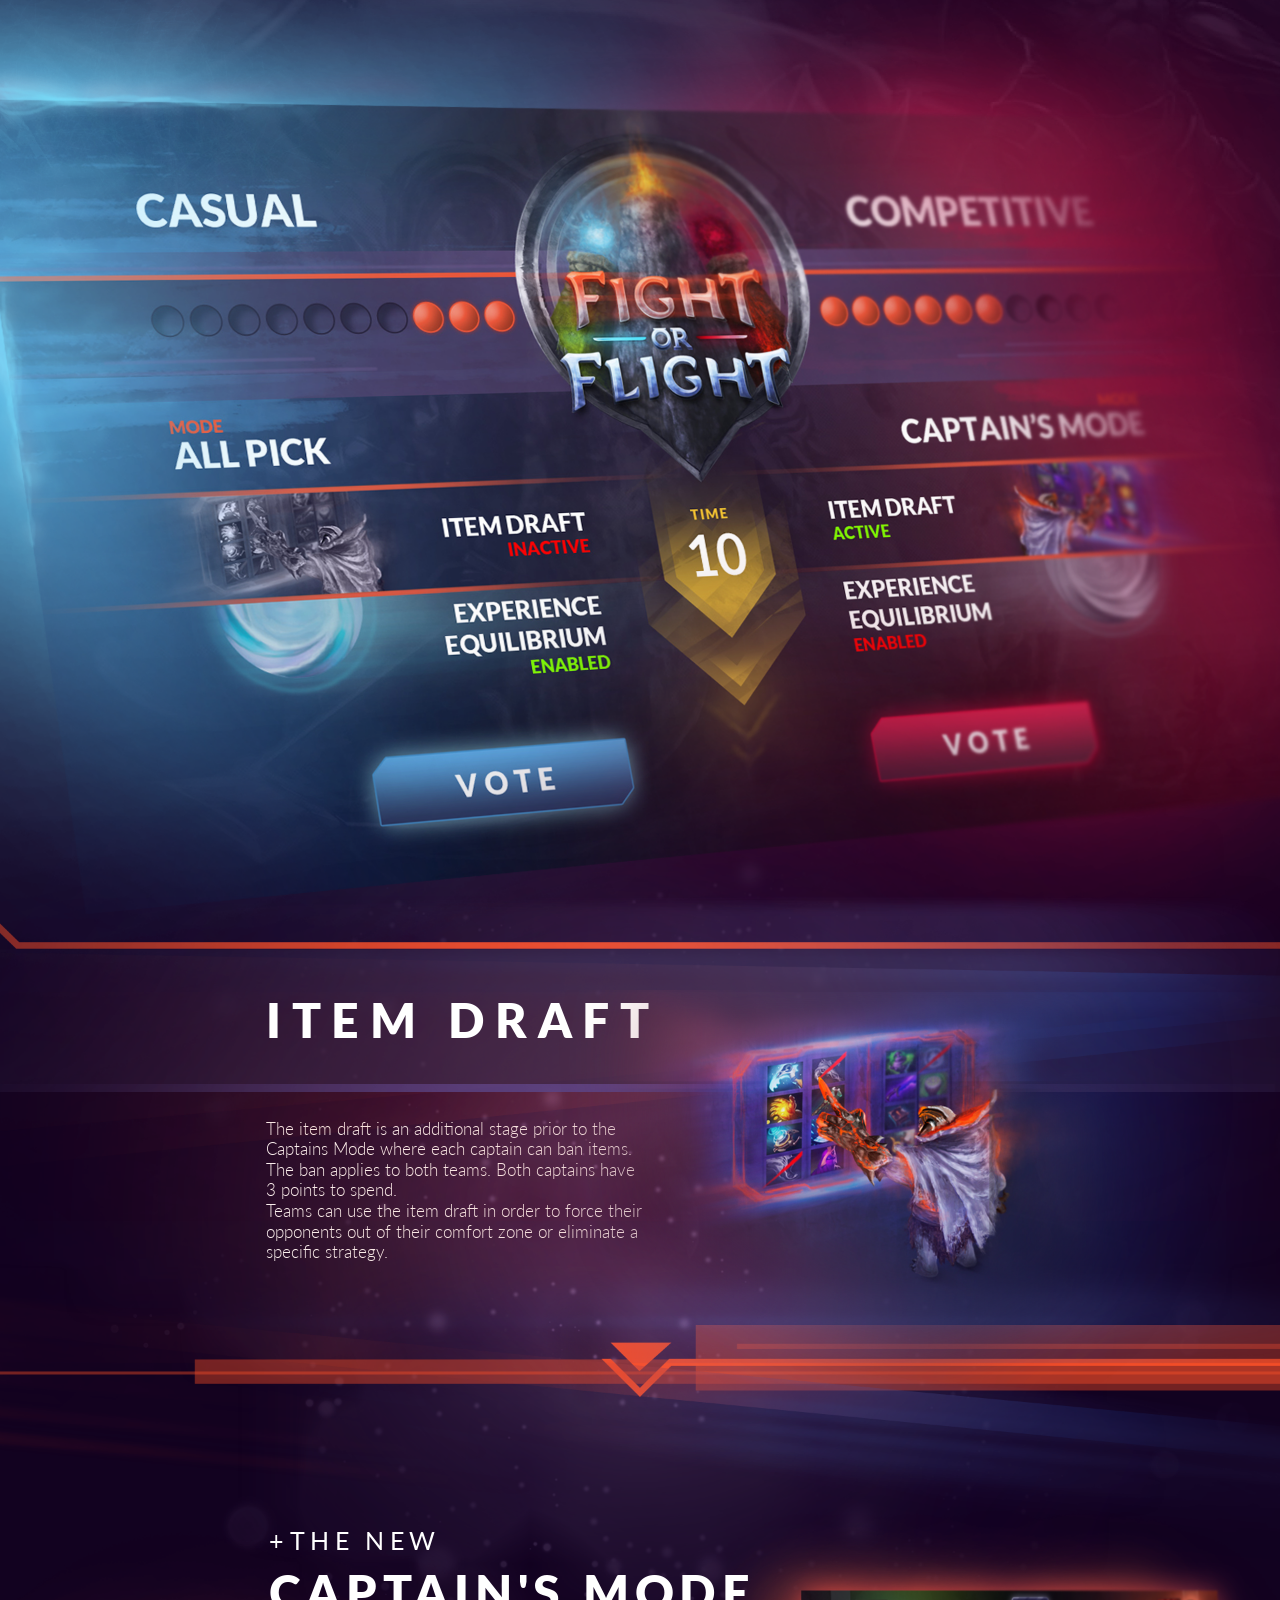
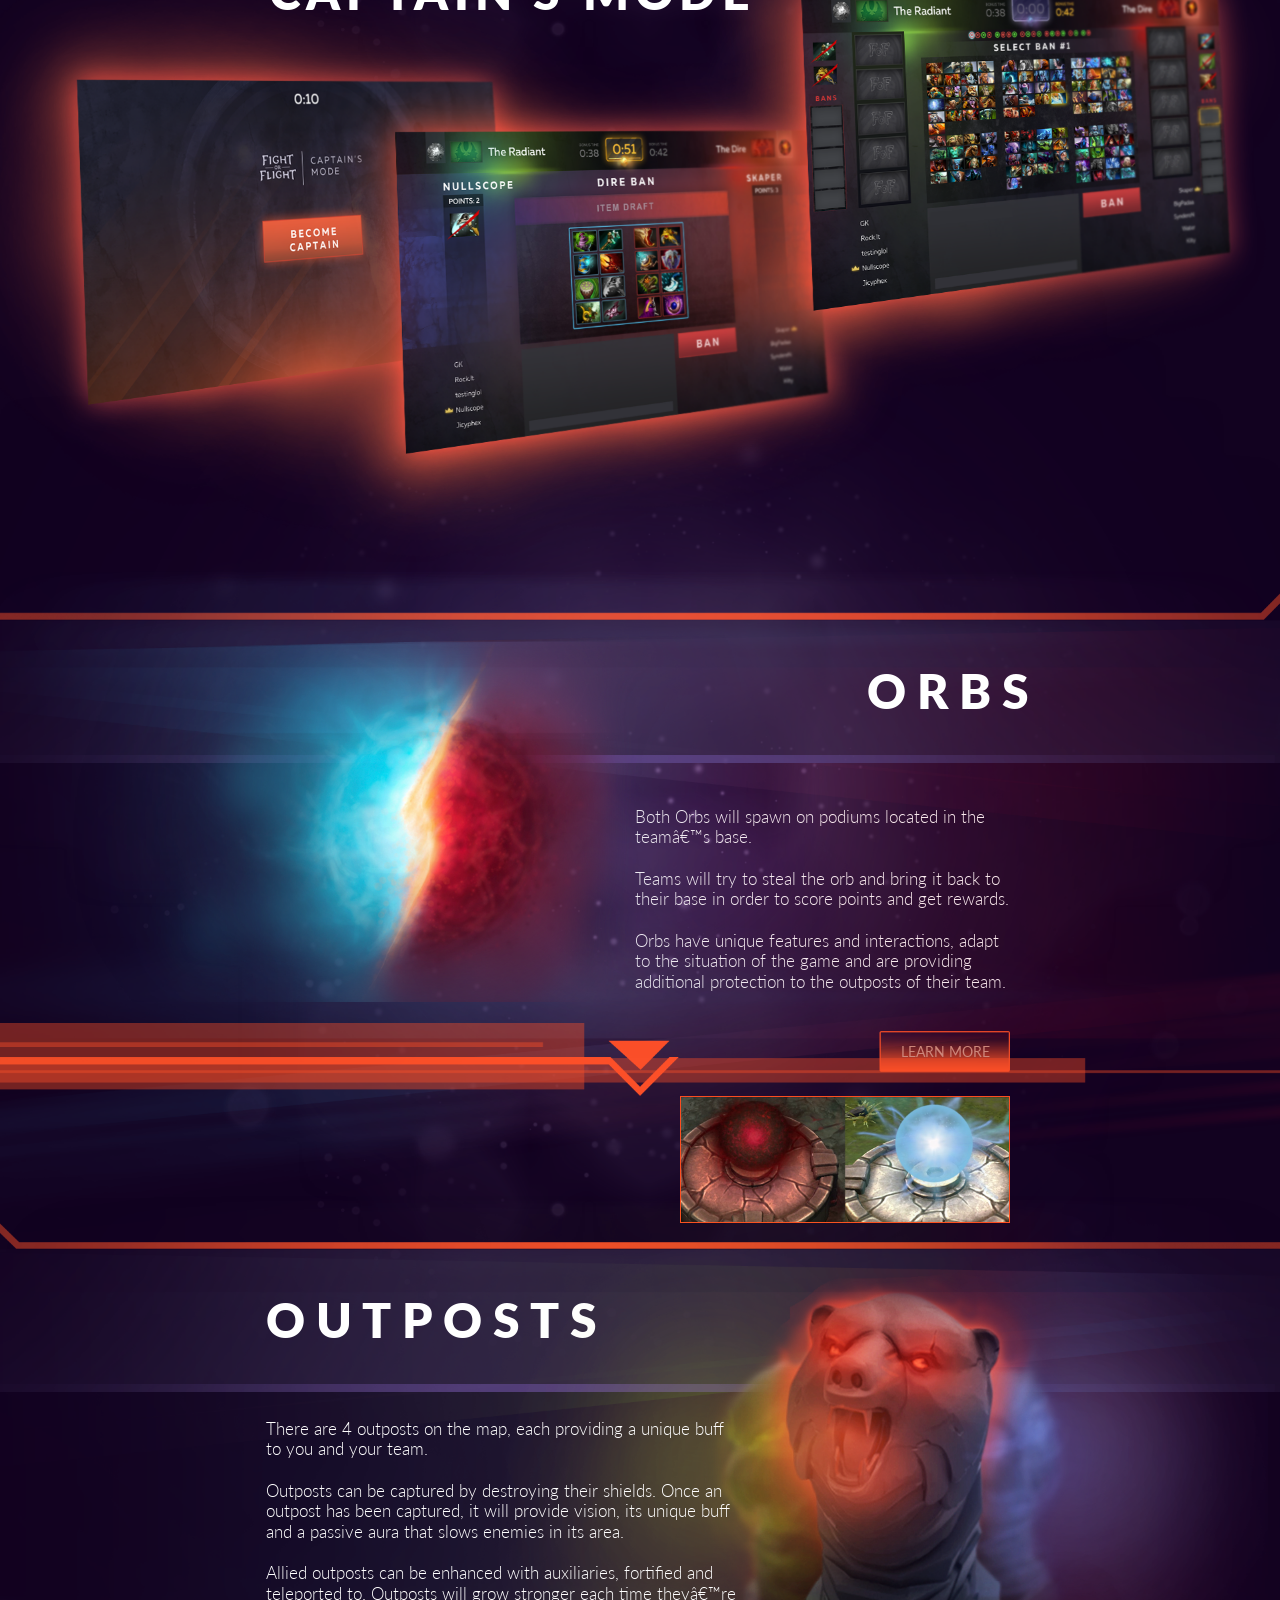
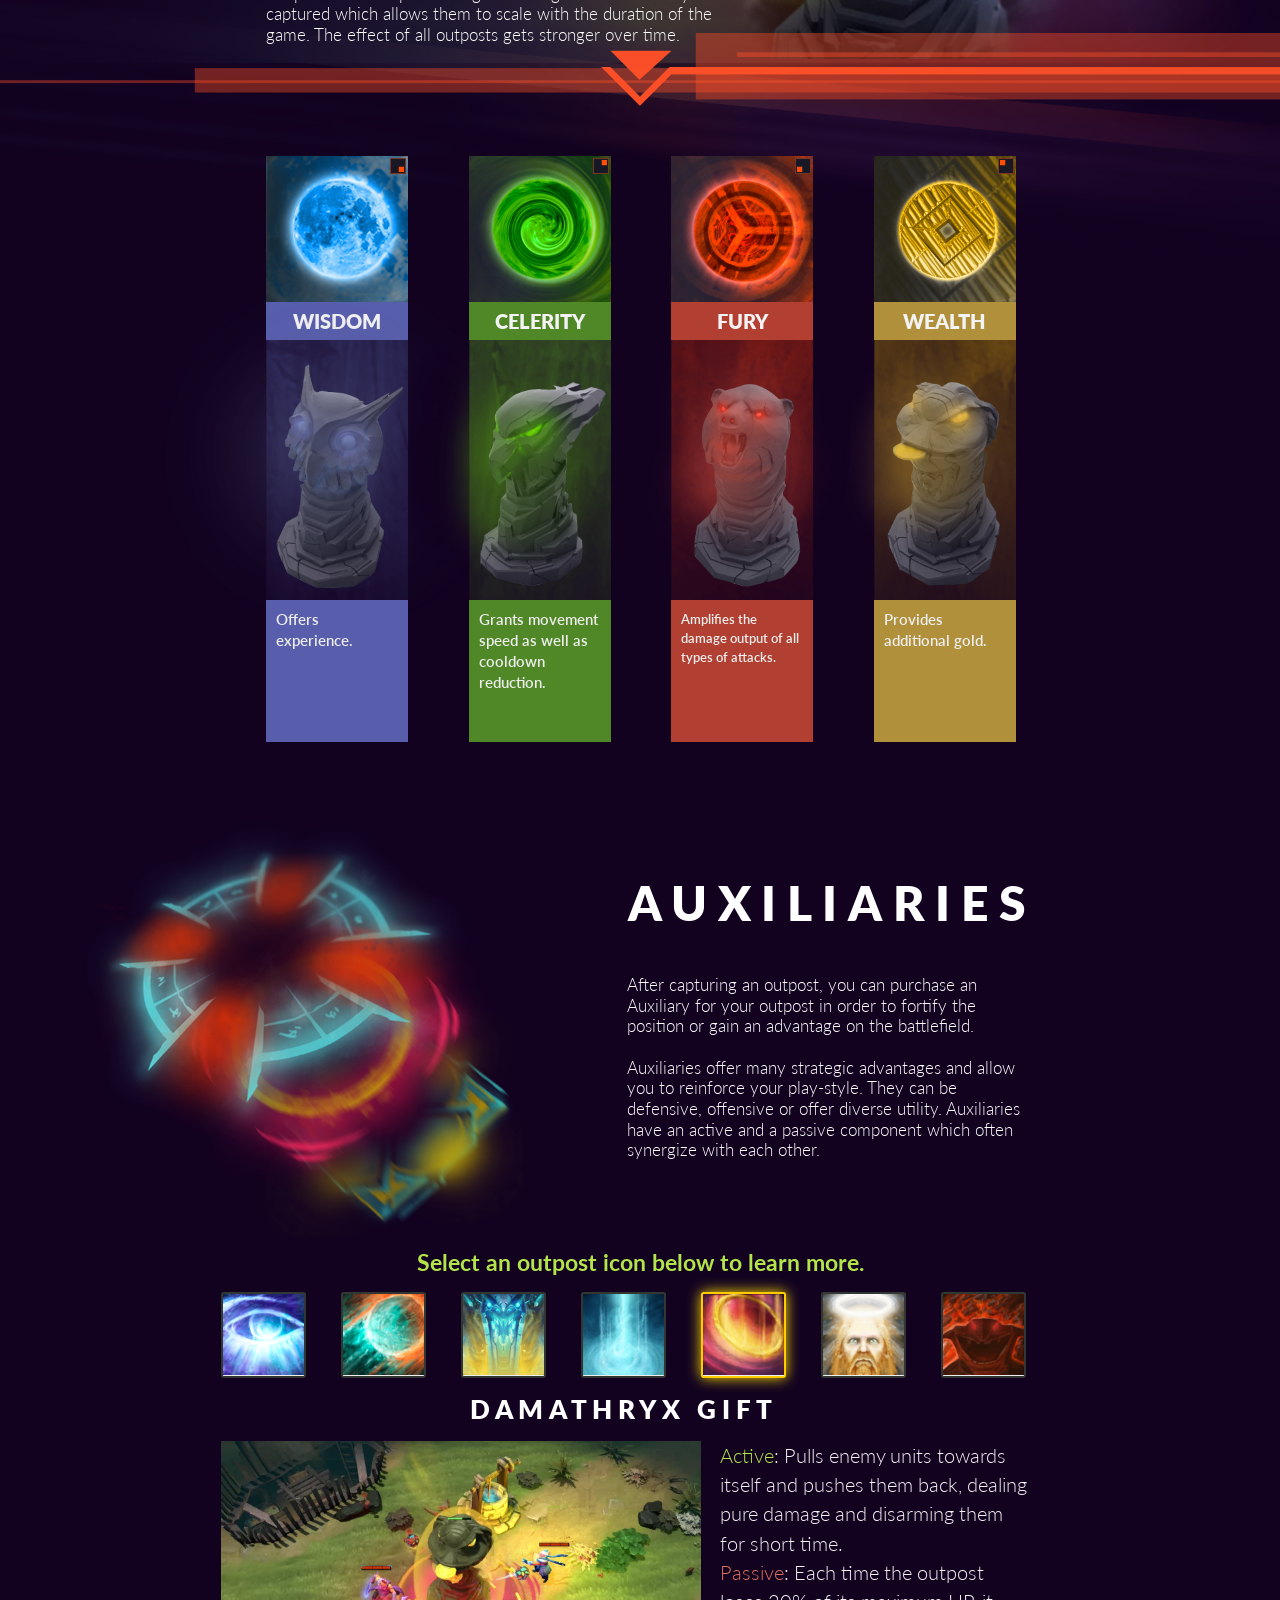
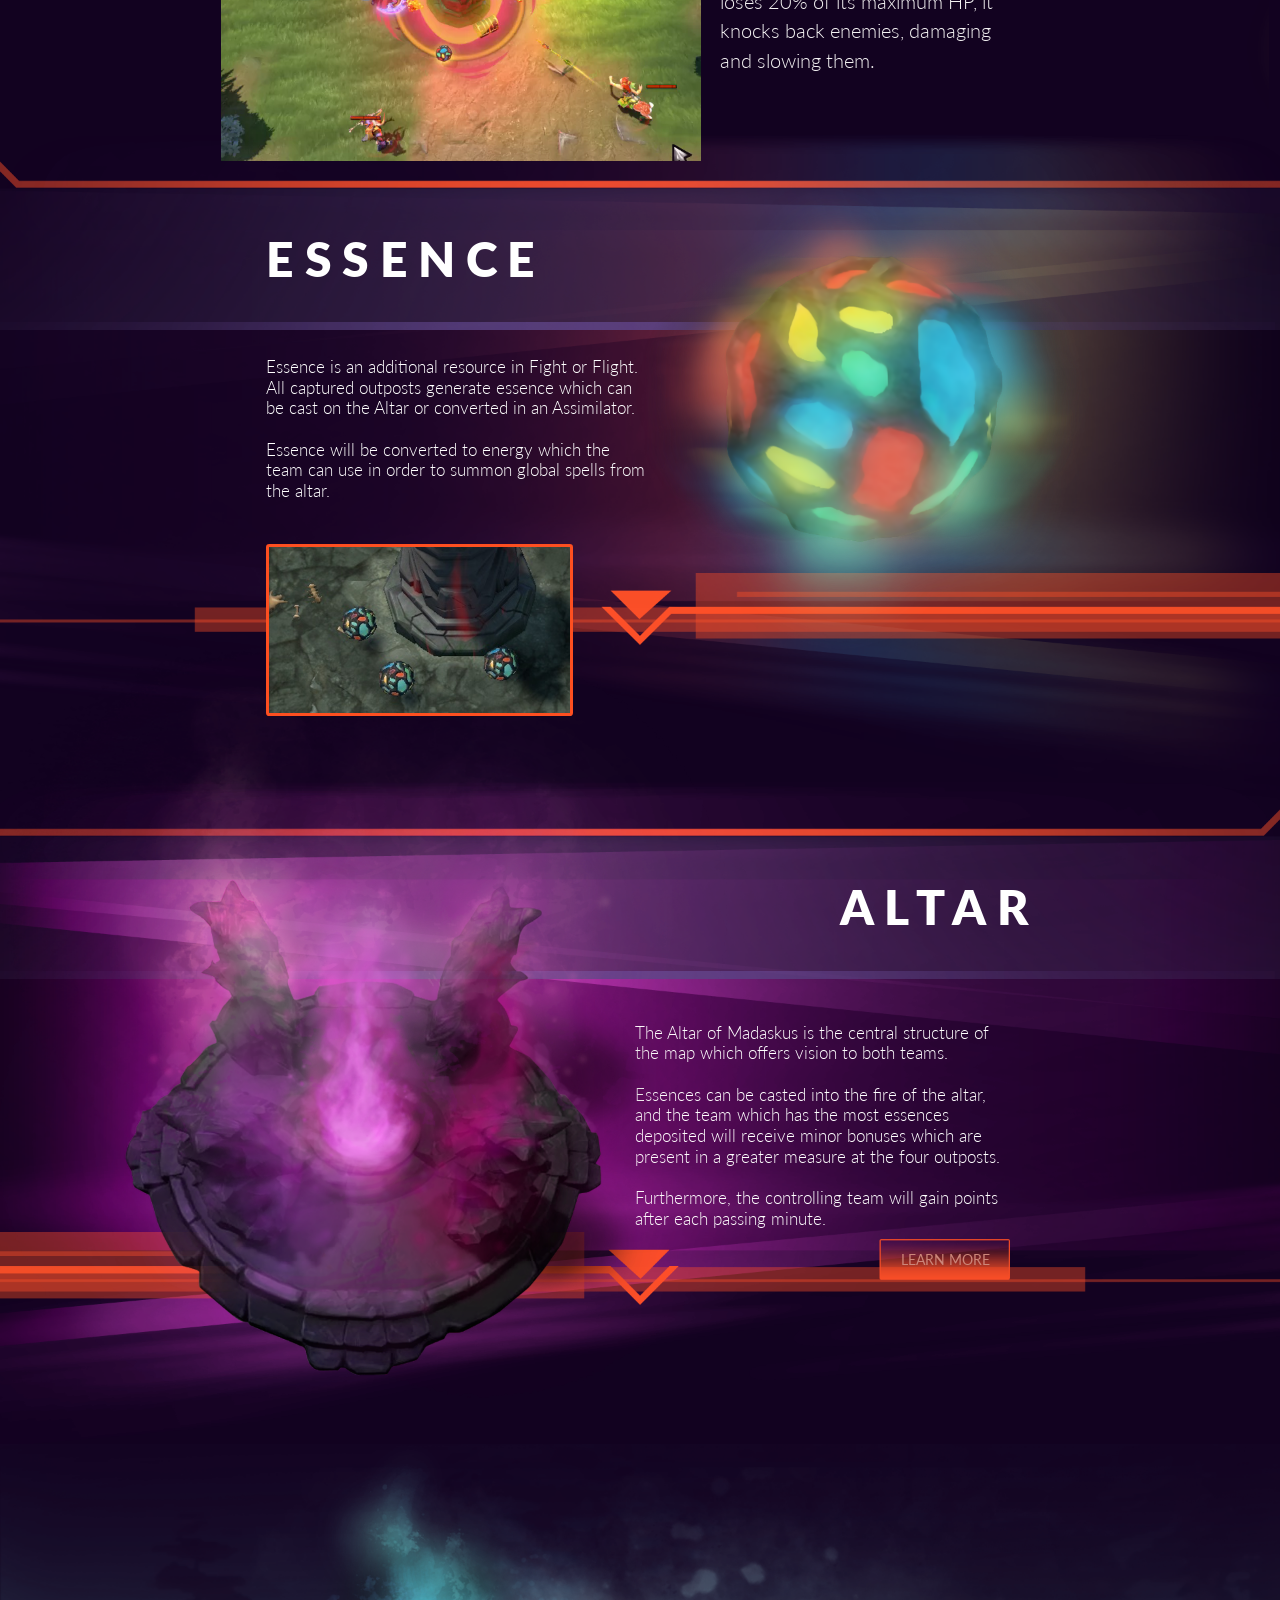
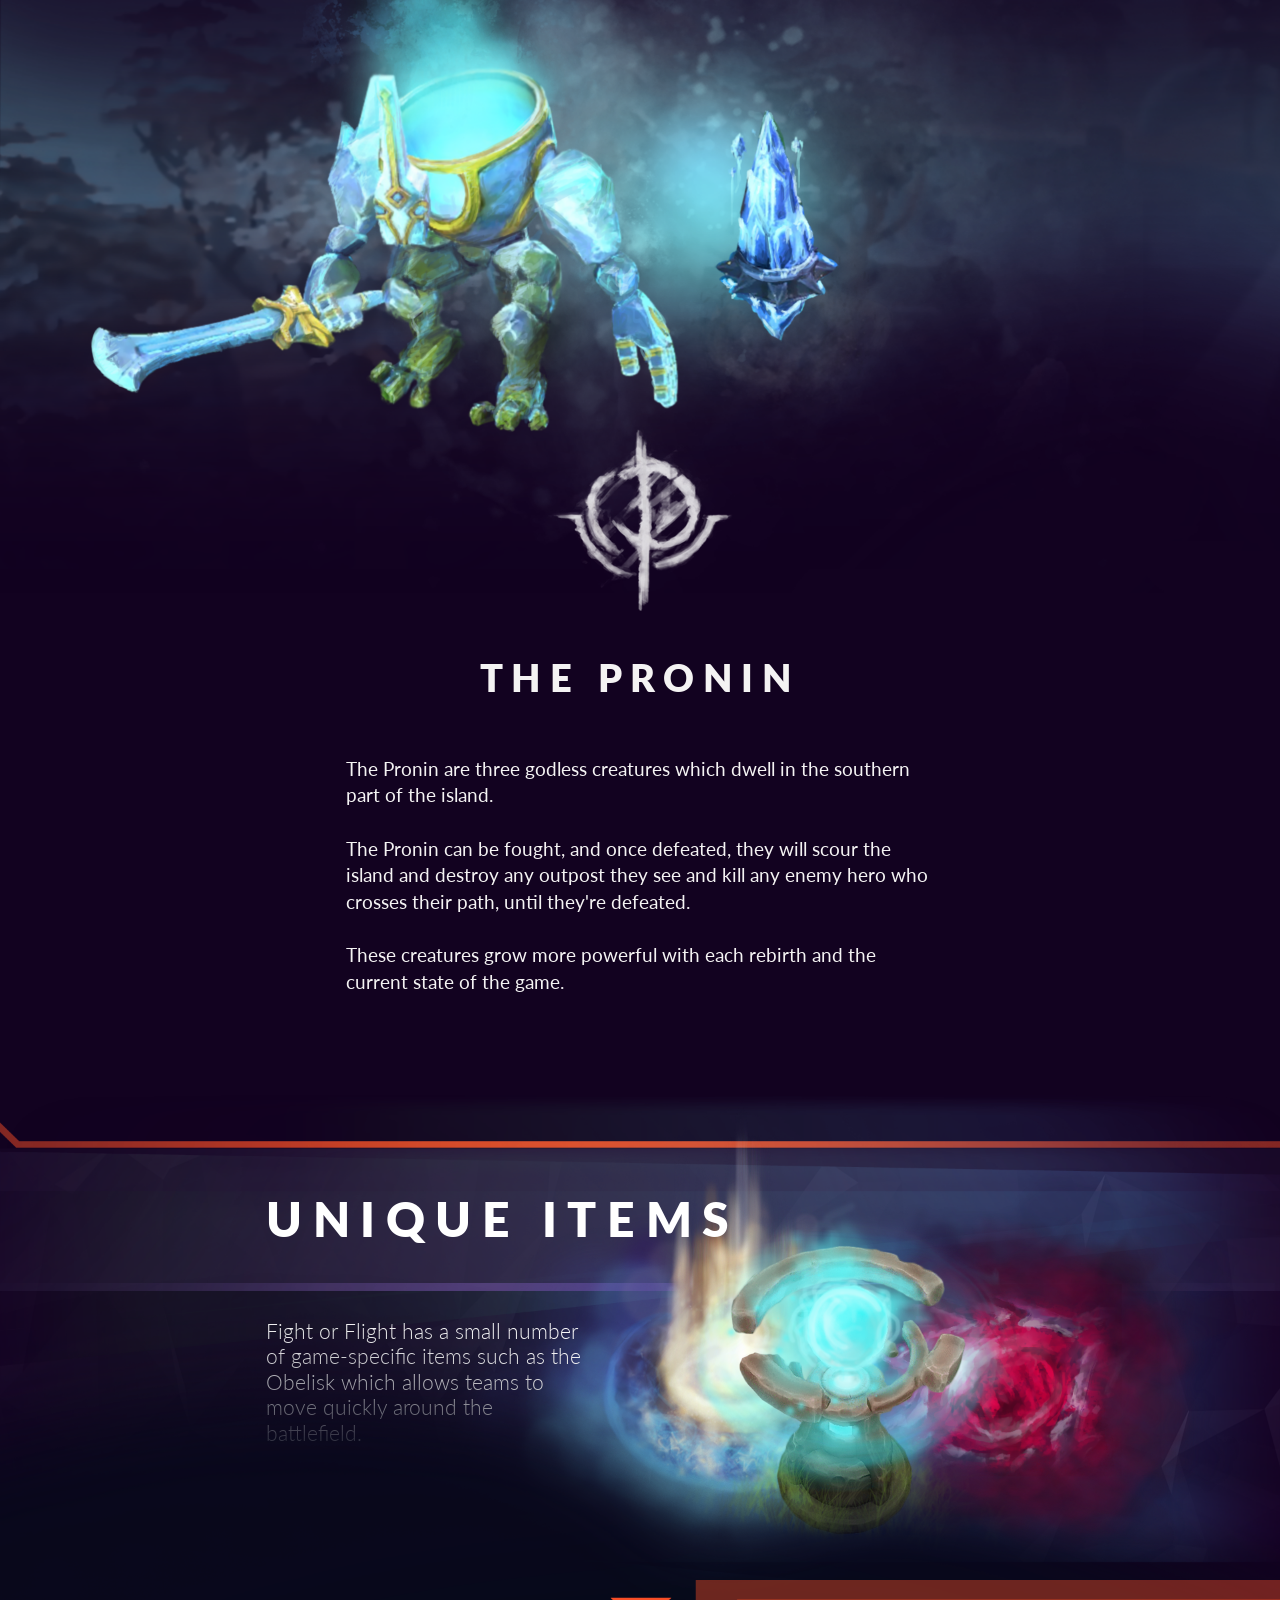
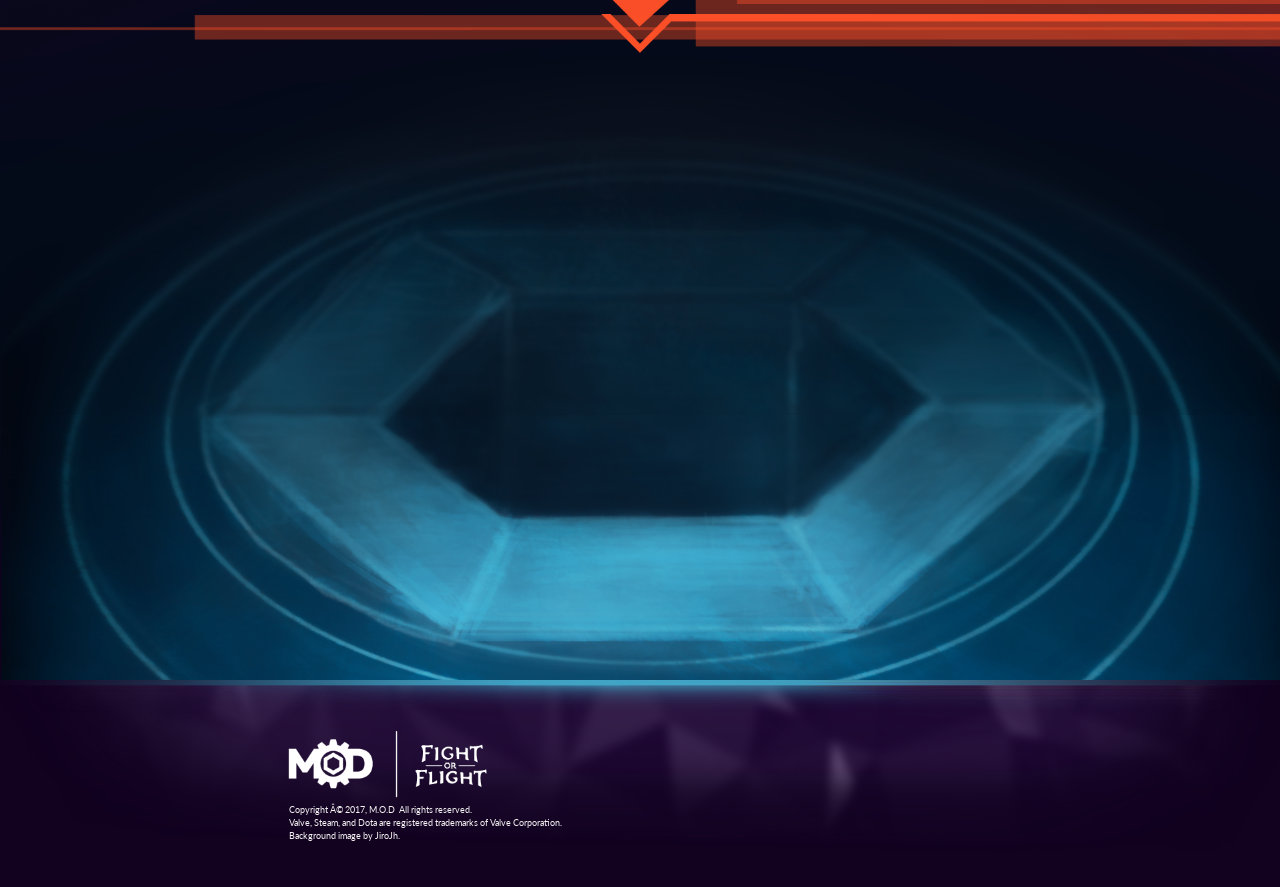
==== commit 6996fc29: "Fixed videos" ====
--- a/index.html
+++ b/index.html
@@ -1,6 +1,15 @@
 <!DOCTYPE html>
 <html>
     <head>
+        <script async src="https://www.googletagmanager.com/gtag/js?id=UA-42882405-3"></script>
+        <script>
+          window.dataLayer = window.dataLayer || [];
+          function gtag(){dataLayer.push(arguments);}
+          gtag('js', new Date());
+
+          gtag('config', 'UA-42882405-3');
+        </script>
+
         <!-- <meta name="robots" content="noindex,nofollow"> -->
         <meta name="viewport" content="width=device-width, initial-scale=1">
 
@@ -19,23 +28,13 @@
     </head>
     
 <body>
-        
-    <script>
-        (function(d, s, id){
-            var js, fjs = d.getElementsByTagName(s)[0];
-            if (d.getElementById(id)) {return;}
-            js = d.createElement(s); js.id = id;
-            js.src = "https://assets.gfycat.com/gfycat.js";
-            fjs.parentNode.insertBefore(js, fjs);
-        }(document, 'script', 'gfycat-js'));
-    </script>
     <div id="header">
         <div class="mod-logo"></div>
         <div class="presents-text">Presents</div>
         <div class="logo"></div>
         <div class="choose-language">
-            <a class="language en" href="http://fightorflightgame.com"></a>
-            <a class="language ru" href="http://ru.fightorflightgame.com"></a>
+            <a class="language en" href="http://fof.nullscope.com"></a>
+            <a class="language ru" href="http://ru-fof.nullscope.com"></a>
         </div>
         <div class="dividing-line"></div>
     </div>
@@ -183,7 +182,12 @@
                     <!-- <div id="aux-info"> -->
                         <div id="aux-title"></div>
                         <div id="aux-description"></div>
-                        <div id="aux-video"><div class="gfyitem" data-autoplay="true" data-controls="false" data-id="WhiteDapperHornshark"></div></div>
+                        <video
+                            id="aux-video"
+                            src="assets/videos/damathryx-gift.webm"
+                            type="video/webm"
+                            autoplay
+                        ></video>
                     <!-- </div> -->
                 </div>
                 <div class="dividing-line"></div>
@@ -277,40 +281,20 @@
                 'goblin-artillery' : '<font color="#b3e44a">Active</font>: After a short delay, a kinetic impulse damages and surpresses a targeted outpost. The benefit of the outpost, the passive component of the auxiliary and the slow will be disabled for a short time. <br/><font color="#e0705e">Passive</font>: All allied ranged heroes within the area have their attack range increased.',
             };
 
-            var auxVideos = {
-                "soruq-bane" : "ImperfectIcyBlackbear",
-                "diffusal-stone" : "YoungNearAmericanindianhorse",
-                "necrolic-equilibrium" : "VigorousMeaslyAnemone",
-                "fundamental-boon" : "CookedGraciousAsiaticlesserfreshwaterclam",
-                "damathryx-gift" : "WhiteDapperHornshark",
-                "omniscience-blessing" : "EcstaticRevolvingAsiansmallclawedotter",
-                "goblin-artillery" : "CarefulPlumpAlleycat",
-            };
-
             $( ".aux" ).click(function() {
                 ShowAuxInfo( $(this).attr("id"), true );
             });
 
             function ShowAuxInfo( auxName, bScroll ){
-                $('#soruq-bane').removeClass( 'active' );
-                $('#diffusal-stone').removeClass( 'active' );
-                $('#necrolic-equilibrium').removeClass( 'active' );
-                $('#fundamental-boon').removeClass( 'active' );
-                $('#damathryx-gift').removeClass( 'active' );
-                $('#omniscience-blessing').removeClass( 'active' );
-                $('#goblin-artillery').removeClass( 'active' );
+                $('.aux').removeClass( 'active' );
 
                 $('#'+auxName).addClass( 'active' );
 
                 $('#aux-title').html(auxTitles[auxName]);
                 $('#aux-description').html(auxDescriptions[auxName]);
-                
-                if(typeof gfyCollection !== 'undefined'){
-                    var collection = gfyCollection.get();
-                    collection[0].init({id: auxVideos[auxName]})
-                }
-
-                $('#aux-video').show()
+
+                $('#aux-video').attr("src", "assets/videos/" + auxName + ".webm");
+                $('#aux-video').show();
 
                 if( bScroll ){
                     $('body, html').animate({
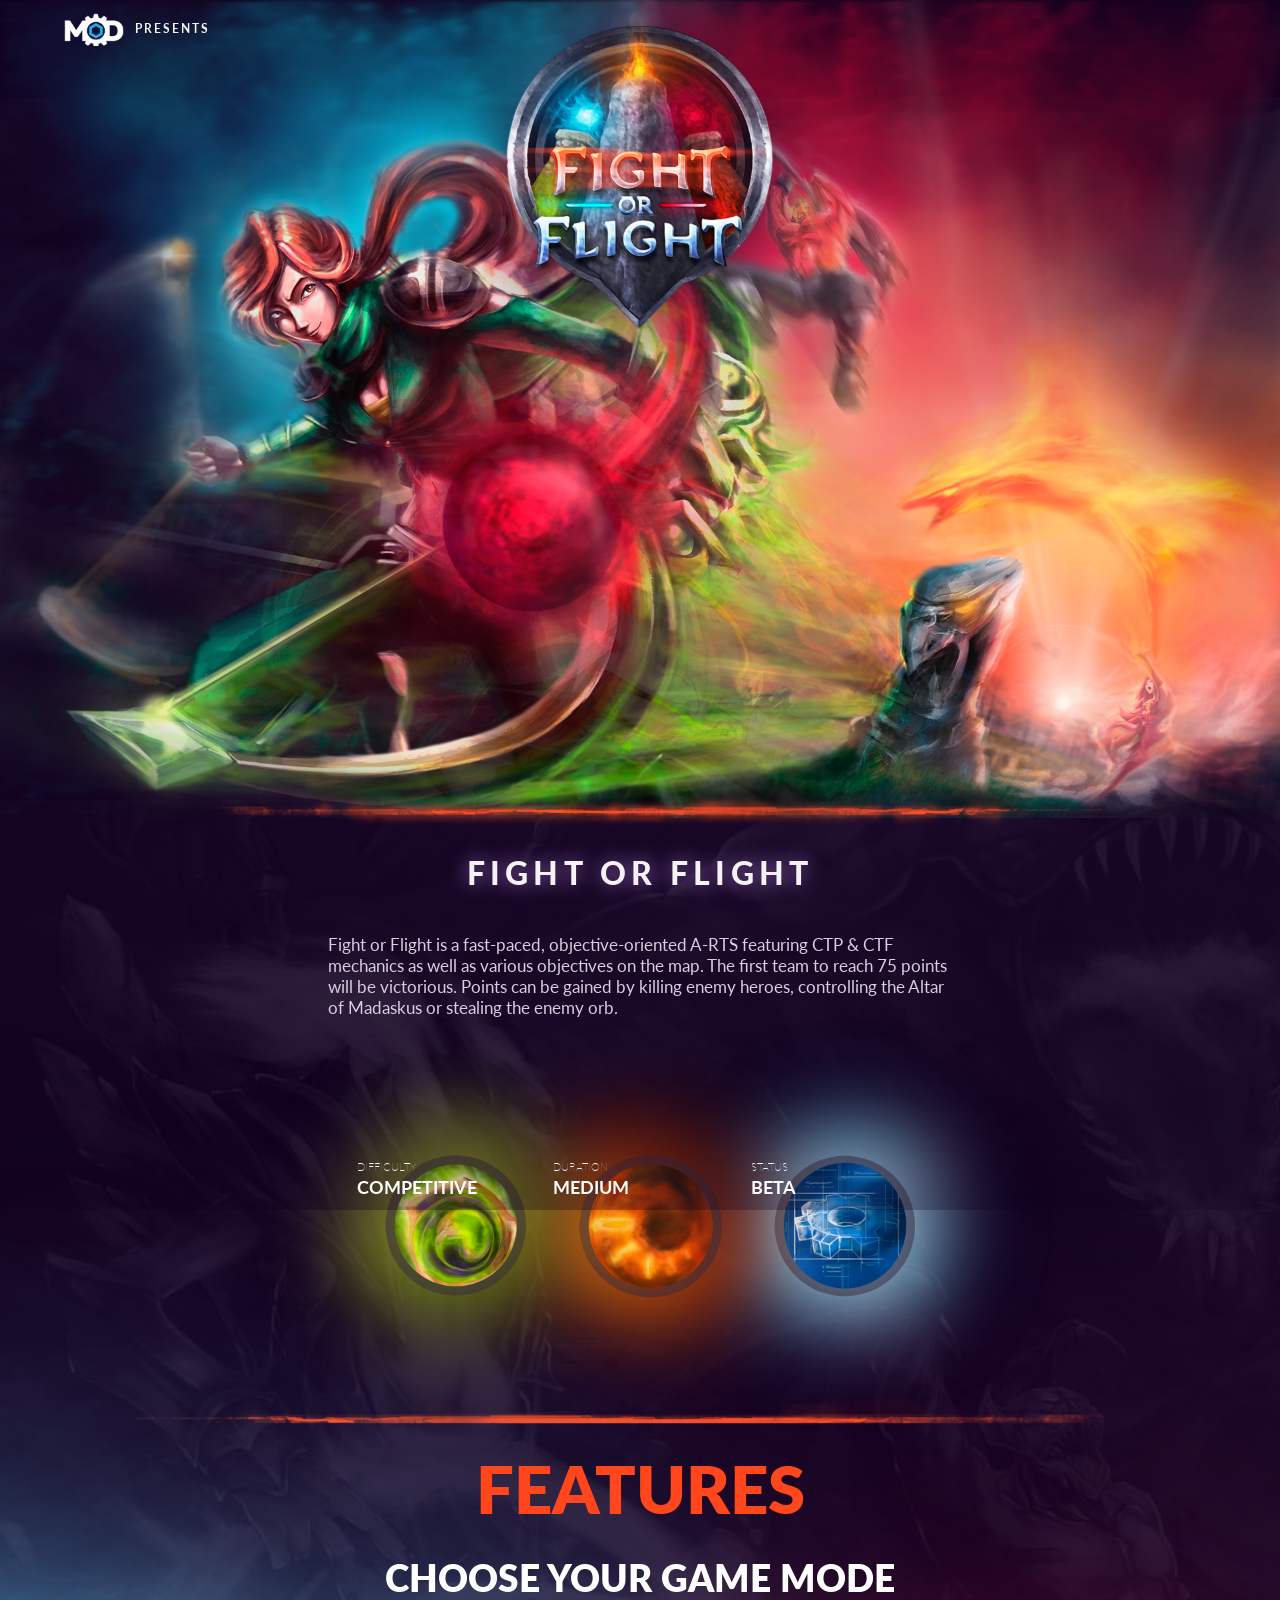
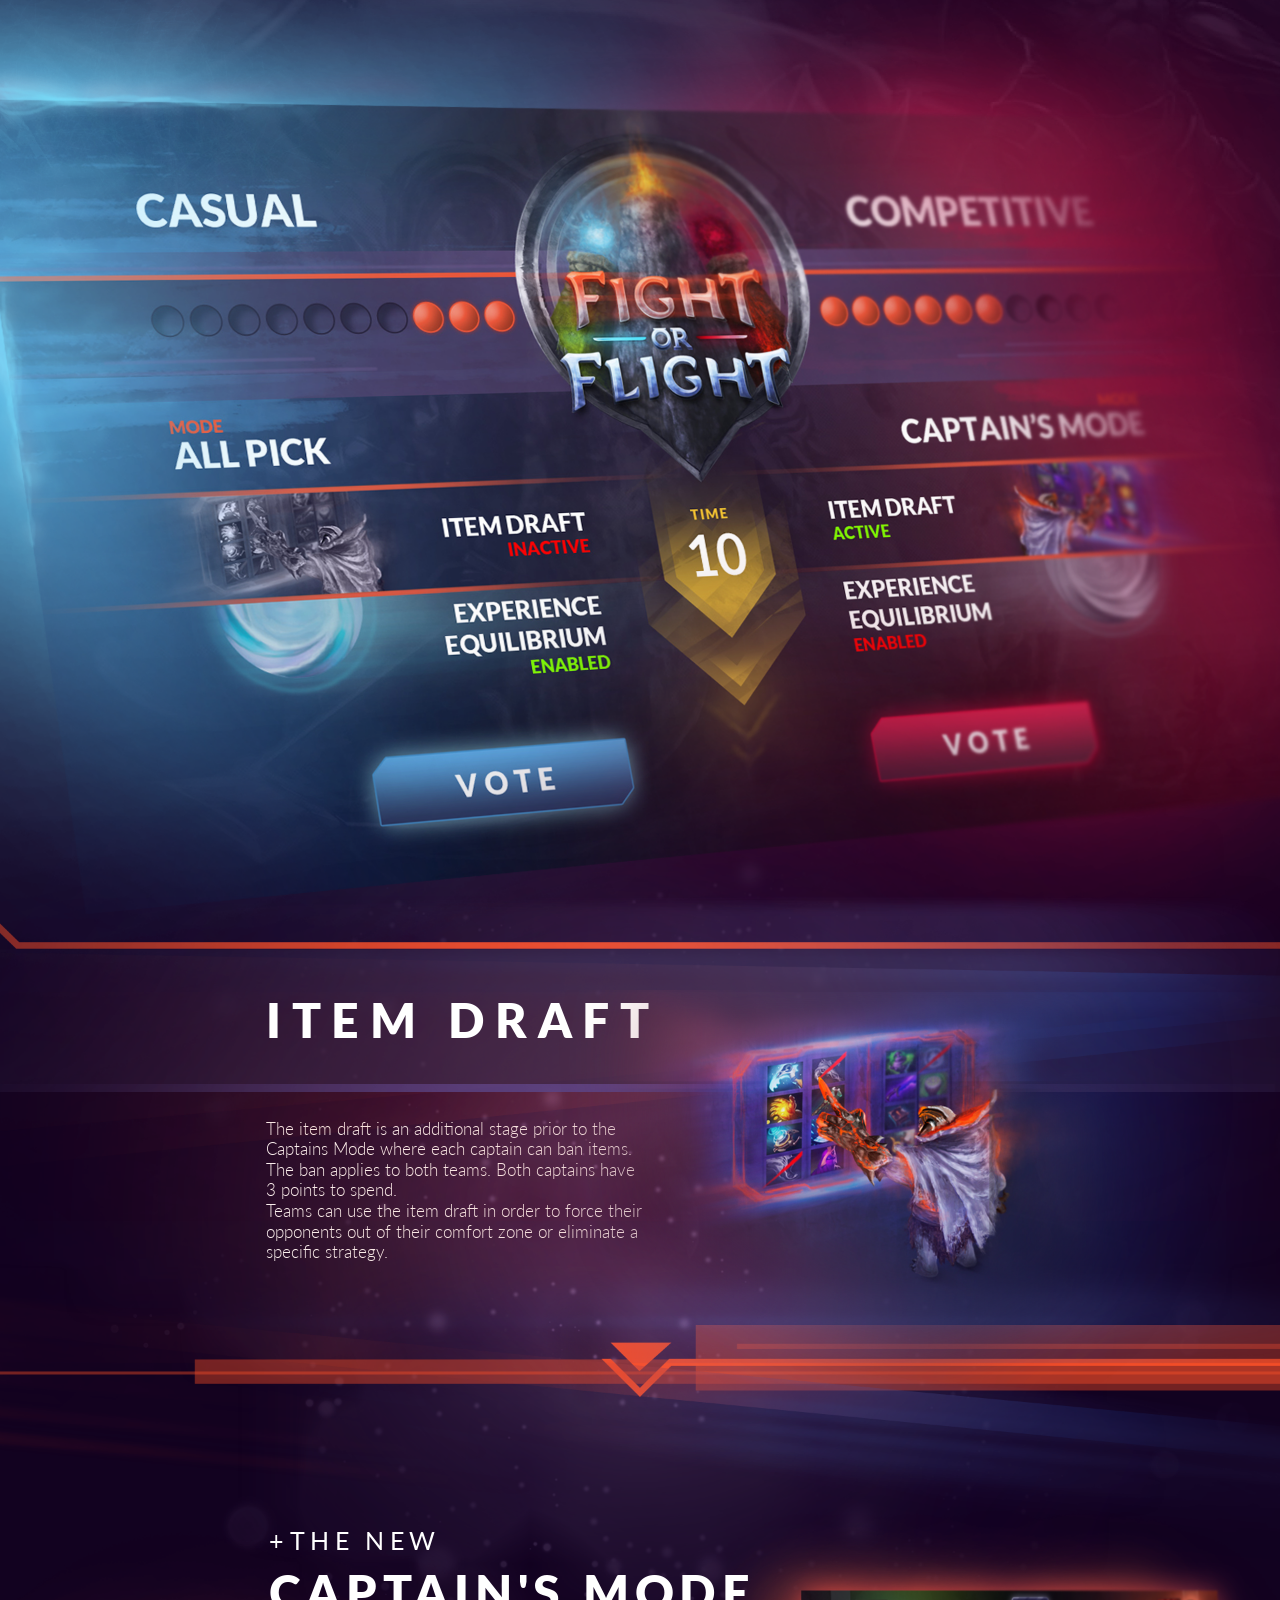
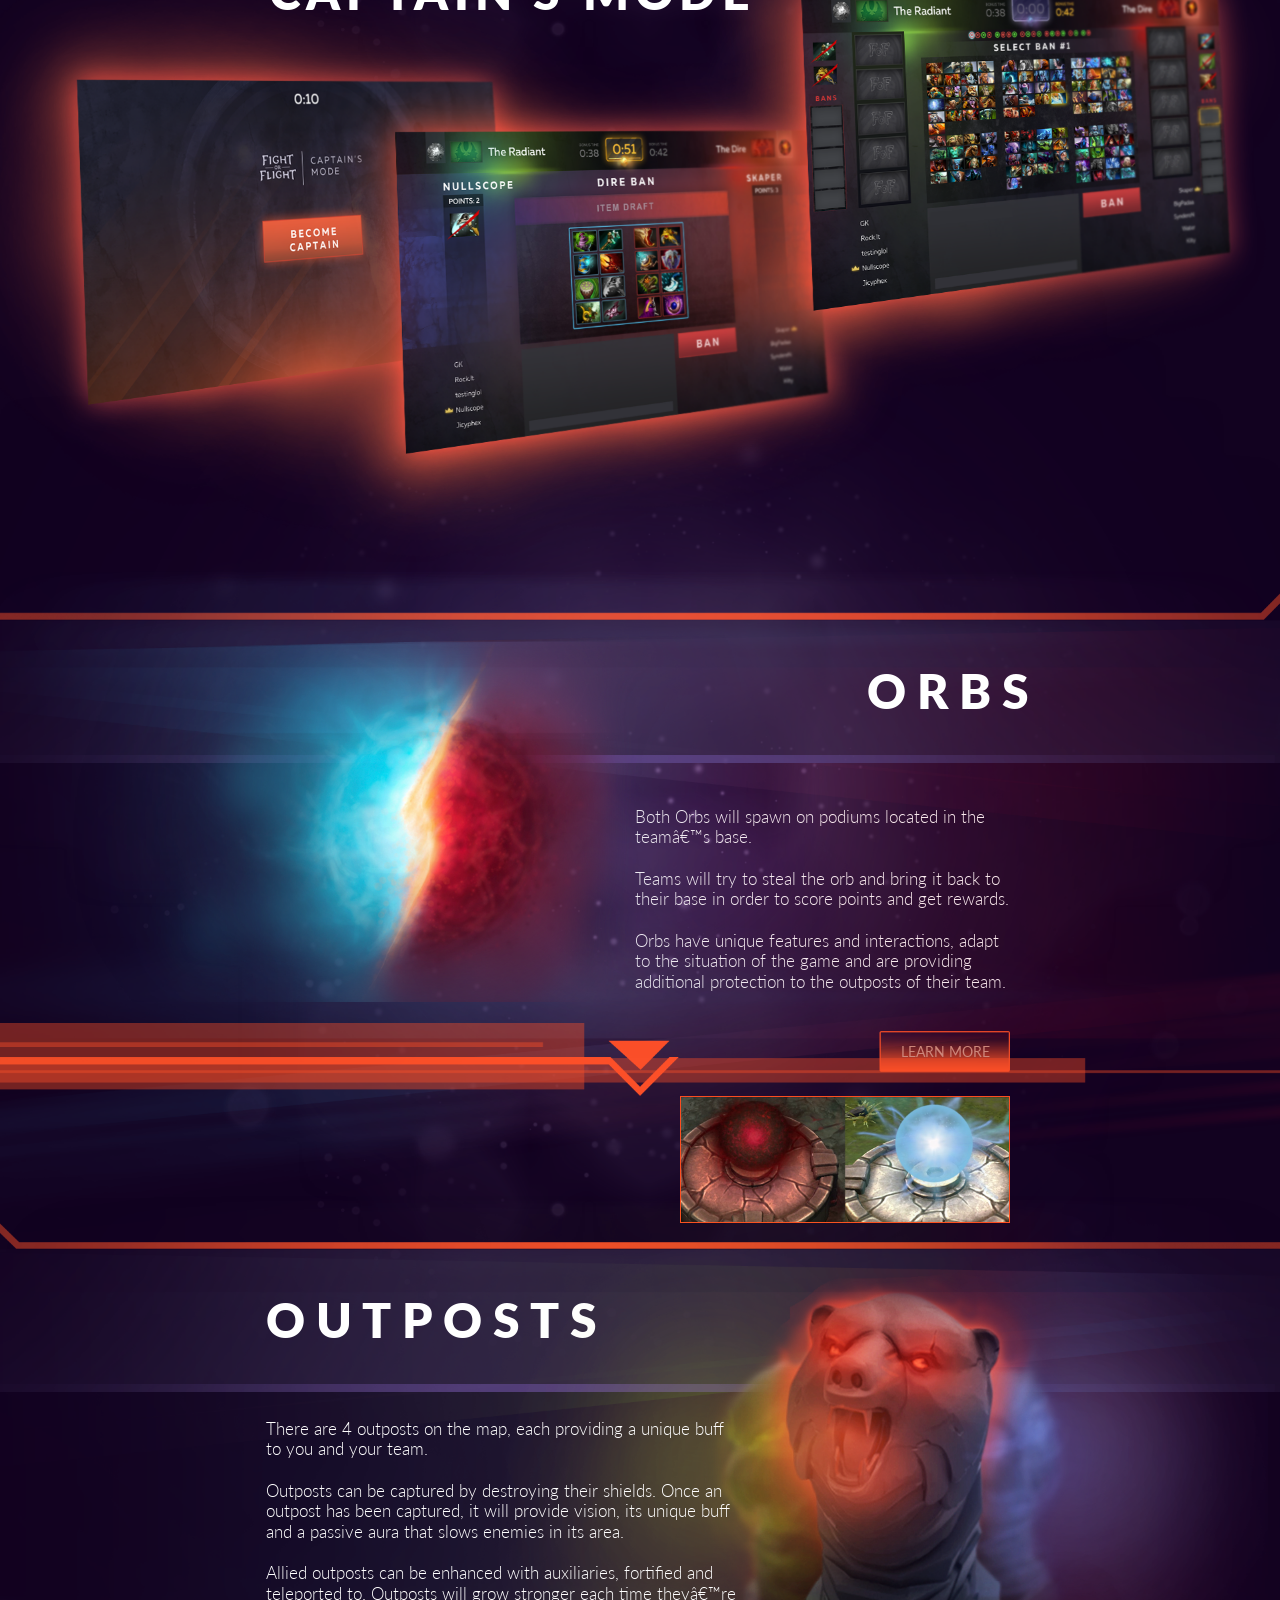
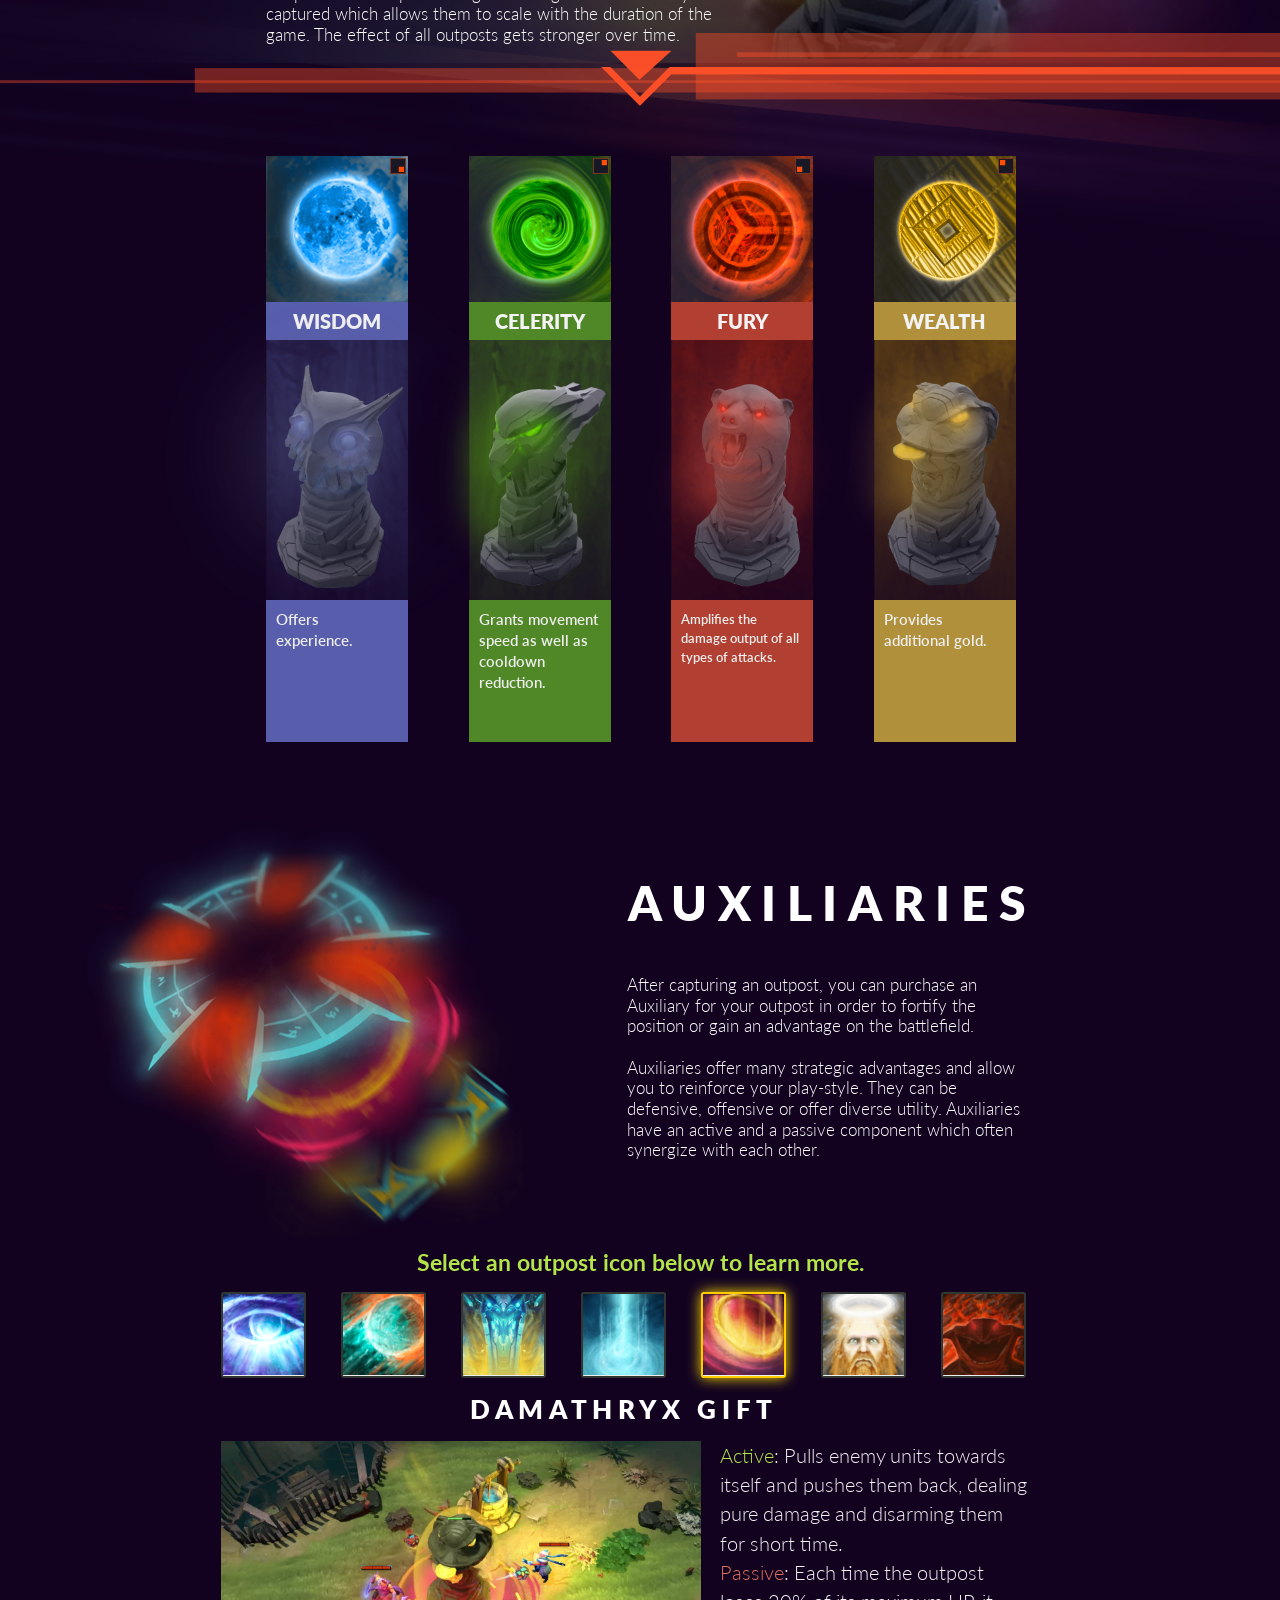
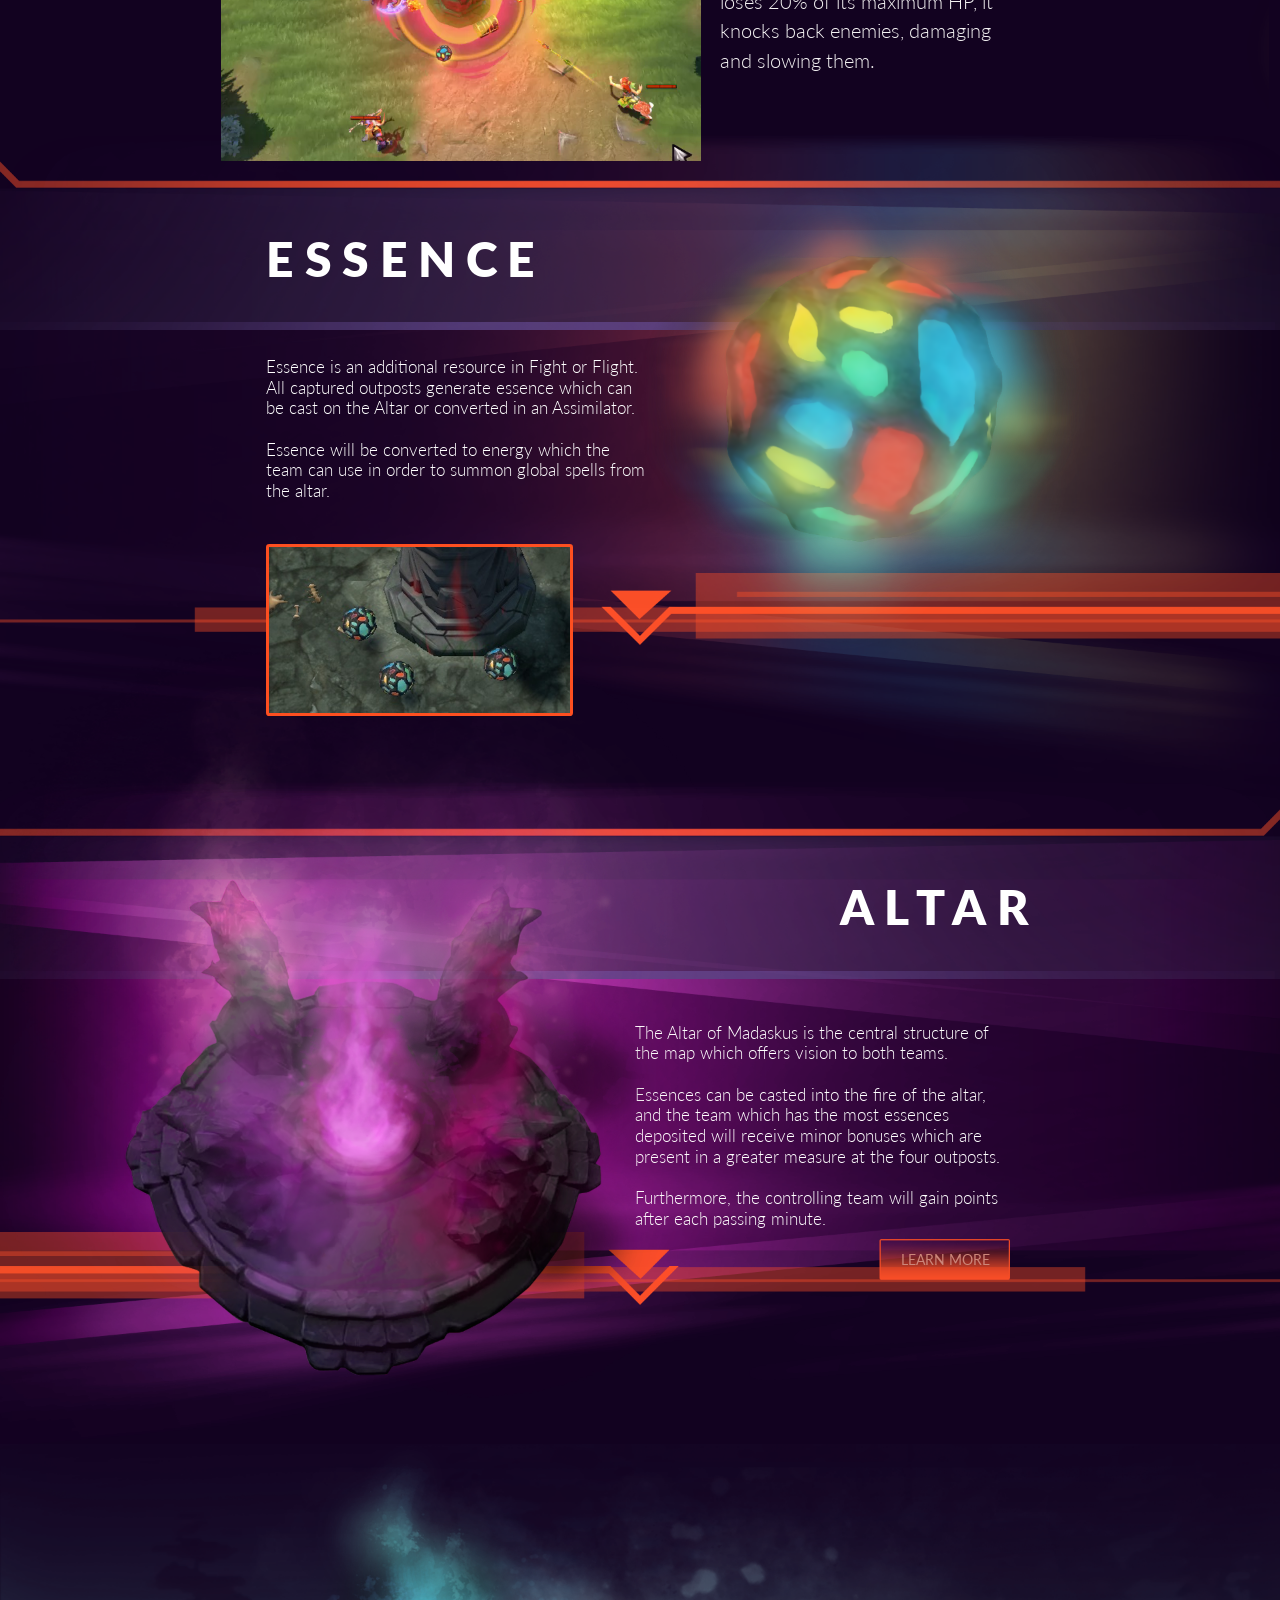
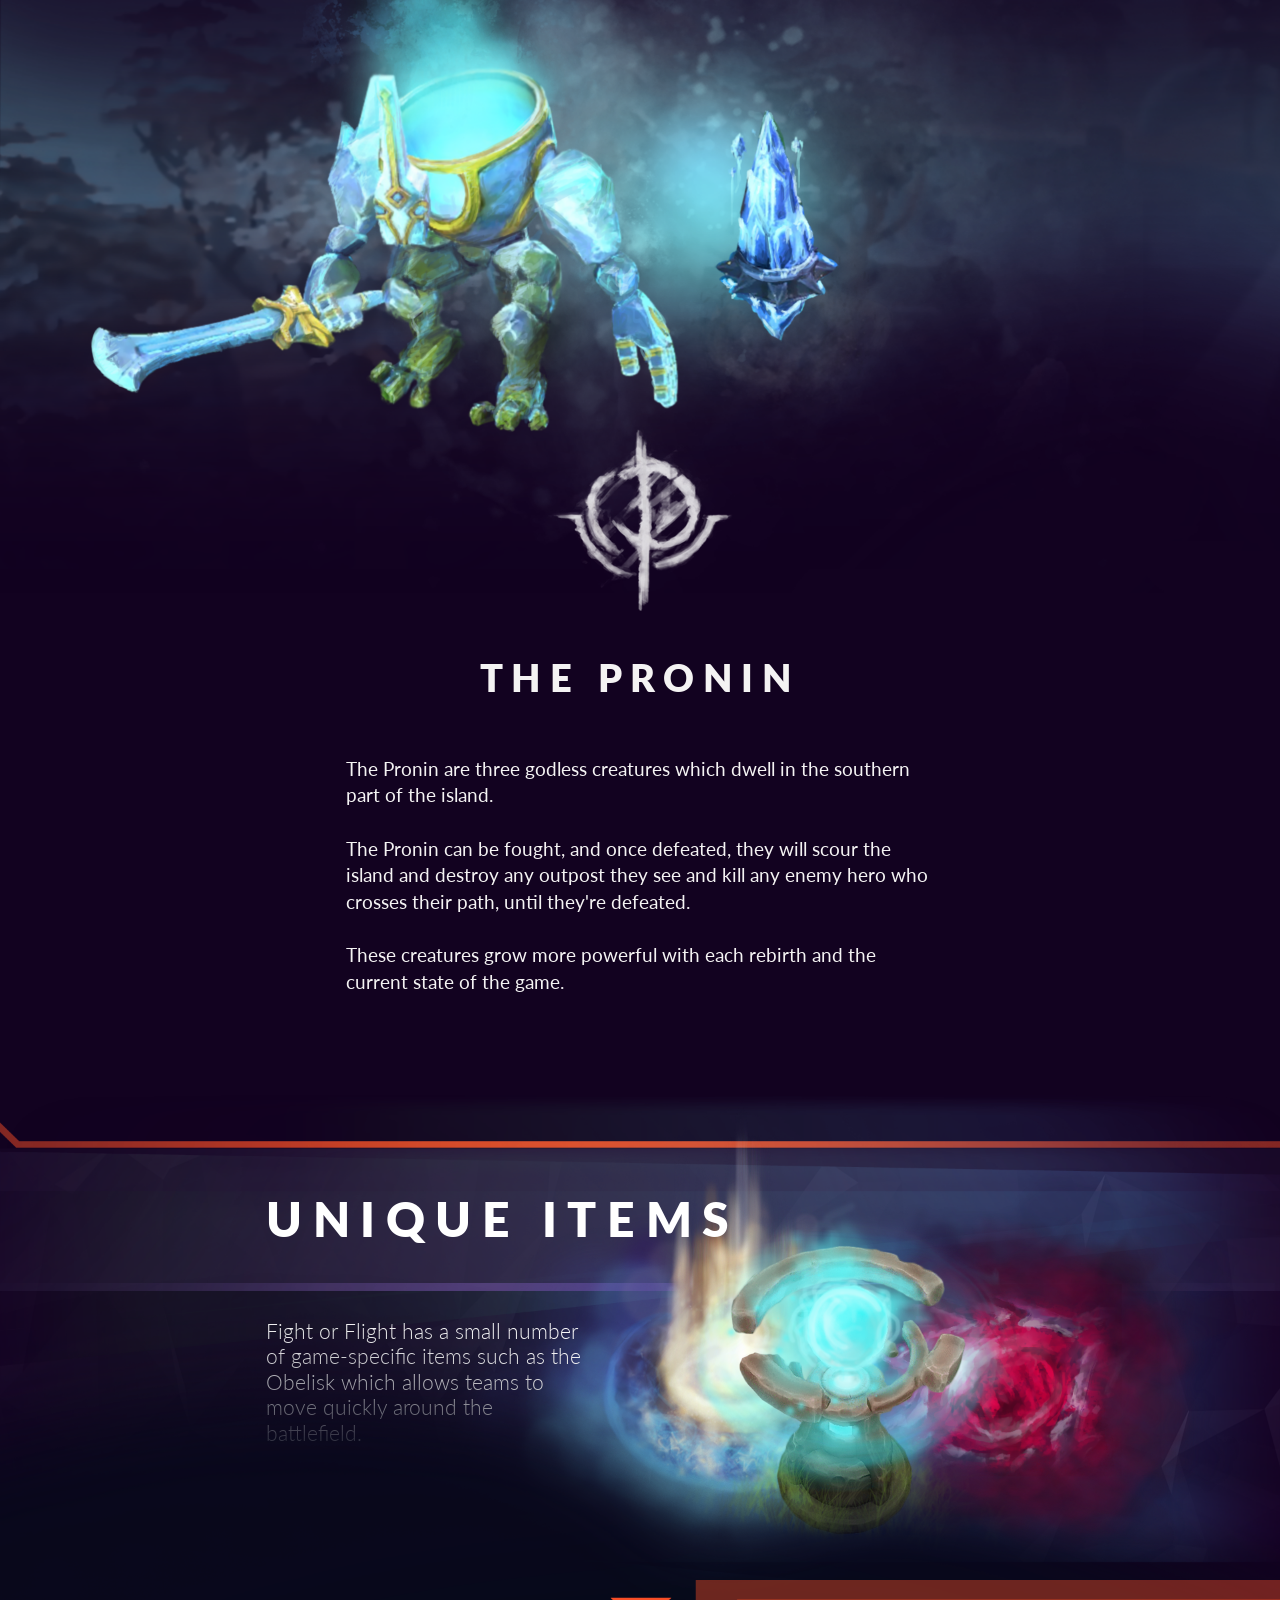
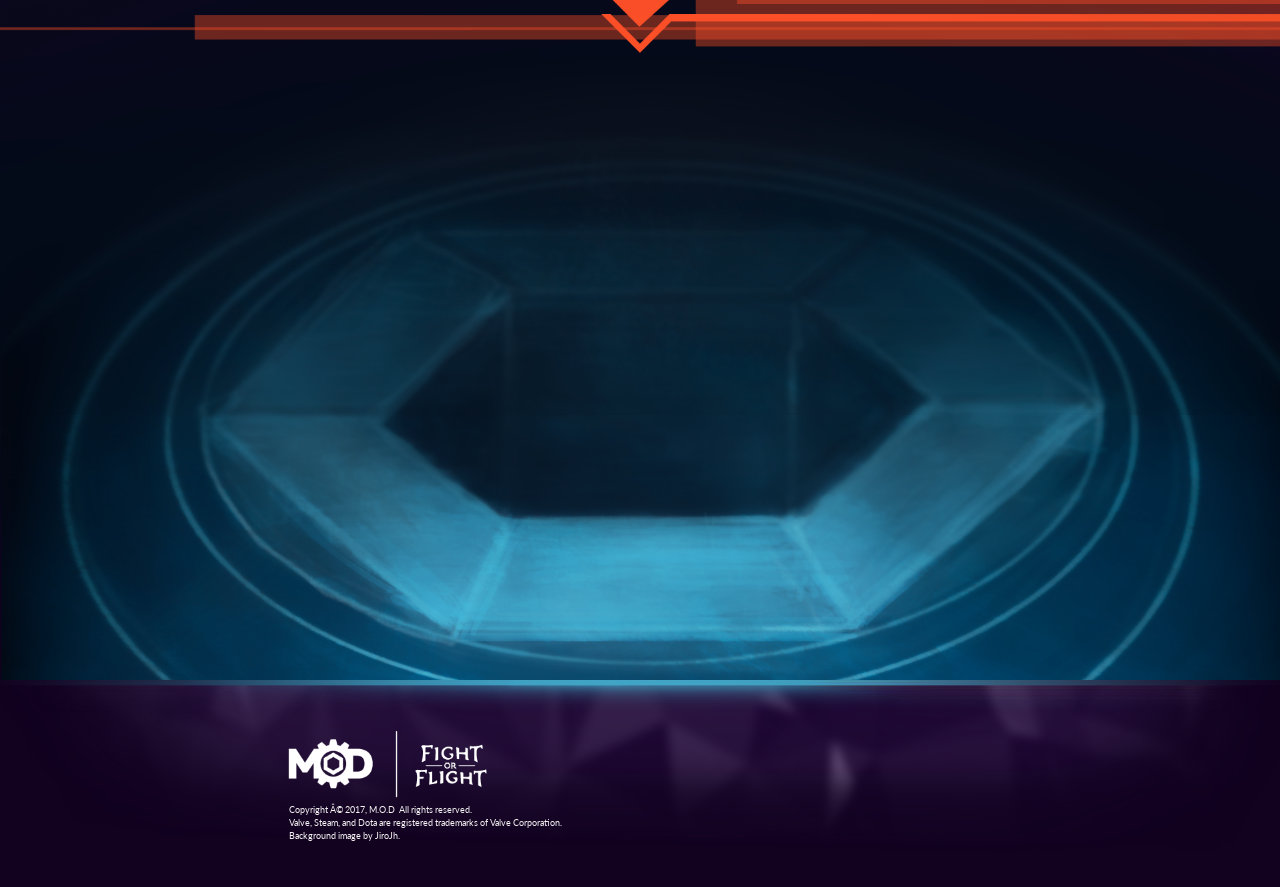
==== commit 8e3635cf: "Update index.html" ====
--- a/index.html
+++ b/index.html
@@ -32,10 +32,6 @@
         <div class="mod-logo"></div>
         <div class="presents-text">Presents</div>
         <div class="logo"></div>
-        <div class="choose-language">
-            <a class="language en" href="http://fof.nullscope.com"></a>
-            <a class="language ru" href="http://ru-fof.nullscope.com"></a>
-        </div>
         <div class="dividing-line"></div>
     </div>
 
@@ -187,6 +183,7 @@
                             src="assets/videos/damathryx-gift.webm"
                             type="video/webm"
                             autoplay
+                            loop
                         ></video>
                     <!-- </div> -->
                 </div>
